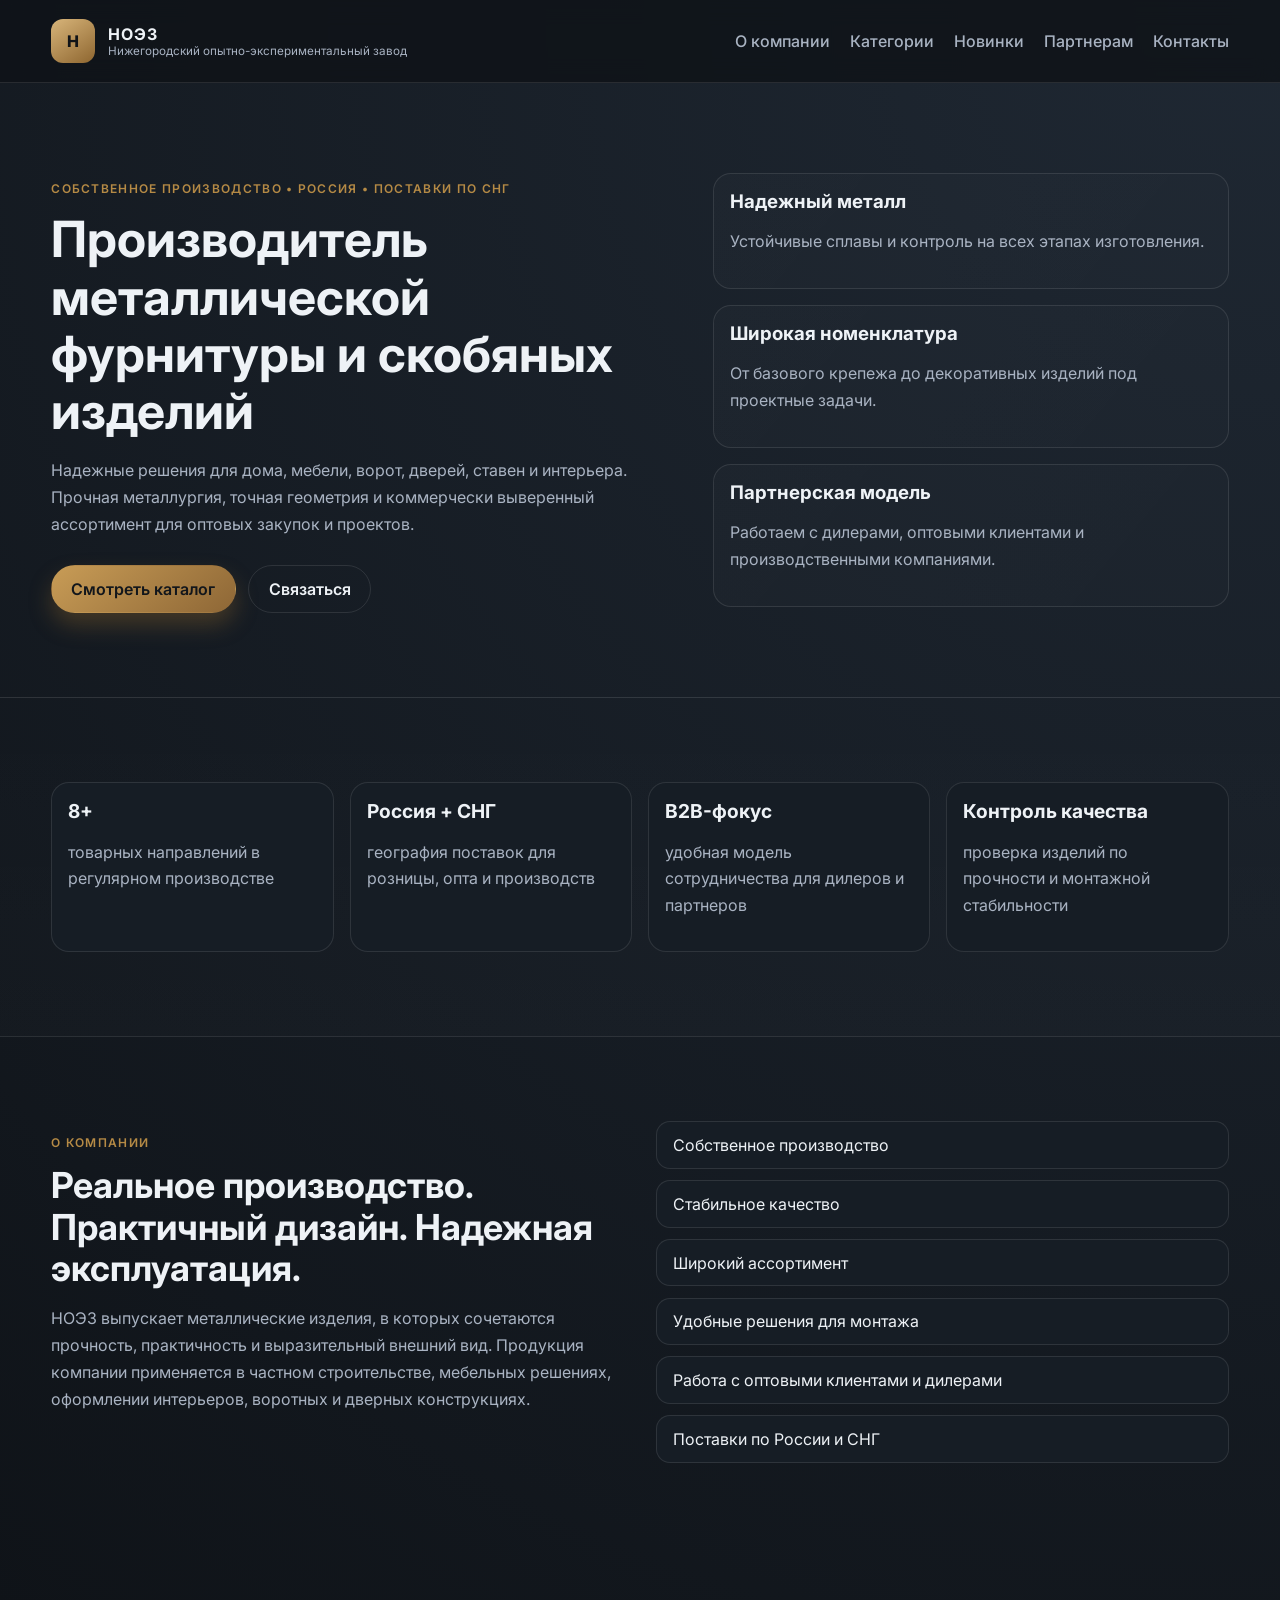
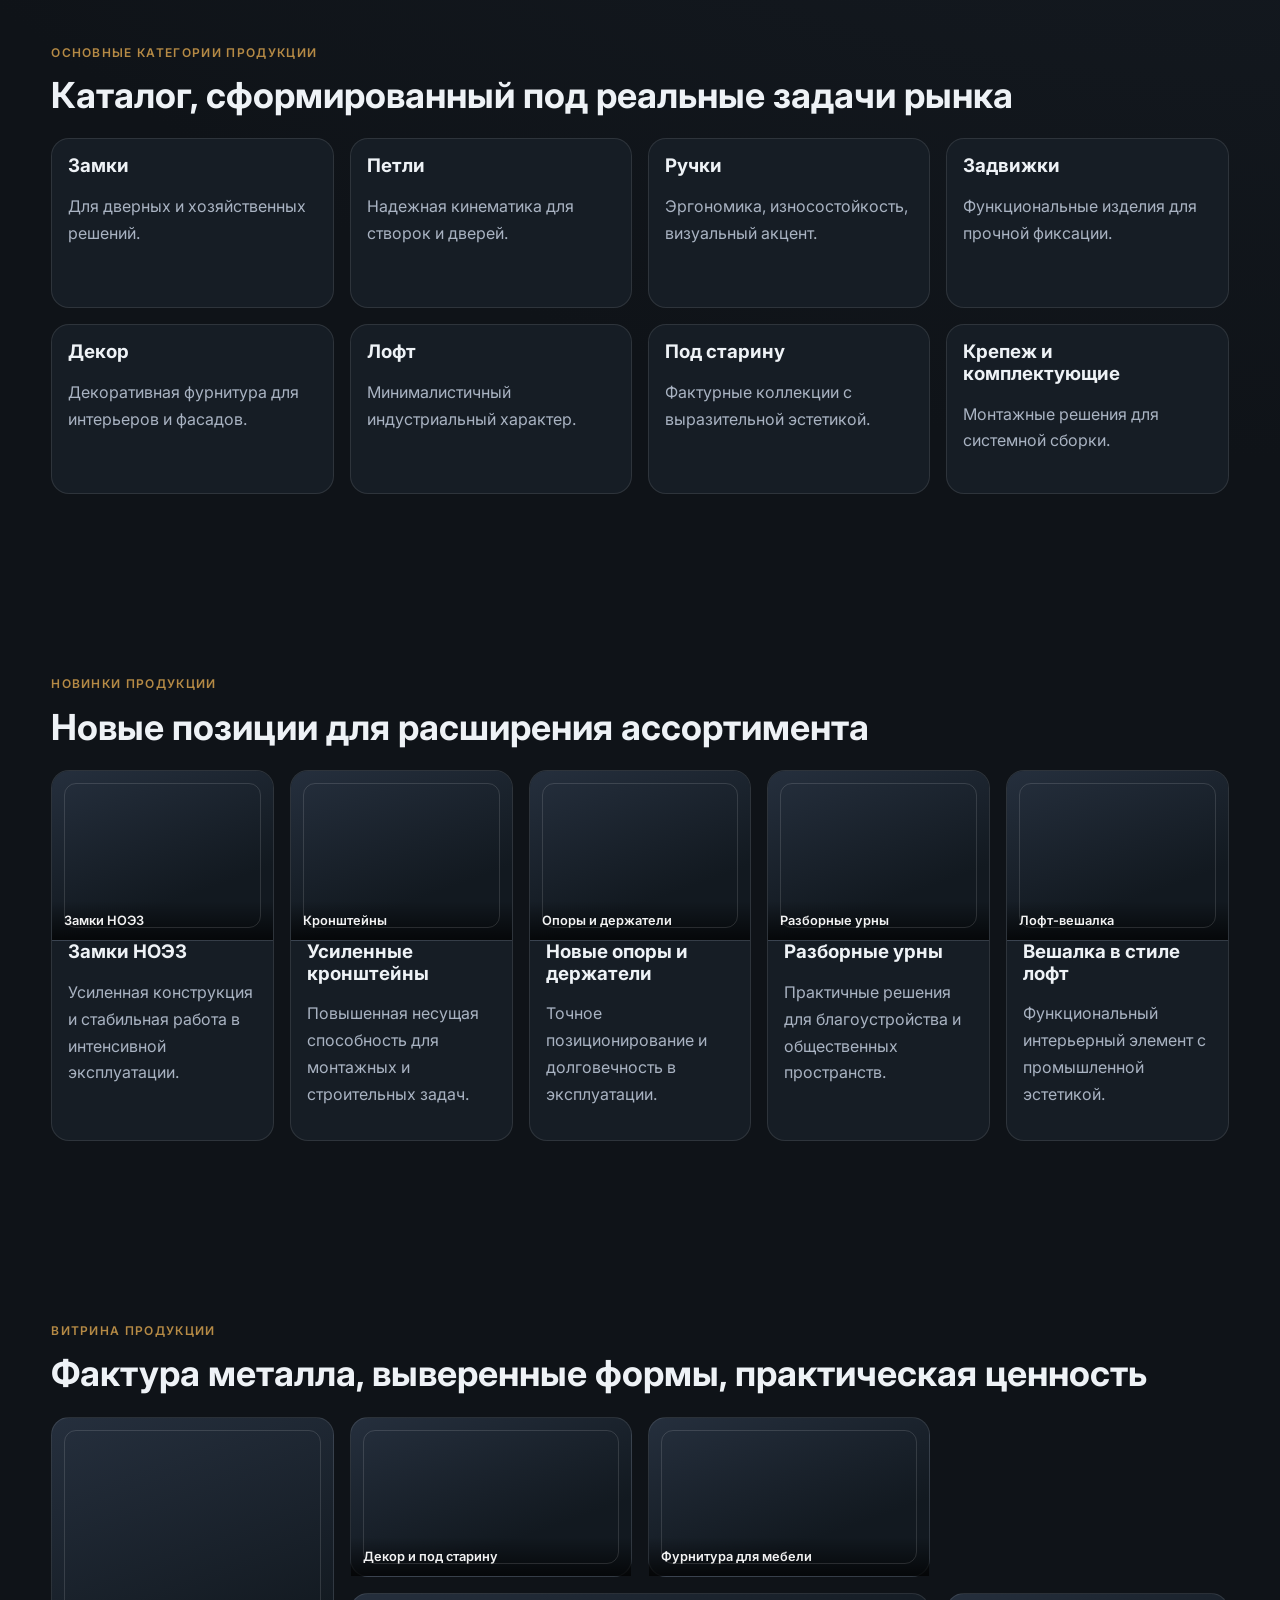
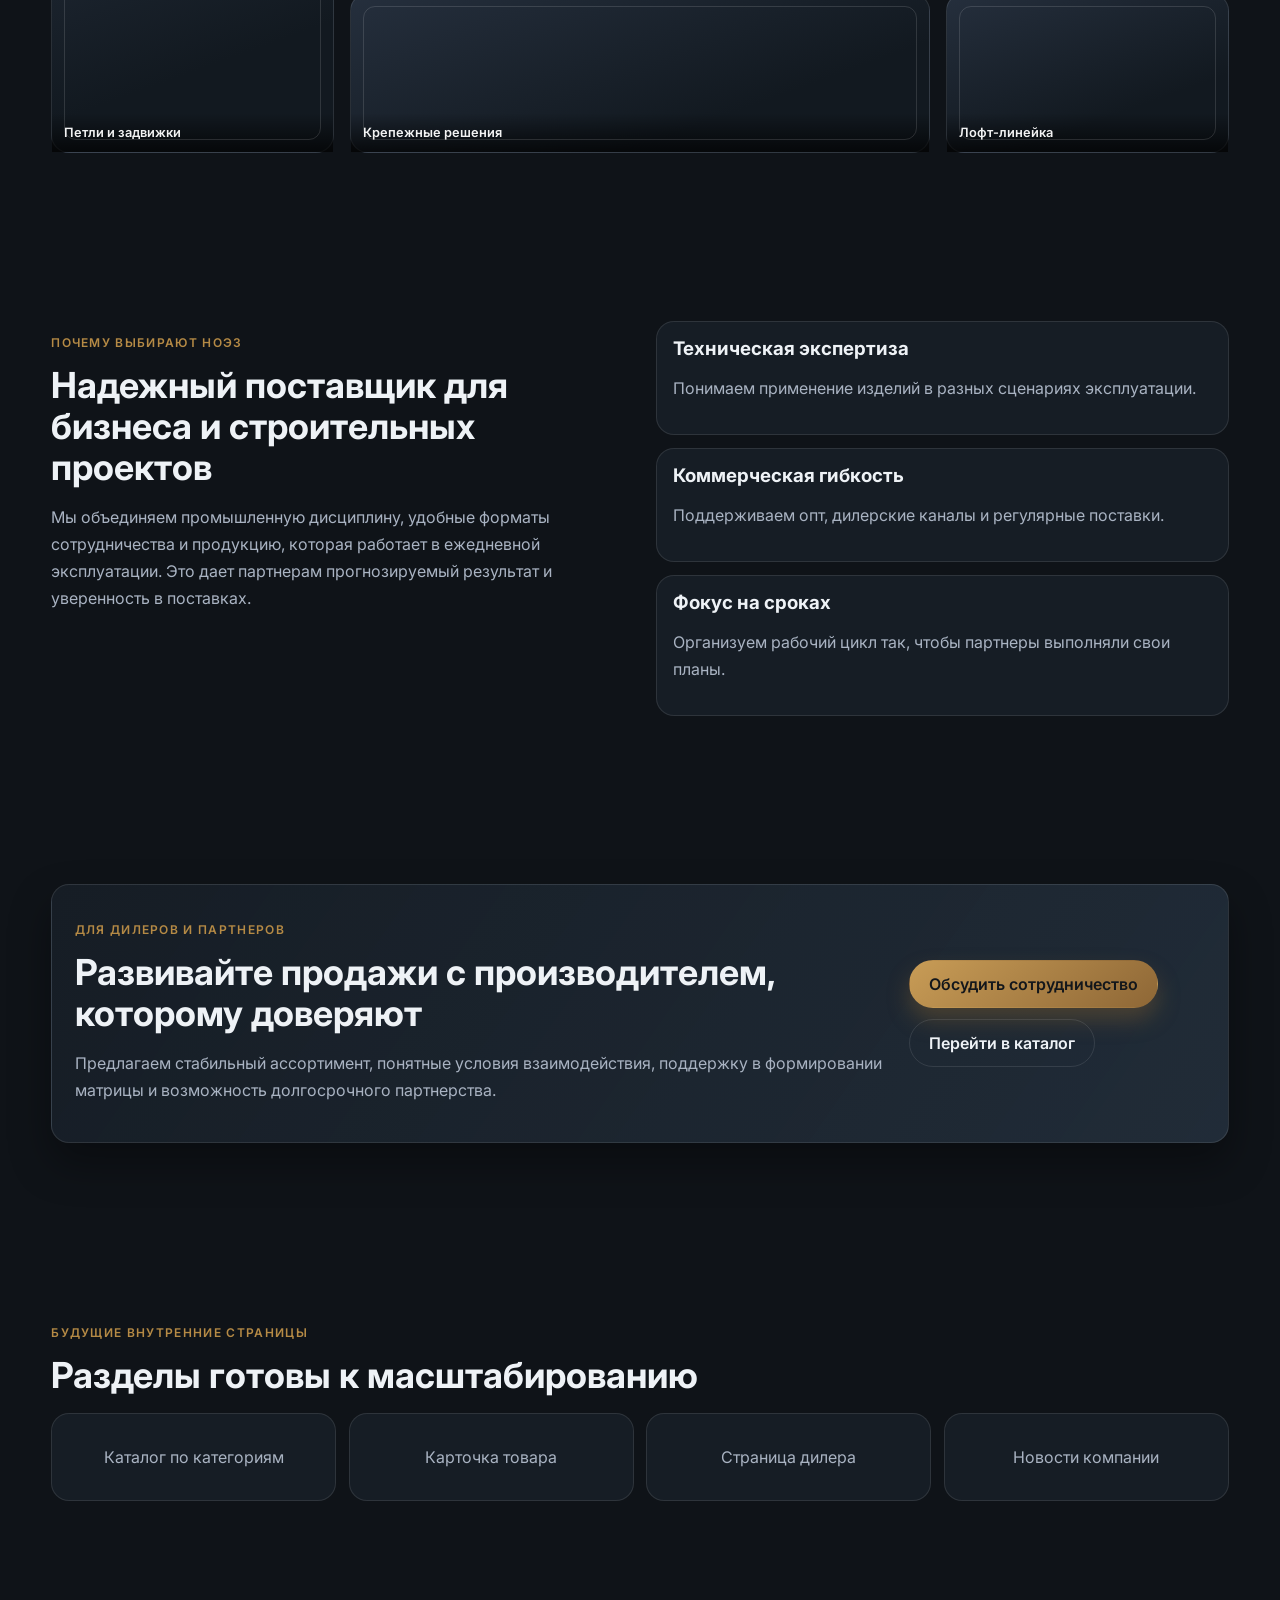
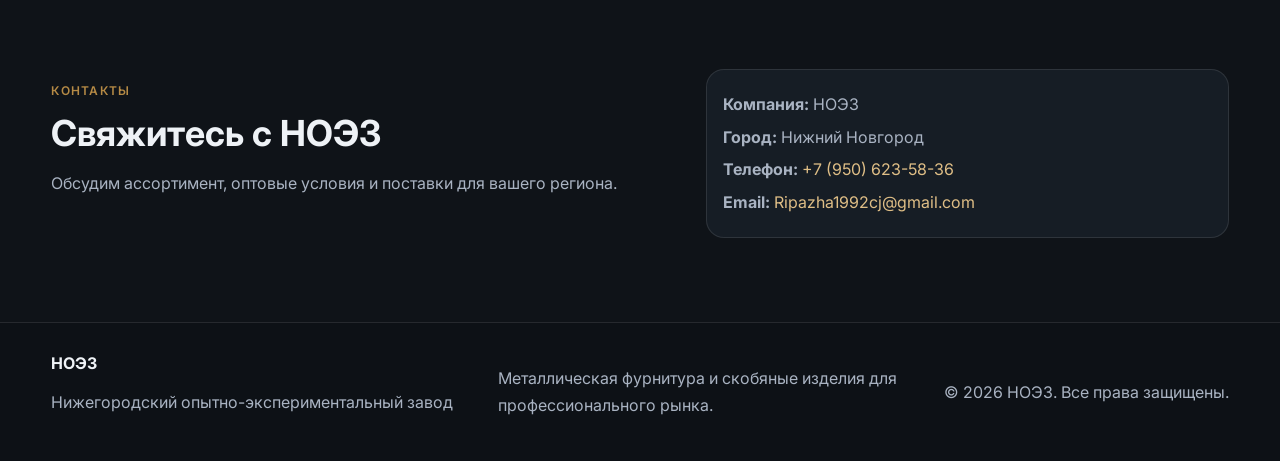
==== index.html @ a9f2eef4 "Create premium responsive NOEZ manufacturing website landing" ====
<!doctype html>
<html lang="ru">
  <head>
    <meta charset="UTF-8" />
    <meta name="viewport" content="width=device-width, initial-scale=1.0" />
    <title>НОЭЗ — Производитель металлической фурнитуры и скобяных изделий</title>
    <meta
      name="description"
      content="НОЭЗ — Нижегородский опытно-экспериментальный завод. Производство металлической фурнитуры, скобяных изделий, решений в стиле лофт и под старину."
    />
    <link rel="preconnect" href="https://fonts.googleapis.com" />
    <link rel="preconnect" href="https://fonts.gstatic.com" crossorigin />
    <link
      href="https://fonts.googleapis.com/css2?family=Inter:wght@400;500;600;700;800&display=swap"
      rel="stylesheet"
    />
    <link rel="stylesheet" href="styles.css" />
  </head>
  <body>
    <div class="site-shell">
      <header class="header" id="top">
        <div class="container header-inner">
          <a class="brand" href="#top" aria-label="НОЭЗ">
            <span class="brand-mark" aria-hidden="true">Н</span>
            <span>
              <strong>НОЭЗ</strong>
              <small>Нижегородский опытно-экспериментальный завод</small>
            </span>
          </a>

          <button class="menu-toggle" aria-expanded="false" aria-controls="mobile-menu">
            <span></span>
            <span></span>
            <span></span>
          </button>

          <nav class="nav" aria-label="Главное меню">
            <a href="#about">О компании</a>
            <a href="#categories">Категории</a>
            <a href="#new">Новинки</a>
            <a href="#dealers">Партнерам</a>
            <a href="#contacts">Контакты</a>
          </nav>
        </div>

        <nav class="mobile-menu" id="mobile-menu" aria-label="Мобильное меню">
          <a href="#about">О компании</a>
          <a href="#categories">Категории</a>
          <a href="#new">Новинки</a>
          <a href="#dealers">Партнерам</a>
          <a href="#contacts">Контакты</a>
        </nav>
      </header>

      <main>
        <section class="hero section-reveal">
          <div class="container hero-grid">
            <div class="hero-content">
              <p class="eyebrow">Собственное производство • Россия • Поставки по СНГ</p>
              <h1>Производитель металлической фурнитуры и скобяных изделий</h1>
              <p>
                Надежные решения для дома, мебели, ворот, дверей, ставен и интерьера.
                Прочная металлургия, точная геометрия и коммерчески выверенный ассортимент
                для оптовых закупок и проектов.
              </p>
              <div class="hero-actions">
                <a class="btn btn-primary" href="#categories">Смотреть каталог</a>
                <a class="btn btn-secondary" href="#contacts">Связаться</a>
              </div>
            </div>
            <div class="hero-showcase" role="presentation">
              <article>
                <h3>Надежный металл</h3>
                <p>Устойчивые сплавы и контроль на всех этапах изготовления.</p>
              </article>
              <article>
                <h3>Широкая номенклатура</h3>
                <p>От базового крепежа до декоративных изделий под проектные задачи.</p>
              </article>
              <article>
                <h3>Партнерская модель</h3>
                <p>Работаем с дилерами, оптовыми клиентами и производственными компаниями.</p>
              </article>
            </div>
          </div>
        </section>

        <section class="stats section-reveal" aria-label="Факты о компании">
          <div class="container stats-grid">
            <article>
              <strong>8+</strong>
              <p>товарных направлений в регулярном производстве</p>
            </article>
            <article>
              <strong>Россия + СНГ</strong>
              <p>география поставок для розницы, опта и производств</p>
            </article>
            <article>
              <strong>B2B-фокус</strong>
              <p>удобная модель сотрудничества для дилеров и партнеров</p>
            </article>
            <article>
              <strong>Контроль качества</strong>
              <p>проверка изделий по прочности и монтажной стабильности</p>
            </article>
          </div>
        </section>

        <section class="about section-reveal" id="about">
          <div class="container split">
            <div>
              <p class="eyebrow">О компании</p>
              <h2>Реальное производство. Практичный дизайн. Надежная эксплуатация.</h2>
              <p>
                НОЭЗ выпускает металлические изделия, в которых сочетаются прочность,
                практичность и выразительный внешний вид. Продукция компании применяется
                в частном строительстве, мебельных решениях, оформлении интерьеров,
                воротных и дверных конструкциях.
              </p>
            </div>
            <ul class="advantages">
              <li>Собственное производство</li>
              <li>Стабильное качество</li>
              <li>Широкий ассортимент</li>
              <li>Удобные решения для монтажа</li>
              <li>Работа с оптовыми клиентами и дилерами</li>
              <li>Поставки по России и СНГ</li>
            </ul>
          </div>
        </section>

        <section class="categories section-reveal" id="categories">
          <div class="container">
            <div class="section-head">
              <p class="eyebrow">Основные категории продукции</p>
              <h2>Каталог, сформированный под реальные задачи рынка</h2>
            </div>
            <div class="card-grid categories-grid">
              <article class="product-card"><h3>Замки</h3><p>Для дверных и хозяйственных решений.</p></article>
              <article class="product-card"><h3>Петли</h3><p>Надежная кинематика для створок и дверей.</p></article>
              <article class="product-card"><h3>Ручки</h3><p>Эргономика, износостойкость, визуальный акцент.</p></article>
              <article class="product-card"><h3>Задвижки</h3><p>Функциональные изделия для прочной фиксации.</p></article>
              <article class="product-card"><h3>Декор</h3><p>Декоративная фурнитура для интерьеров и фасадов.</p></article>
              <article class="product-card"><h3>Лофт</h3><p>Минималистичный индустриальный характер.</p></article>
              <article class="product-card"><h3>Под старину</h3><p>Фактурные коллекции с выразительной эстетикой.</p></article>
              <article class="product-card"><h3>Крепеж и комплектующие</h3><p>Монтажные решения для системной сборки.</p></article>
            </div>
          </div>
        </section>

        <section class="new-products section-reveal" id="new">
          <div class="container">
            <div class="section-head">
              <p class="eyebrow">Новинки продукции</p>
              <h2>Новые позиции для расширения ассортимента</h2>
            </div>
            <div class="card-grid new-grid">
              <article class="news-card">
                <div class="placeholder-image" data-label="Замки НОЭЗ"></div>
                <h3>Замки НОЭЗ</h3>
                <p>Усиленная конструкция и стабильная работа в интенсивной эксплуатации.</p>
              </article>
              <article class="news-card">
                <div class="placeholder-image" data-label="Кронштейны"></div>
                <h3>Усиленные кронштейны</h3>
                <p>Повышенная несущая способность для монтажных и строительных задач.</p>
              </article>
              <article class="news-card">
                <div class="placeholder-image" data-label="Опоры и держатели"></div>
                <h3>Новые опоры и держатели</h3>
                <p>Точное позиционирование и долговечность в эксплуатации.</p>
              </article>
              <article class="news-card">
                <div class="placeholder-image" data-label="Разборные урны"></div>
                <h3>Разборные урны</h3>
                <p>Практичные решения для благоустройства и общественных пространств.</p>
              </article>
              <article class="news-card">
                <div class="placeholder-image" data-label="Лофт-вешалка"></div>
                <h3>Вешалка в стиле лофт</h3>
                <p>Функциональный интерьерный элемент с промышленной эстетикой.</p>
              </article>
            </div>
          </div>
        </section>

        <section class="gallery section-reveal" aria-label="Витрина продукции">
          <div class="container">
            <div class="section-head">
              <p class="eyebrow">Витрина продукции</p>
              <h2>Фактура металла, выверенные формы, практическая ценность</h2>
            </div>
            <div class="gallery-grid">
              <div class="gallery-item tall" data-label="Петли и задвижки"></div>
              <div class="gallery-item" data-label="Декор и под старину"></div>
              <div class="gallery-item" data-label="Фурнитура для мебели"></div>
              <div class="gallery-item wide" data-label="Крепежные решения"></div>
              <div class="gallery-item" data-label="Лофт-линейка"></div>
            </div>
          </div>
        </section>

        <section class="why section-reveal" aria-label="Почему выбирают НОЭЗ">
          <div class="container split">
            <div>
              <p class="eyebrow">Почему выбирают НОЭЗ</p>
              <h2>Надежный поставщик для бизнеса и строительных проектов</h2>
              <p>
                Мы объединяем промышленную дисциплину, удобные форматы сотрудничества и
                продукцию, которая работает в ежедневной эксплуатации. Это дает партнерам
                прогнозируемый результат и уверенность в поставках.
              </p>
            </div>
            <div class="why-list">
              <article><h3>Техническая экспертиза</h3><p>Понимаем применение изделий в разных сценариях эксплуатации.</p></article>
              <article><h3>Коммерческая гибкость</h3><p>Поддерживаем опт, дилерские каналы и регулярные поставки.</p></article>
              <article><h3>Фокус на сроках</h3><p>Организуем рабочий цикл так, чтобы партнеры выполняли свои планы.</p></article>
            </div>
          </div>
        </section>

        <section class="dealers section-reveal" id="dealers">
          <div class="container dealers-block">
            <div>
              <p class="eyebrow">Для дилеров и партнеров</p>
              <h2>Развивайте продажи с производителем, которому доверяют</h2>
              <p>
                Предлагаем стабильный ассортимент, понятные условия взаимодействия,
                поддержку в формировании матрицы и возможность долгосрочного партнерства.
              </p>
            </div>
            <div class="dealers-actions">
              <a class="btn btn-primary" href="#contacts">Обсудить сотрудничество</a>
              <a class="btn btn-secondary" href="#catalog-placeholder">Перейти в каталог</a>
            </div>
          </div>
        </section>

        <section class="catalog-placeholder section-reveal" id="catalog-placeholder">
          <div class="container">
            <p class="eyebrow">Будущие внутренние страницы</p>
            <h2>Разделы готовы к масштабированию</h2>
            <div class="future-links">
              <a href="#" aria-disabled="true">Каталог по категориям</a>
              <a href="#" aria-disabled="true">Карточка товара</a>
              <a href="#" aria-disabled="true">Страница дилера</a>
              <a href="#" aria-disabled="true">Новости компании</a>
            </div>
          </div>
        </section>

        <section class="contacts section-reveal" id="contacts">
          <div class="container contacts-grid">
            <div>
              <p class="eyebrow">Контакты</p>
              <h2>Свяжитесь с НОЭЗ</h2>
              <p>Обсудим ассортимент, оптовые условия и поставки для вашего региона.</p>
            </div>
            <div class="contact-card">
              <p><strong>Компания:</strong> НОЭЗ</p>
              <p><strong>Город:</strong> Нижний Новгород</p>
              <p><strong>Телефон:</strong> <a href="tel:+79506235836">+7 (950) 623-58-36</a></p>
              <p>
                <strong>Email:</strong>
                <a href="mailto:Ripazha1992cj@gmail.com">Ripazha1992cj@gmail.com</a>
              </p>
            </div>
          </div>
        </section>
      </main>

      <footer class="footer">
        <div class="container footer-grid">
          <div>
            <strong>НОЭЗ</strong>
            <p>Нижегородский опытно-экспериментальный завод</p>
          </div>
          <p>Металлическая фурнитура и скобяные изделия для профессионального рынка.</p>
          <p>© <span id="year"></span> НОЭЗ. Все права защищены.</p>
        </div>
      </footer>
    </div>

    <script src="script.js"></script>
  </body>
</html>
---- styles.css ----
:root {
  --bg: #0f1318;
  --bg-elev: #161d25;
  --surface: #1d2631;
  --line: rgba(255, 255, 255, 0.1);
  --text: #eef2f6;
  --muted: #a9b3c2;
  --accent: #b58a45;
  --accent-soft: rgba(181, 138, 69, 0.18);
  --radius: 18px;
  --shadow: 0 20px 40px rgba(0, 0, 0, 0.35);
}

* {
  box-sizing: border-box;
}

html,
body {
  margin: 0;
  font-family: "Inter", system-ui, sans-serif;
  background: radial-gradient(circle at top right, #1f2833 0, var(--bg) 38%);
  color: var(--text);
  scroll-behavior: smooth;
}

a {
  color: inherit;
  text-decoration: none;
}

.container {
  width: min(1180px, 92vw);
  margin: 0 auto;
}

.site-shell {
  position: relative;
  overflow: clip;
}

.header {
  position: sticky;
  top: 0;
  z-index: 50;
  backdrop-filter: blur(12px);
  background: rgba(15, 19, 24, 0.82);
  border-bottom: 1px solid var(--line);
}

.header-inner {
  min-height: 82px;
  display: flex;
  align-items: center;
  justify-content: space-between;
  gap: 1rem;
}

.brand {
  display: flex;
  gap: 0.8rem;
  align-items: center;
}

.brand-mark {
  width: 44px;
  aspect-ratio: 1;
  border-radius: 12px;
  display: grid;
  place-items: center;
  color: #101317;
  font-weight: 800;
  background: linear-gradient(145deg, #d8b57a, #8e6630);
}

.brand strong {
  display: block;
  font-size: 1rem;
  letter-spacing: 0.06em;
}

.brand small {
  display: block;
  color: var(--muted);
  font-size: 0.73rem;
}

.nav {
  display: flex;
  gap: 1.25rem;
}

.nav a {
  color: var(--muted);
  font-weight: 500;
  transition: color 0.25s ease;
}

.nav a:hover {
  color: var(--text);
}

.menu-toggle,
.mobile-menu {
  display: none;
}

main section {
  padding: 84px 0;
}

.eyebrow {
  text-transform: uppercase;
  letter-spacing: 0.11em;
  font-weight: 600;
  color: var(--accent);
  font-size: 0.75rem;
}

h1,
h2,
h3 {
  margin: 0;
  line-height: 1.15;
}

h1 {
  font-size: clamp(2rem, 3.9vw, 3.8rem);
}

h2 {
  font-size: clamp(1.5rem, 2.8vw, 2.65rem);
}

p {
  color: var(--muted);
  line-height: 1.68;
}

.hero-grid {
  display: grid;
  grid-template-columns: 1.1fr 0.9fr;
  gap: 2rem;
  align-items: center;
}

.hero-content p {
  max-width: 64ch;
}

.hero-actions {
  margin-top: 1.7rem;
  display: flex;
  flex-wrap: wrap;
  gap: 0.8rem;
}

.btn {
  display: inline-flex;
  align-items: center;
  justify-content: center;
  min-height: 48px;
  border-radius: 999px;
  padding: 0 1.2rem;
  font-weight: 600;
  border: 1px solid transparent;
  transition: transform 0.25s ease, box-shadow 0.25s ease, background 0.25s ease;
}

.btn:hover {
  transform: translateY(-2px);
}

.btn-primary {
  background: linear-gradient(140deg, #c89c56, #8e6736);
  color: #12161b;
  box-shadow: 0 12px 22px rgba(153, 109, 47, 0.35);
}

.btn-secondary {
  background: transparent;
  color: var(--text);
  border-color: var(--line);
}

.hero-showcase {
  display: grid;
  gap: 1rem;
}

.hero-showcase article {
  border: 1px solid var(--line);
  border-radius: var(--radius);
  padding: 1.05rem 1rem;
  background: linear-gradient(130deg, rgba(255, 255, 255, 0.02), rgba(255, 255, 255, 0.01));
}

.stats {
  background: linear-gradient(to bottom, transparent, rgba(255, 255, 255, 0.01));
  border-block: 1px solid var(--line);
}

.stats-grid {
  display: grid;
  gap: 1rem;
  grid-template-columns: repeat(4, minmax(0, 1fr));
}

.stats-grid article {
  background: var(--bg-elev);
  border: 1px solid var(--line);
  border-radius: var(--radius);
  padding: 1rem;
}

.stats-grid strong {
  display: block;
  font-size: 1.2rem;
  color: var(--text);
}

.split {
  display: grid;
  gap: 2rem;
  grid-template-columns: 1fr 1fr;
}

.advantages {
  list-style: none;
  margin: 0;
  padding: 0;
  display: grid;
  gap: 0.7rem;
}

.advantages li {
  border: 1px solid var(--line);
  border-radius: 14px;
  padding: 0.8rem 1rem;
  background: var(--bg-elev);
}

.section-head {
  margin-bottom: 1.4rem;
}

.card-grid {
  display: grid;
  gap: 1rem;
}

.categories-grid {
  grid-template-columns: repeat(4, minmax(0, 1fr));
}

.product-card,
.news-card,
.contact-card,
.dealers-block,
.why-list article,
.future-links a {
  border: 1px solid var(--line);
  border-radius: var(--radius);
  background: var(--bg-elev);
}

.product-card {
  min-height: 170px;
  padding: 1rem;
  transition: transform 0.25s ease, border-color 0.25s ease;
}

.product-card:hover,
.news-card:hover,
.future-links a:hover {
  transform: translateY(-4px);
  border-color: rgba(181, 138, 69, 0.55);
}

.new-grid {
  grid-template-columns: repeat(5, minmax(0, 1fr));
}

.news-card {
  overflow: hidden;
  transition: transform 0.25s ease, border-color 0.25s ease;
}

.news-card h3,
.news-card p {
  padding: 0 1rem;
}

.news-card p {
  padding-bottom: 1rem;
}

.placeholder-image,
.gallery-item {
  background: linear-gradient(160deg, #252f3d, #121920 70%);
  position: relative;
  isolation: isolate;
}

.placeholder-image {
  min-height: 170px;
  border-bottom: 1px solid var(--line);
}

.placeholder-image::before,
.gallery-item::before {
  content: attr(data-label);
  position: absolute;
  inset: auto 0 0;
  color: rgba(255, 255, 255, 0.95);
  font-size: 0.8rem;
  font-weight: 600;
  padding: 0.75rem;
  background: linear-gradient(to top, rgba(0, 0, 0, 0.7), transparent);
}

.placeholder-image::after,
.gallery-item::after {
  content: "";
  position: absolute;
  inset: 12px;
  border: 1px solid rgba(255, 255, 255, 0.13);
  border-radius: 12px;
}

.gallery-grid {
  display: grid;
  gap: 1rem;
  grid-template-columns: repeat(4, minmax(0, 1fr));
  grid-auto-rows: 160px;
}

.gallery-item {
  border-radius: var(--radius);
  border: 1px solid var(--line);
}

.gallery-item.tall {
  grid-row: span 2;
}

.gallery-item.wide {
  grid-column: span 2;
}

.why-list {
  display: grid;
  gap: 0.8rem;
}

.why-list article {
  padding: 1rem;
}

.dealers-block {
  padding: 1.4rem;
  display: flex;
  gap: 1rem;
  justify-content: space-between;
  align-items: center;
  box-shadow: var(--shadow);
  background: linear-gradient(125deg, var(--bg-elev), rgba(41, 55, 70, 0.7));
}

.dealers-actions {
  display: flex;
  gap: 0.7rem;
  flex-wrap: wrap;
}

.future-links {
  margin-top: 1rem;
  display: grid;
  gap: 0.8rem;
  grid-template-columns: repeat(4, minmax(0, 1fr));
}

.future-links a {
  min-height: 88px;
  display: grid;
  place-items: center;
  color: var(--muted);
  transition: 0.25s ease;
}

.contacts-grid {
  display: grid;
  gap: 1rem;
  grid-template-columns: 1.1fr 0.9fr;
}

.contact-card {
  padding: 1rem;
}

.contact-card p {
  margin: 0.35rem 0;
}

.contact-card a {
  color: #dfbe86;
}

.footer {
  border-top: 1px solid var(--line);
  background: #0d1116;
  padding: 26px 0;
}

.footer-grid {
  display: grid;
  gap: 0.7rem;
  grid-template-columns: 1fr 1fr auto;
  align-items: center;
}

.section-reveal {
  opacity: 0;
  transform: translateY(18px);
  transition: 0.7s ease;
}

.section-reveal.visible {
  opacity: 1;
  transform: none;
}

@media (max-width: 1080px) {
  .categories-grid,
  .new-grid,
  .future-links {
    grid-template-columns: repeat(2, minmax(0, 1fr));
  }

  .gallery-grid {
    grid-template-columns: repeat(3, minmax(0, 1fr));
  }
}

@media (max-width: 800px) {
  .nav {
    display: none;
  }

  .menu-toggle {
    display: inline-grid;
    gap: 4px;
    border: none;
    background: transparent;
    cursor: pointer;
  }

  .menu-toggle span {
    display: block;
    width: 24px;
    height: 2px;
    background: var(--text);
  }

  .mobile-menu {
    display: grid;
    border-top: 1px solid var(--line);
    max-height: 0;
    overflow: hidden;
    transition: max-height 0.3s ease;
    background: #10151b;
  }

  .mobile-menu.open {
    max-height: 240px;
  }

  .mobile-menu a {
    padding: 0.85rem 4vw;
    border-bottom: 1px solid var(--line);
    color: var(--muted);
  }

  .hero-grid,
  .split,
  .contacts-grid,
  .footer-grid {
    grid-template-columns: 1fr;
  }

  .stats-grid {
    grid-template-columns: repeat(2, minmax(0, 1fr));
  }

  .dealers-block {
    flex-direction: column;
    align-items: flex-start;
  }
}

@media (max-width: 560px) {
  main section {
    padding: 62px 0;
  }

  .stats-grid,
  .categories-grid,
  .new-grid,
  .gallery-grid,
  .future-links {
    grid-template-columns: 1fr;
  }

  .gallery-item.wide,
  .gallery-item.tall {
    grid-column: auto;
    grid-row: auto;
  }
}
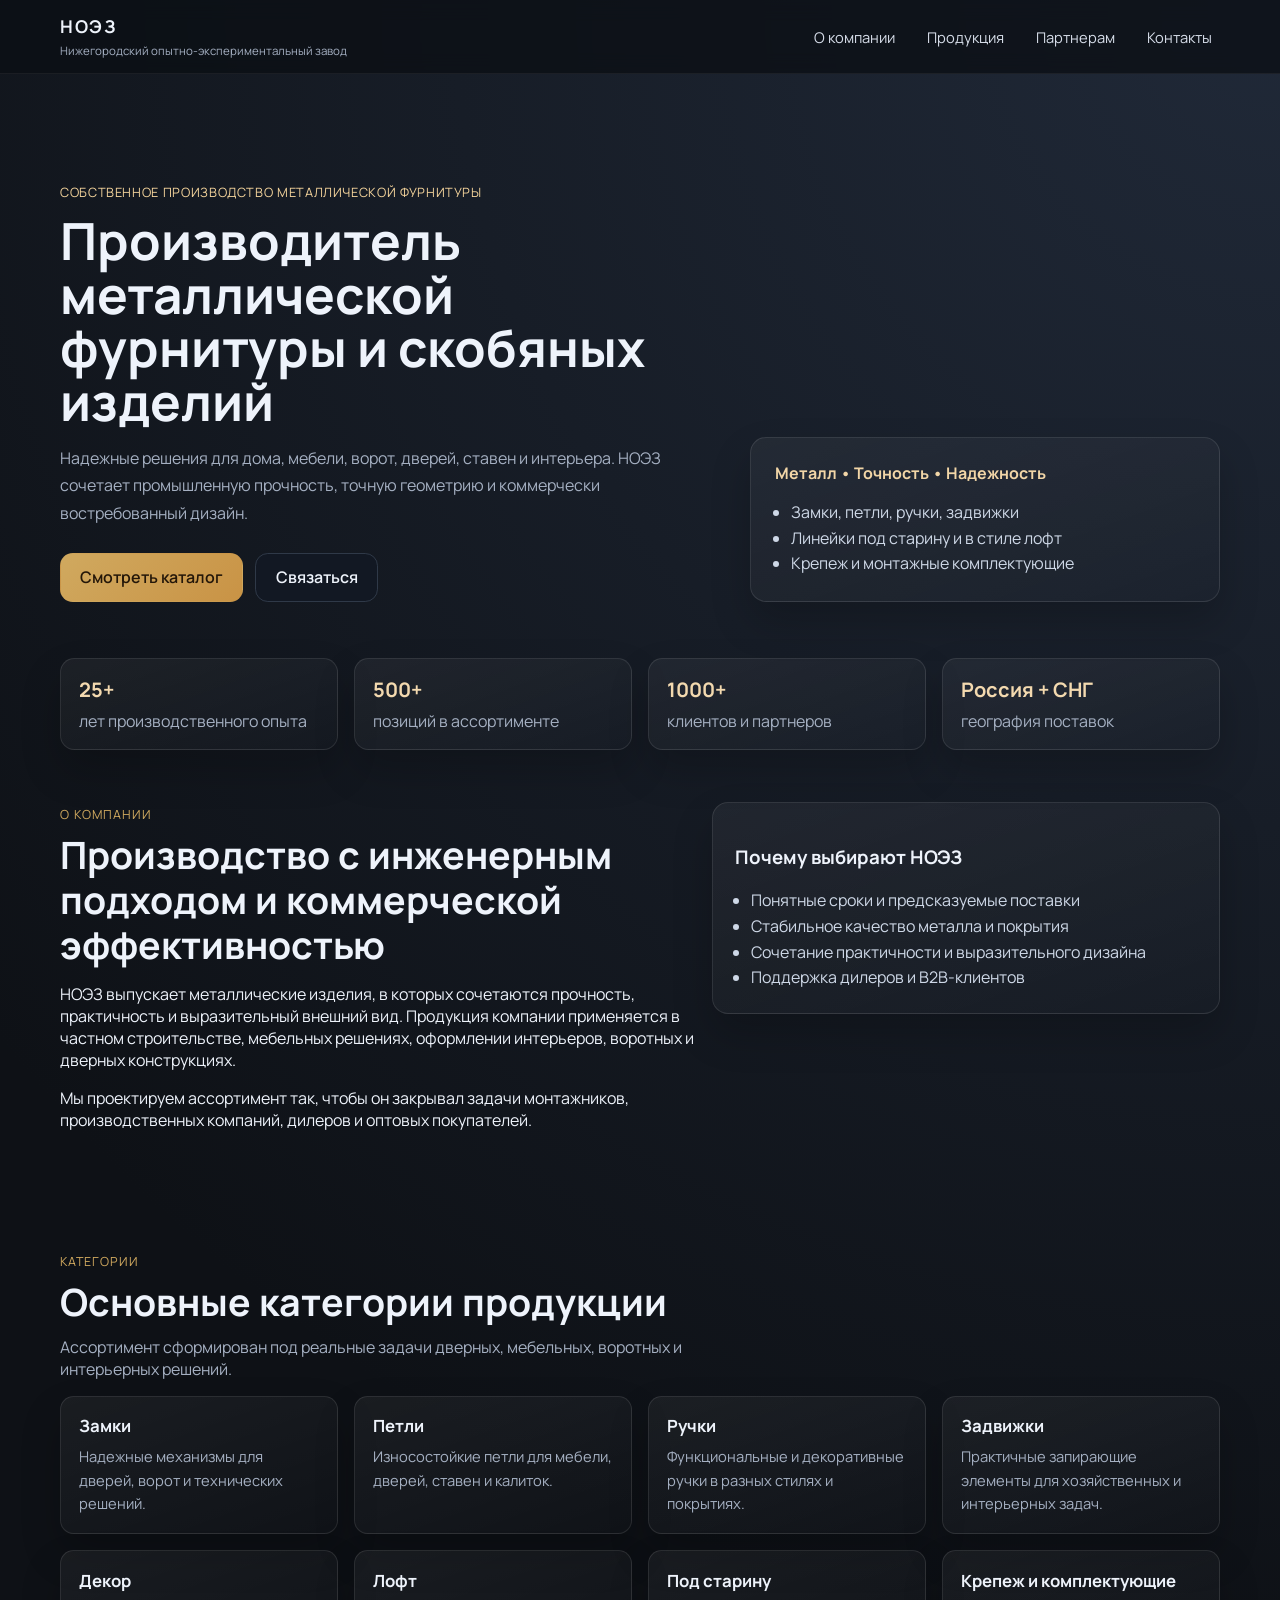
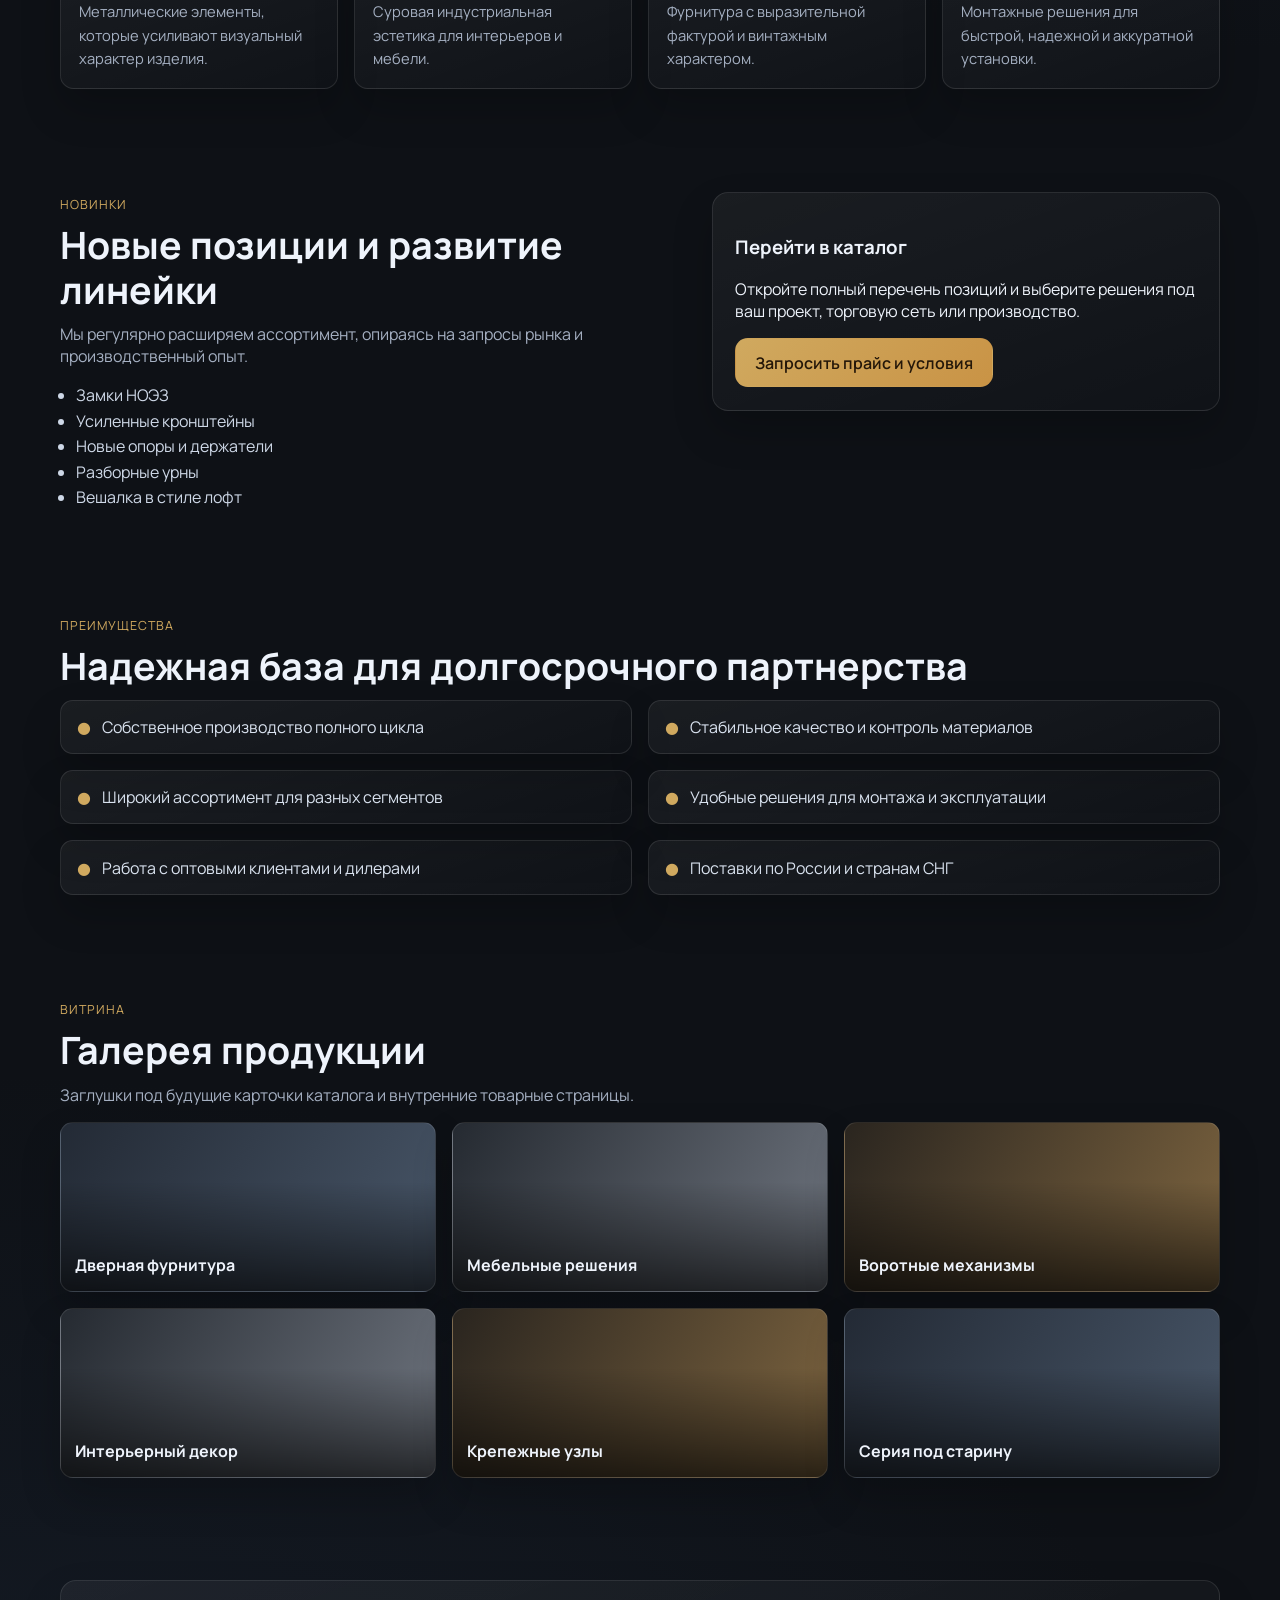
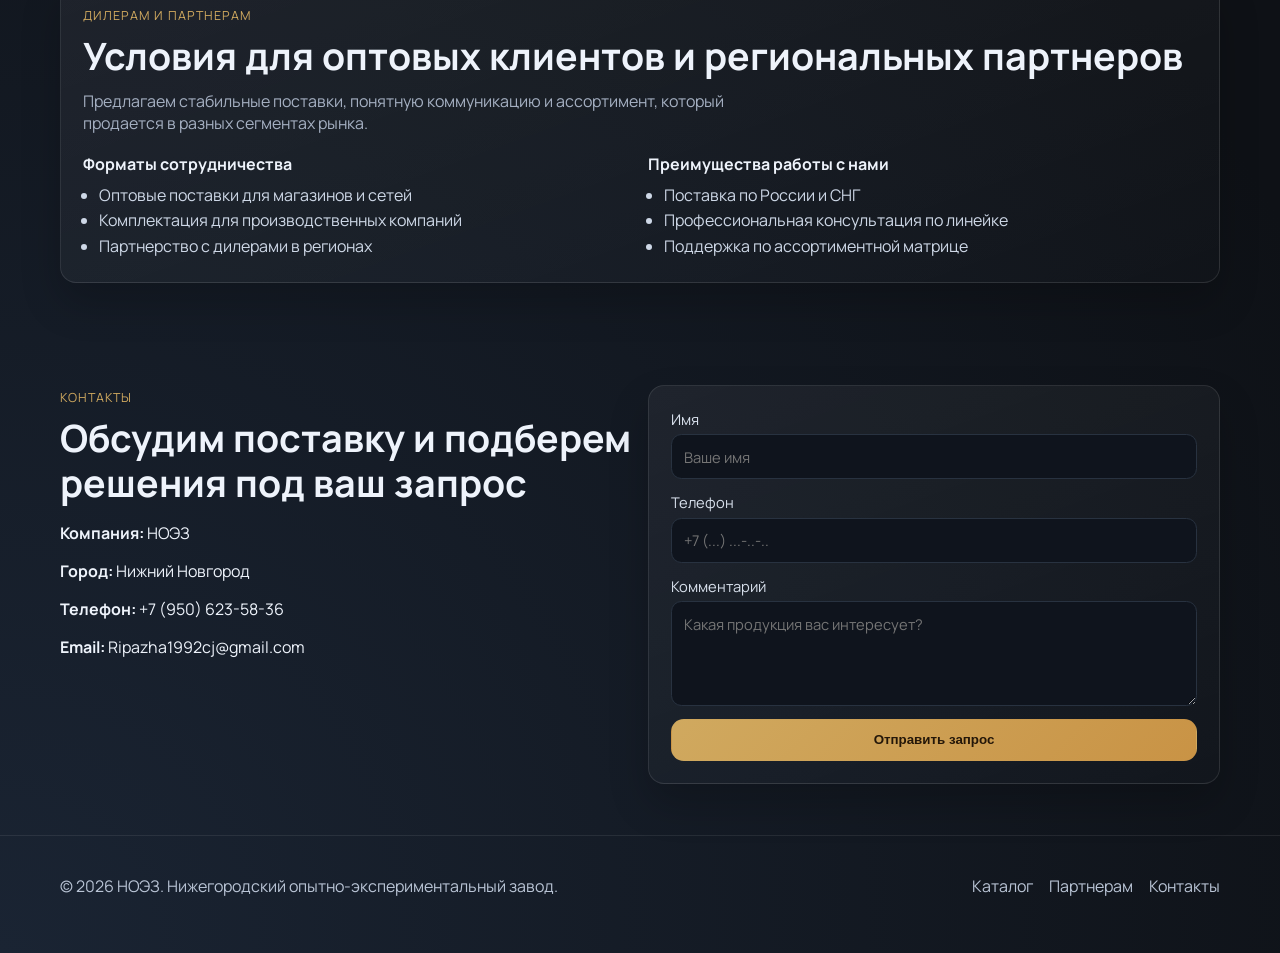
==== commit 1e85d12b: "Create premium single-page frontend for NOEZ" ====
--- a/index.html
+++ b/index.html
@@ -3,284 +3,259 @@
   <head>
     <meta charset="UTF-8" />
     <meta name="viewport" content="width=device-width, initial-scale=1.0" />
-    <title>НОЭЗ — Производитель металлической фурнитуры и скобяных изделий</title>
+    <title>НОЭЗ — Производитель металлической фурнитуры</title>
     <meta
       name="description"
-      content="НОЭЗ — Нижегородский опытно-экспериментальный завод. Производство металлической фурнитуры, скобяных изделий, решений в стиле лофт и под старину."
+      content="НОЭЗ — Нижегородский опытно-экспериментальный завод. Производство замков, петель, ручек, задвижек, декоративных и крепежных решений."
     />
     <link rel="preconnect" href="https://fonts.googleapis.com" />
     <link rel="preconnect" href="https://fonts.gstatic.com" crossorigin />
     <link
-      href="https://fonts.googleapis.com/css2?family=Inter:wght@400;500;600;700;800&display=swap"
+      href="https://fonts.googleapis.com/css2?family=Manrope:wght@400;500;600;700;800&display=swap"
       rel="stylesheet"
     />
-    <link rel="stylesheet" href="styles.css" />
+    <link rel="stylesheet" href="./styles.css" />
   </head>
   <body>
-    <div class="site-shell">
-      <header class="header" id="top">
-        <div class="container header-inner">
-          <a class="brand" href="#top" aria-label="НОЭЗ">
-            <span class="brand-mark" aria-hidden="true">Н</span>
-            <span>
-              <strong>НОЭЗ</strong>
-              <small>Нижегородский опытно-экспериментальный завод</small>
-            </span>
-          </a>
-
-          <button class="menu-toggle" aria-expanded="false" aria-controls="mobile-menu">
-            <span></span>
-            <span></span>
-            <span></span>
-          </button>
-
-          <nav class="nav" aria-label="Главное меню">
-            <a href="#about">О компании</a>
-            <a href="#categories">Категории</a>
-            <a href="#new">Новинки</a>
-            <a href="#dealers">Партнерам</a>
-            <a href="#contacts">Контакты</a>
-          </nav>
-        </div>
-
-        <nav class="mobile-menu" id="mobile-menu" aria-label="Мобильное меню">
+    <header class="header">
+      <div class="container nav">
+        <div class="logo">
+          <strong>НОЭЗ</strong>
+          <span>Нижегородский опытно-экспериментальный завод</span>
+        </div>
+        <nav>
           <a href="#about">О компании</a>
-          <a href="#categories">Категории</a>
-          <a href="#new">Новинки</a>
-          <a href="#dealers">Партнерам</a>
+          <a href="#catalog">Продукция</a>
+          <a href="#partners">Партнерам</a>
           <a href="#contacts">Контакты</a>
         </nav>
-      </header>
-
-      <main>
-        <section class="hero section-reveal">
-          <div class="container hero-grid">
-            <div class="hero-content">
-              <p class="eyebrow">Собственное производство • Россия • Поставки по СНГ</p>
-              <h1>Производитель металлической фурнитуры и скобяных изделий</h1>
-              <p>
-                Надежные решения для дома, мебели, ворот, дверей, ставен и интерьера.
-                Прочная металлургия, точная геометрия и коммерчески выверенный ассортимент
-                для оптовых закупок и проектов.
-              </p>
-              <div class="hero-actions">
-                <a class="btn btn-primary" href="#categories">Смотреть каталог</a>
-                <a class="btn btn-secondary" href="#contacts">Связаться</a>
-              </div>
-            </div>
-            <div class="hero-showcase" role="presentation">
-              <article>
-                <h3>Надежный металл</h3>
-                <p>Устойчивые сплавы и контроль на всех этапах изготовления.</p>
-              </article>
-              <article>
-                <h3>Широкая номенклатура</h3>
-                <p>От базового крепежа до декоративных изделий под проектные задачи.</p>
-              </article>
-              <article>
-                <h3>Партнерская модель</h3>
-                <p>Работаем с дилерами, оптовыми клиентами и производственными компаниями.</p>
-              </article>
-            </div>
-          </div>
-        </section>
-
-        <section class="stats section-reveal" aria-label="Факты о компании">
-          <div class="container stats-grid">
-            <article>
-              <strong>8+</strong>
-              <p>товарных направлений в регулярном производстве</p>
-            </article>
-            <article>
-              <strong>Россия + СНГ</strong>
-              <p>география поставок для розницы, опта и производств</p>
-            </article>
-            <article>
-              <strong>B2B-фокус</strong>
-              <p>удобная модель сотрудничества для дилеров и партнеров</p>
-            </article>
-            <article>
-              <strong>Контроль качества</strong>
-              <p>проверка изделий по прочности и монтажной стабильности</p>
-            </article>
-          </div>
-        </section>
-
-        <section class="about section-reveal" id="about">
-          <div class="container split">
+      </div>
+    </header>
+
+    <main>
+      <section class="hero reveal">
+        <div class="container hero-grid">
+          <div>
+            <p class="kicker">Собственное производство металлической фурнитуры</p>
+            <h1>Производитель металлической фурнитуры и скобяных изделий</h1>
+            <p class="hero-text">
+              Надежные решения для дома, мебели, ворот, дверей, ставен и интерьера.
+              НОЭЗ сочетает промышленную прочность, точную геометрию и коммерчески
+              востребованный дизайн.
+            </p>
+            <div class="hero-actions">
+              <a href="#catalog" class="btn btn-primary">Смотреть каталог</a>
+              <a href="#contacts" class="btn btn-secondary">Связаться</a>
+            </div>
+          </div>
+          <aside class="hero-panel">
+            <p>Металл • Точность • Надежность</p>
+            <ul>
+              <li>Замки, петли, ручки, задвижки</li>
+              <li>Линейки под старину и в стиле лофт</li>
+              <li>Крепеж и монтажные комплектующие</li>
+            </ul>
+          </aside>
+        </div>
+      </section>
+
+      <section class="facts reveal">
+        <div class="container stats-grid">
+          <article class="stat-card">
+            <h3>25+</h3>
+            <p>лет производственного опыта</p>
+          </article>
+          <article class="stat-card">
+            <h3>500+</h3>
+            <p>позиций в ассортименте</p>
+          </article>
+          <article class="stat-card">
+            <h3>1000+</h3>
+            <p>клиентов и партнеров</p>
+          </article>
+          <article class="stat-card">
+            <h3>Россия + СНГ</h3>
+            <p>география поставок</p>
+          </article>
+        </div>
+      </section>
+
+      <section id="about" class="section reveal">
+        <div class="container split">
+          <div>
+            <div class="section-title">
+              <span>О компании</span>
+              <h2>Производство с инженерным подходом и коммерческой эффективностью</h2>
+            </div>
+            <p>
+              НОЭЗ выпускает металлические изделия, в которых сочетаются прочность,
+              практичность и выразительный внешний вид. Продукция компании применяется
+              в частном строительстве, мебельных решениях, оформлении интерьеров,
+              воротных и дверных конструкциях.
+            </p>
+            <p>
+              Мы проектируем ассортимент так, чтобы он закрывал задачи монтажников,
+              производственных компаний, дилеров и оптовых покупателей.
+            </p>
+          </div>
+          <article class="textured-card">
+            <h3>Почему выбирают НОЭЗ</h3>
+            <ul>
+              <li>Понятные сроки и предсказуемые поставки</li>
+              <li>Стабильное качество металла и покрытия</li>
+              <li>Сочетание практичности и выразительного дизайна</li>
+              <li>Поддержка дилеров и B2B-клиентов</li>
+            </ul>
+          </article>
+        </div>
+      </section>
+
+      <section id="catalog" class="section reveal">
+        <div class="container">
+          <div class="section-title">
+            <span>Категории</span>
+            <h2>Основные категории продукции</h2>
+            <p>
+              Ассортимент сформирован под реальные задачи дверных, мебельных, воротных
+              и интерьерных решений.
+            </p>
+          </div>
+          <div class="cards-grid">
+            <article class="category-card"><h3>Замки</h3><p>Надежные механизмы для дверей, ворот и технических решений.</p></article>
+            <article class="category-card"><h3>Петли</h3><p>Износостойкие петли для мебели, дверей, ставен и калиток.</p></article>
+            <article class="category-card"><h3>Ручки</h3><p>Функциональные и декоративные ручки в разных стилях и покрытиях.</p></article>
+            <article class="category-card"><h3>Задвижки</h3><p>Практичные запирающие элементы для хозяйственных и интерьерных задач.</p></article>
+            <article class="category-card"><h3>Декор</h3><p>Металлические элементы, которые усиливают визуальный характер изделия.</p></article>
+            <article class="category-card"><h3>Лофт</h3><p>Суровая индустриальная эстетика для интерьеров и мебели.</p></article>
+            <article class="category-card"><h3>Под старину</h3><p>Фурнитура с выразительной фактурой и винтажным характером.</p></article>
+            <article class="category-card"><h3>Крепеж и комплектующие</h3><p>Монтажные решения для быстрой, надежной и аккуратной установки.</p></article>
+          </div>
+        </div>
+      </section>
+
+      <section class="section reveal">
+        <div class="container split">
+          <div>
+            <div class="section-title">
+              <span>Новинки</span>
+              <h2>Новые позиции и развитие линейки</h2>
+              <p>Мы регулярно расширяем ассортимент, опираясь на запросы рынка и производственный опыт.</p>
+            </div>
+            <ul class="new-list">
+              <li>Замки НОЭЗ</li>
+              <li>Усиленные кронштейны</li>
+              <li>Новые опоры и держатели</li>
+              <li>Разборные урны</li>
+              <li>Вешалка в стиле лофт</li>
+            </ul>
+          </div>
+          <article class="cta-card">
+            <h3>Перейти в каталог</h3>
+            <p>
+              Откройте полный перечень позиций и выберите решения под ваш проект,
+              торговую сеть или производство.
+            </p>
+            <a href="#contacts" class="btn btn-primary">Запросить прайс и условия</a>
+          </article>
+        </div>
+      </section>
+
+      <section class="section reveal">
+        <div class="container">
+          <div class="section-title">
+            <span>Преимущества</span>
+            <h2>Надежная база для долгосрочного партнерства</h2>
+          </div>
+          <div class="advantages-grid">
+            <article class="advantage-item"><span>●</span><p>Собственное производство полного цикла</p></article>
+            <article class="advantage-item"><span>●</span><p>Стабильное качество и контроль материалов</p></article>
+            <article class="advantage-item"><span>●</span><p>Широкий ассортимент для разных сегментов</p></article>
+            <article class="advantage-item"><span>●</span><p>Удобные решения для монтажа и эксплуатации</p></article>
+            <article class="advantage-item"><span>●</span><p>Работа с оптовыми клиентами и дилерами</p></article>
+            <article class="advantage-item"><span>●</span><p>Поставки по России и странам СНГ</p></article>
+          </div>
+        </div>
+      </section>
+
+      <section class="section reveal">
+        <div class="container">
+          <div class="section-title">
+            <span>Витрина</span>
+            <h2>Галерея продукции</h2>
+            <p>Заглушки под будущие карточки каталога и внутренние товарные страницы.</p>
+          </div>
+          <div class="gallery-grid">
+            <article class="gallery-card"><div class="gallery-image tone-1"><span>Дверная фурнитура</span></div></article>
+            <article class="gallery-card"><div class="gallery-image tone-2"><span>Мебельные решения</span></div></article>
+            <article class="gallery-card"><div class="gallery-image tone-3"><span>Воротные механизмы</span></div></article>
+            <article class="gallery-card"><div class="gallery-image tone-2"><span>Интерьерный декор</span></div></article>
+            <article class="gallery-card"><div class="gallery-image tone-3"><span>Крепежные узлы</span></div></article>
+            <article class="gallery-card"><div class="gallery-image tone-1"><span>Серия под старину</span></div></article>
+          </div>
+        </div>
+      </section>
+
+      <section id="partners" class="section reveal">
+        <div class="container partner-block">
+          <div class="section-title">
+            <span>Дилерам и партнерам</span>
+            <h2>Условия для оптовых клиентов и региональных партнеров</h2>
+            <p>Предлагаем стабильные поставки, понятную коммуникацию и ассортимент, который продается в разных сегментах рынка.</p>
+          </div>
+          <div class="partner-columns">
             <div>
-              <p class="eyebrow">О компании</p>
-              <h2>Реальное производство. Практичный дизайн. Надежная эксплуатация.</h2>
-              <p>
-                НОЭЗ выпускает металлические изделия, в которых сочетаются прочность,
-                практичность и выразительный внешний вид. Продукция компании применяется
-                в частном строительстве, мебельных решениях, оформлении интерьеров,
-                воротных и дверных конструкциях.
-              </p>
-            </div>
-            <ul class="advantages">
-              <li>Собственное производство</li>
-              <li>Стабильное качество</li>
-              <li>Широкий ассортимент</li>
-              <li>Удобные решения для монтажа</li>
-              <li>Работа с оптовыми клиентами и дилерами</li>
-              <li>Поставки по России и СНГ</li>
-            </ul>
-          </div>
-        </section>
-
-        <section class="categories section-reveal" id="categories">
-          <div class="container">
-            <div class="section-head">
-              <p class="eyebrow">Основные категории продукции</p>
-              <h2>Каталог, сформированный под реальные задачи рынка</h2>
-            </div>
-            <div class="card-grid categories-grid">
-              <article class="product-card"><h3>Замки</h3><p>Для дверных и хозяйственных решений.</p></article>
-              <article class="product-card"><h3>Петли</h3><p>Надежная кинематика для створок и дверей.</p></article>
-              <article class="product-card"><h3>Ручки</h3><p>Эргономика, износостойкость, визуальный акцент.</p></article>
-              <article class="product-card"><h3>Задвижки</h3><p>Функциональные изделия для прочной фиксации.</p></article>
-              <article class="product-card"><h3>Декор</h3><p>Декоративная фурнитура для интерьеров и фасадов.</p></article>
-              <article class="product-card"><h3>Лофт</h3><p>Минималистичный индустриальный характер.</p></article>
-              <article class="product-card"><h3>Под старину</h3><p>Фактурные коллекции с выразительной эстетикой.</p></article>
-              <article class="product-card"><h3>Крепеж и комплектующие</h3><p>Монтажные решения для системной сборки.</p></article>
-            </div>
-          </div>
-        </section>
-
-        <section class="new-products section-reveal" id="new">
-          <div class="container">
-            <div class="section-head">
-              <p class="eyebrow">Новинки продукции</p>
-              <h2>Новые позиции для расширения ассортимента</h2>
-            </div>
-            <div class="card-grid new-grid">
-              <article class="news-card">
-                <div class="placeholder-image" data-label="Замки НОЭЗ"></div>
-                <h3>Замки НОЭЗ</h3>
-                <p>Усиленная конструкция и стабильная работа в интенсивной эксплуатации.</p>
-              </article>
-              <article class="news-card">
-                <div class="placeholder-image" data-label="Кронштейны"></div>
-                <h3>Усиленные кронштейны</h3>
-                <p>Повышенная несущая способность для монтажных и строительных задач.</p>
-              </article>
-              <article class="news-card">
-                <div class="placeholder-image" data-label="Опоры и держатели"></div>
-                <h3>Новые опоры и держатели</h3>
-                <p>Точное позиционирование и долговечность в эксплуатации.</p>
-              </article>
-              <article class="news-card">
-                <div class="placeholder-image" data-label="Разборные урны"></div>
-                <h3>Разборные урны</h3>
-                <p>Практичные решения для благоустройства и общественных пространств.</p>
-              </article>
-              <article class="news-card">
-                <div class="placeholder-image" data-label="Лофт-вешалка"></div>
-                <h3>Вешалка в стиле лофт</h3>
-                <p>Функциональный интерьерный элемент с промышленной эстетикой.</p>
-              </article>
-            </div>
-          </div>
-        </section>
-
-        <section class="gallery section-reveal" aria-label="Витрина продукции">
-          <div class="container">
-            <div class="section-head">
-              <p class="eyebrow">Витрина продукции</p>
-              <h2>Фактура металла, выверенные формы, практическая ценность</h2>
-            </div>
-            <div class="gallery-grid">
-              <div class="gallery-item tall" data-label="Петли и задвижки"></div>
-              <div class="gallery-item" data-label="Декор и под старину"></div>
-              <div class="gallery-item" data-label="Фурнитура для мебели"></div>
-              <div class="gallery-item wide" data-label="Крепежные решения"></div>
-              <div class="gallery-item" data-label="Лофт-линейка"></div>
-            </div>
-          </div>
-        </section>
-
-        <section class="why section-reveal" aria-label="Почему выбирают НОЭЗ">
-          <div class="container split">
+              <h4>Форматы сотрудничества</h4>
+              <ul>
+                <li>Оптовые поставки для магазинов и сетей</li>
+                <li>Комплектация для производственных компаний</li>
+                <li>Партнерство с дилерами в регионах</li>
+              </ul>
+            </div>
             <div>
-              <p class="eyebrow">Почему выбирают НОЭЗ</p>
-              <h2>Надежный поставщик для бизнеса и строительных проектов</h2>
-              <p>
-                Мы объединяем промышленную дисциплину, удобные форматы сотрудничества и
-                продукцию, которая работает в ежедневной эксплуатации. Это дает партнерам
-                прогнозируемый результат и уверенность в поставках.
-              </p>
-            </div>
-            <div class="why-list">
-              <article><h3>Техническая экспертиза</h3><p>Понимаем применение изделий в разных сценариях эксплуатации.</p></article>
-              <article><h3>Коммерческая гибкость</h3><p>Поддерживаем опт, дилерские каналы и регулярные поставки.</p></article>
-              <article><h3>Фокус на сроках</h3><p>Организуем рабочий цикл так, чтобы партнеры выполняли свои планы.</p></article>
-            </div>
-          </div>
-        </section>
-
-        <section class="dealers section-reveal" id="dealers">
-          <div class="container dealers-block">
-            <div>
-              <p class="eyebrow">Для дилеров и партнеров</p>
-              <h2>Развивайте продажи с производителем, которому доверяют</h2>
-              <p>
-                Предлагаем стабильный ассортимент, понятные условия взаимодействия,
-                поддержку в формировании матрицы и возможность долгосрочного партнерства.
-              </p>
-            </div>
-            <div class="dealers-actions">
-              <a class="btn btn-primary" href="#contacts">Обсудить сотрудничество</a>
-              <a class="btn btn-secondary" href="#catalog-placeholder">Перейти в каталог</a>
-            </div>
-          </div>
-        </section>
-
-        <section class="catalog-placeholder section-reveal" id="catalog-placeholder">
-          <div class="container">
-            <p class="eyebrow">Будущие внутренние страницы</p>
-            <h2>Разделы готовы к масштабированию</h2>
-            <div class="future-links">
-              <a href="#" aria-disabled="true">Каталог по категориям</a>
-              <a href="#" aria-disabled="true">Карточка товара</a>
-              <a href="#" aria-disabled="true">Страница дилера</a>
-              <a href="#" aria-disabled="true">Новости компании</a>
-            </div>
-          </div>
-        </section>
-
-        <section class="contacts section-reveal" id="contacts">
-          <div class="container contacts-grid">
-            <div>
-              <p class="eyebrow">Контакты</p>
-              <h2>Свяжитесь с НОЭЗ</h2>
-              <p>Обсудим ассортимент, оптовые условия и поставки для вашего региона.</p>
-            </div>
-            <div class="contact-card">
-              <p><strong>Компания:</strong> НОЭЗ</p>
-              <p><strong>Город:</strong> Нижний Новгород</p>
-              <p><strong>Телефон:</strong> <a href="tel:+79506235836">+7 (950) 623-58-36</a></p>
-              <p>
-                <strong>Email:</strong>
-                <a href="mailto:Ripazha1992cj@gmail.com">Ripazha1992cj@gmail.com</a>
-              </p>
-            </div>
-          </div>
-        </section>
-      </main>
-
-      <footer class="footer">
-        <div class="container footer-grid">
-          <div>
-            <strong>НОЭЗ</strong>
-            <p>Нижегородский опытно-экспериментальный завод</p>
-          </div>
-          <p>Металлическая фурнитура и скобяные изделия для профессионального рынка.</p>
-          <p>© <span id="year"></span> НОЭЗ. Все права защищены.</p>
-        </div>
-      </footer>
-    </div>
-
-    <script src="script.js"></script>
+              <h4>Преимущества работы с нами</h4>
+              <ul>
+                <li>Поставка по России и СНГ</li>
+                <li>Профессиональная консультация по линейке</li>
+                <li>Поддержка по ассортиментной матрице</li>
+              </ul>
+            </div>
+          </div>
+        </div>
+      </section>
+
+      <section id="contacts" class="section reveal">
+        <div class="container contact-grid">
+          <div>
+            <div class="section-title">
+              <span>Контакты</span>
+              <h2>Обсудим поставку и подберем решения под ваш запрос</h2>
+            </div>
+            <p><strong>Компания:</strong> НОЭЗ</p>
+            <p><strong>Город:</strong> Нижний Новгород</p>
+            <p><strong>Телефон:</strong> <a href="tel:+79506235836">+7 (950) 623-58-36</a></p>
+            <p><strong>Email:</strong> <a href="mailto:Ripazha1992cj@gmail.com">Ripazha1992cj@gmail.com</a></p>
+          </div>
+          <form class="contact-form">
+            <label>Имя <input type="text" placeholder="Ваше имя" /></label>
+            <label>Телефон <input type="tel" placeholder="+7 (...) ...-..-.." /></label>
+            <label>Комментарий <textarea rows="4" placeholder="Какая продукция вас интересует?"></textarea></label>
+            <button type="button" class="btn btn-primary">Отправить запрос</button>
+          </form>
+        </div>
+      </section>
+    </main>
+
+    <footer class="footer">
+      <div class="container footer-row">
+        <p>© <span id="year"></span> НОЭЗ. Нижегородский опытно-экспериментальный завод.</p>
+        <div class="footer-links">
+          <a href="#catalog">Каталог</a>
+          <a href="#partners">Партнерам</a>
+          <a href="#contacts">Контакты</a>
+        </div>
+      </div>
+    </footer>
+
+    <script src="./script.js"></script>
   </body>
 </html>
--- a/styles.css
+++ b/styles.css
@@ -1,519 +1,146 @@
 :root {
-  --bg: #0f1318;
-  --bg-elev: #161d25;
-  --surface: #1d2631;
-  --line: rgba(255, 255, 255, 0.1);
-  --text: #eef2f6;
-  --muted: #a9b3c2;
-  --accent: #b58a45;
-  --accent-soft: rgba(181, 138, 69, 0.18);
-  --radius: 18px;
-  --shadow: 0 20px 40px rgba(0, 0, 0, 0.35);
+  --bg: #0e1116;
+  --bg-soft: #151b23;
+  --text: #eef3fb;
+  --muted: #a5b0c2;
+  --line: #2f3948;
+  --accent: #d0a95f;
+  --accent-soft: #8f7444;
+  --container: min(1160px, calc(100% - 2rem));
 }
 
-* {
-  box-sizing: border-box;
+* { box-sizing: border-box; }
+html, body { margin: 0; }
+
+body {
+  font-family: 'Manrope', system-ui, sans-serif;
+  background:
+    radial-gradient(circle at top right, #202938 0, transparent 38%),
+    radial-gradient(circle at bottom left, #1a2433 0, transparent 34%),
+    var(--bg);
+  color: var(--text);
 }
 
-html,
-body {
-  margin: 0;
-  font-family: "Inter", system-ui, sans-serif;
-  background: radial-gradient(circle at top right, #1f2833 0, var(--bg) 38%);
-  color: var(--text);
-  scroll-behavior: smooth;
-}
-
-a {
-  color: inherit;
-  text-decoration: none;
-}
-
-.container {
-  width: min(1180px, 92vw);
-  margin: 0 auto;
-}
-
-.site-shell {
-  position: relative;
-  overflow: clip;
-}
+a { color: inherit; text-decoration: none; }
+.container { width: var(--container); margin-inline: auto; }
 
 .header {
   position: sticky;
   top: 0;
-  z-index: 50;
-  backdrop-filter: blur(12px);
-  background: rgba(15, 19, 24, 0.82);
-  border-bottom: 1px solid var(--line);
+  z-index: 100;
+  backdrop-filter: blur(10px);
+  background: rgb(11 15 20 / 76%);
+  border-bottom: 1px solid rgb(255 255 255 / 6%);
 }
 
-.header-inner {
-  min-height: 82px;
-  display: flex;
-  align-items: center;
-  justify-content: space-between;
-  gap: 1rem;
-}
+.nav { display: flex; align-items: center; justify-content: space-between; gap: 1rem; padding: 0.85rem 0; }
+.logo strong { display: block; font-size: 1.1rem; letter-spacing: 0.11em; }
+.logo span { color: var(--muted); font-size: 0.72rem; }
 
-.brand {
-  display: flex;
-  gap: 0.8rem;
-  align-items: center;
-}
+.nav nav { display: flex; gap: 1rem; color: #d7deea; font-size: 0.92rem; }
+.nav nav a { padding: 0.35rem 0.5rem; border-radius: 999px; transition: all 0.25s ease; }
+.nav nav a:hover { background: rgb(208 169 95 / 14%); color: #f7e1b6; }
 
-.brand-mark {
-  width: 44px;
-  aspect-ratio: 1;
-  border-radius: 12px;
-  display: grid;
-  place-items: center;
-  color: #101317;
-  font-weight: 800;
-  background: linear-gradient(145deg, #d8b57a, #8e6630);
-}
-
-.brand strong {
-  display: block;
-  font-size: 1rem;
-  letter-spacing: 0.06em;
-}
-
-.brand small {
-  display: block;
-  color: var(--muted);
-  font-size: 0.73rem;
-}
-
-.nav {
-  display: flex;
-  gap: 1.25rem;
-}
-
-.nav a {
-  color: var(--muted);
-  font-weight: 500;
-  transition: color 0.25s ease;
-}
-
-.nav a:hover {
-  color: var(--text);
-}
-
-.menu-toggle,
-.mobile-menu {
-  display: none;
-}
-
-main section {
-  padding: 84px 0;
-}
-
-.eyebrow {
-  text-transform: uppercase;
-  letter-spacing: 0.11em;
-  font-weight: 600;
-  color: var(--accent);
-  font-size: 0.75rem;
-}
-
-h1,
-h2,
-h3 {
-  margin: 0;
-  line-height: 1.15;
-}
-
-h1 {
-  font-size: clamp(2rem, 3.9vw, 3.8rem);
-}
-
-h2 {
-  font-size: clamp(1.5rem, 2.8vw, 2.65rem);
-}
-
-p {
-  color: var(--muted);
-  line-height: 1.68;
-}
-
-.hero-grid {
-  display: grid;
-  grid-template-columns: 1.1fr 0.9fr;
-  gap: 2rem;
-  align-items: center;
-}
-
-.hero-content p {
-  max-width: 64ch;
-}
-
-.hero-actions {
-  margin-top: 1.7rem;
-  display: flex;
-  flex-wrap: wrap;
-  gap: 0.8rem;
-}
+.hero { padding: 6rem 0 3.5rem; }
+.hero-grid { display: grid; gap: 2rem; grid-template-columns: 1.4fr 1fr; }
+.kicker { color: #f3d39b; letter-spacing: 0.05em; text-transform: uppercase; font-size: 0.8rem; }
+h1 { font-size: clamp(2rem, 4vw, 3.9rem); margin: 0.6rem 0 1rem; line-height: 1.05; max-width: 19ch; }
+.hero-text { color: var(--muted); line-height: 1.72; max-width: 65ch; }
+.hero-actions { margin-top: 1.6rem; display: flex; gap: 0.75rem; flex-wrap: wrap; }
 
 .btn {
   display: inline-flex;
   align-items: center;
   justify-content: center;
-  min-height: 48px;
-  border-radius: 999px;
-  padding: 0 1.2rem;
+  padding: 0.78rem 1.2rem;
+  border-radius: 0.8rem;
+  border: 1px solid transparent;
   font-weight: 600;
-  border: 1px solid transparent;
-  transition: transform 0.25s ease, box-shadow 0.25s ease, background 0.25s ease;
+  transition: transform 0.25s ease, background 0.25s ease, border-color 0.25s ease;
 }
 
-.btn:hover {
-  transform: translateY(-2px);
+.btn:hover { transform: translateY(-2px); }
+.btn-primary { background: linear-gradient(135deg, var(--accent), #c99345); color: #241709; }
+.btn-secondary { border-color: var(--line); background: #121823; }
+
+.hero-panel,
+.textured-card,
+.cta-card,
+.partner-block,
+.contact-form,
+.stat-card,
+.category-card,
+.advantage-item,
+.gallery-image {
+  background: linear-gradient(160deg, rgb(255 255 255 / 5%), rgb(255 255 255 / 1%));
+  border: 1px solid rgb(255 255 255 / 10%);
+  box-shadow: 0 20px 40px rgb(0 0 0 / 20%);
 }
 
-.btn-primary {
-  background: linear-gradient(140deg, #c89c56, #8e6736);
-  color: #12161b;
-  box-shadow: 0 12px 22px rgba(153, 109, 47, 0.35);
+.hero-panel { border-radius: 1rem; padding: 1.5rem; align-self: end; }
+.hero-panel p { margin-top: 0; font-weight: 700; color: #f2d6a7; }
+.hero-panel ul,.textured-card ul,.new-list,.partner-columns ul { margin: 0; padding-left: 1rem; color: #ced8e7; line-height: 1.6; }
+
+.section { padding: 3.2rem 0; }
+.section-title span { text-transform: uppercase; letter-spacing: 0.08em; color: var(--accent); font-size: 0.78rem; }
+.section-title h2 { margin: 0.5rem 0 0.7rem; font-size: clamp(1.45rem, 3vw, 2.35rem); line-height: 1.2; }
+.section-title p { color: var(--muted); margin-top: 0; max-width: 70ch; }
+
+.stats-grid,.cards-grid,.advantages-grid,.gallery-grid,.contact-grid,.footer-row,.split,.partner-columns { display: grid; gap: 1rem; }
+.stats-grid { grid-template-columns: repeat(4, 1fr); }
+.stat-card { border-radius: 0.9rem; padding: 1.1rem; }
+.stat-card h3 { margin: 0; font-size: 1.25rem; color: #f3d9af; }
+.stat-card p { margin: 0.4rem 0 0; color: var(--muted); }
+
+.split { grid-template-columns: 1.25fr 1fr; align-items: start; }
+.textured-card,.cta-card,.partner-block,.contact-form { border-radius: 1rem; padding: 1.4rem; }
+.cards-grid { grid-template-columns: repeat(4, minmax(0, 1fr)); }
+.category-card { border-radius: 0.85rem; padding: 1.1rem; transition: border-color 0.25s ease, transform 0.25s ease; }
+.category-card:hover { border-color: rgb(208 169 95 / 62%); transform: translateY(-4px); }
+.category-card h3 { margin: 0 0 0.5rem; font-size: 1.05rem; }
+.category-card p { margin: 0; color: var(--muted); font-size: 0.92rem; line-height: 1.6; }
+
+.advantages-grid { grid-template-columns: repeat(2, 1fr); }
+.advantage-item { border-radius: 0.8rem; padding: 0.95rem 1rem; display: flex; gap: 0.7rem; align-items: flex-start; }
+.advantage-item span { color: var(--accent); }
+.advantage-item p { margin: 0; color: #d9e2ef; }
+
+.gallery-grid { grid-template-columns: repeat(3, 1fr); }
+.gallery-image { border-radius: 0.8rem; min-height: 170px; display: flex; align-items: end; padding: 0.9rem; font-weight: 700; }
+.tone-1 { background: linear-gradient(to top, rgb(0 0 0 / 66%), transparent 65%), linear-gradient(120deg, #232a35, #485668); }
+.tone-2 { background: linear-gradient(to top, rgb(0 0 0 / 66%), transparent 65%), linear-gradient(120deg, #252a31, #6f757f); }
+.tone-3 { background: linear-gradient(to top, rgb(0 0 0 / 66%), transparent 65%), linear-gradient(120deg, #2a251f, #7e6540); }
+
+.partner-columns { grid-template-columns: 1fr 1fr; }
+.partner-columns h4 { margin: 0.2rem 0 0.5rem; }
+
+.contact-grid { grid-template-columns: 1fr 1fr; align-items: start; }
+.contact-form { display: grid; gap: 0.8rem; }
+label { display: grid; gap: 0.35rem; color: #d8e0ec; font-size: 0.92rem; }
+input,textarea { background: #0f141d; border: 1px solid #283240; border-radius: 0.65rem; color: var(--text); padding: 0.72rem; font: inherit; }
+input:focus,textarea:focus { outline: 2px solid rgb(208 169 95 / 42%); border-color: var(--accent-soft); }
+
+.footer { padding: 1.4rem 0 2.5rem; border-top: 1px solid rgb(255 255 255 / 8%); color: #b9c4d5; }
+.footer-row { grid-template-columns: 1fr auto; align-items: center; }
+.footer-links { display: flex; gap: 1rem; }
+
+.reveal { opacity: 0; transform: translateY(20px); transition: opacity .6s ease, transform .6s ease; }
+.reveal.is-visible { opacity: 1; transform: translateY(0); }
+
+@media (max-width: 1100px) {
+  .cards-grid { grid-template-columns: repeat(3, minmax(0, 1fr)); }
+  .stats-grid { grid-template-columns: repeat(2, 1fr); }
 }
 
-.btn-secondary {
-  background: transparent;
-  color: var(--text);
-  border-color: var(--line);
+@media (max-width: 860px) {
+  .nav { flex-direction: column; align-items: start; }
+  .hero-grid,.split,.contact-grid,.partner-columns,.footer-row { grid-template-columns: 1fr; }
+  .cards-grid,.gallery-grid,.advantages-grid { grid-template-columns: repeat(2, 1fr); }
 }
 
-.hero-showcase {
-  display: grid;
-  gap: 1rem;
+@media (max-width: 620px) {
+  .hero { padding-top: 5rem; }
+  .cards-grid,.gallery-grid,.advantages-grid,.stats-grid { grid-template-columns: 1fr; }
+  .nav nav { flex-wrap: wrap; }
+  h1 { font-size: clamp(1.85rem, 8vw, 2.6rem); }
 }
-
-.hero-showcase article {
-  border: 1px solid var(--line);
-  border-radius: var(--radius);
-  padding: 1.05rem 1rem;
-  background: linear-gradient(130deg, rgba(255, 255, 255, 0.02), rgba(255, 255, 255, 0.01));
-}
-
-.stats {
-  background: linear-gradient(to bottom, transparent, rgba(255, 255, 255, 0.01));
-  border-block: 1px solid var(--line);
-}
-
-.stats-grid {
-  display: grid;
-  gap: 1rem;
-  grid-template-columns: repeat(4, minmax(0, 1fr));
-}
-
-.stats-grid article {
-  background: var(--bg-elev);
-  border: 1px solid var(--line);
-  border-radius: var(--radius);
-  padding: 1rem;
-}
-
-.stats-grid strong {
-  display: block;
-  font-size: 1.2rem;
-  color: var(--text);
-}
-
-.split {
-  display: grid;
-  gap: 2rem;
-  grid-template-columns: 1fr 1fr;
-}
-
-.advantages {
-  list-style: none;
-  margin: 0;
-  padding: 0;
-  display: grid;
-  gap: 0.7rem;
-}
-
-.advantages li {
-  border: 1px solid var(--line);
-  border-radius: 14px;
-  padding: 0.8rem 1rem;
-  background: var(--bg-elev);
-}
-
-.section-head {
-  margin-bottom: 1.4rem;
-}
-
-.card-grid {
-  display: grid;
-  gap: 1rem;
-}
-
-.categories-grid {
-  grid-template-columns: repeat(4, minmax(0, 1fr));
-}
-
-.product-card,
-.news-card,
-.contact-card,
-.dealers-block,
-.why-list article,
-.future-links a {
-  border: 1px solid var(--line);
-  border-radius: var(--radius);
-  background: var(--bg-elev);
-}
-
-.product-card {
-  min-height: 170px;
-  padding: 1rem;
-  transition: transform 0.25s ease, border-color 0.25s ease;
-}
-
-.product-card:hover,
-.news-card:hover,
-.future-links a:hover {
-  transform: translateY(-4px);
-  border-color: rgba(181, 138, 69, 0.55);
-}
-
-.new-grid {
-  grid-template-columns: repeat(5, minmax(0, 1fr));
-}
-
-.news-card {
-  overflow: hidden;
-  transition: transform 0.25s ease, border-color 0.25s ease;
-}
-
-.news-card h3,
-.news-card p {
-  padding: 0 1rem;
-}
-
-.news-card p {
-  padding-bottom: 1rem;
-}
-
-.placeholder-image,
-.gallery-item {
-  background: linear-gradient(160deg, #252f3d, #121920 70%);
-  position: relative;
-  isolation: isolate;
-}
-
-.placeholder-image {
-  min-height: 170px;
-  border-bottom: 1px solid var(--line);
-}
-
-.placeholder-image::before,
-.gallery-item::before {
-  content: attr(data-label);
-  position: absolute;
-  inset: auto 0 0;
-  color: rgba(255, 255, 255, 0.95);
-  font-size: 0.8rem;
-  font-weight: 600;
-  padding: 0.75rem;
-  background: linear-gradient(to top, rgba(0, 0, 0, 0.7), transparent);
-}
-
-.placeholder-image::after,
-.gallery-item::after {
-  content: "";
-  position: absolute;
-  inset: 12px;
-  border: 1px solid rgba(255, 255, 255, 0.13);
-  border-radius: 12px;
-}
-
-.gallery-grid {
-  display: grid;
-  gap: 1rem;
-  grid-template-columns: repeat(4, minmax(0, 1fr));
-  grid-auto-rows: 160px;
-}
-
-.gallery-item {
-  border-radius: var(--radius);
-  border: 1px solid var(--line);
-}
-
-.gallery-item.tall {
-  grid-row: span 2;
-}
-
-.gallery-item.wide {
-  grid-column: span 2;
-}
-
-.why-list {
-  display: grid;
-  gap: 0.8rem;
-}
-
-.why-list article {
-  padding: 1rem;
-}
-
-.dealers-block {
-  padding: 1.4rem;
-  display: flex;
-  gap: 1rem;
-  justify-content: space-between;
-  align-items: center;
-  box-shadow: var(--shadow);
-  background: linear-gradient(125deg, var(--bg-elev), rgba(41, 55, 70, 0.7));
-}
-
-.dealers-actions {
-  display: flex;
-  gap: 0.7rem;
-  flex-wrap: wrap;
-}
-
-.future-links {
-  margin-top: 1rem;
-  display: grid;
-  gap: 0.8rem;
-  grid-template-columns: repeat(4, minmax(0, 1fr));
-}
-
-.future-links a {
-  min-height: 88px;
-  display: grid;
-  place-items: center;
-  color: var(--muted);
-  transition: 0.25s ease;
-}
-
-.contacts-grid {
-  display: grid;
-  gap: 1rem;
-  grid-template-columns: 1.1fr 0.9fr;
-}
-
-.contact-card {
-  padding: 1rem;
-}
-
-.contact-card p {
-  margin: 0.35rem 0;
-}
-
-.contact-card a {
-  color: #dfbe86;
-}
-
-.footer {
-  border-top: 1px solid var(--line);
-  background: #0d1116;
-  padding: 26px 0;
-}
-
-.footer-grid {
-  display: grid;
-  gap: 0.7rem;
-  grid-template-columns: 1fr 1fr auto;
-  align-items: center;
-}
-
-.section-reveal {
-  opacity: 0;
-  transform: translateY(18px);
-  transition: 0.7s ease;
-}
-
-.section-reveal.visible {
-  opacity: 1;
-  transform: none;
-}
-
-@media (max-width: 1080px) {
-  .categories-grid,
-  .new-grid,
-  .future-links {
-    grid-template-columns: repeat(2, minmax(0, 1fr));
-  }
-
-  .gallery-grid {
-    grid-template-columns: repeat(3, minmax(0, 1fr));
-  }
-}
-
-@media (max-width: 800px) {
-  .nav {
-    display: none;
-  }
-
-  .menu-toggle {
-    display: inline-grid;
-    gap: 4px;
-    border: none;
-    background: transparent;
-    cursor: pointer;
-  }
-
-  .menu-toggle span {
-    display: block;
-    width: 24px;
-    height: 2px;
-    background: var(--text);
-  }
-
-  .mobile-menu {
-    display: grid;
-    border-top: 1px solid var(--line);
-    max-height: 0;
-    overflow: hidden;
-    transition: max-height 0.3s ease;
-    background: #10151b;
-  }
-
-  .mobile-menu.open {
-    max-height: 240px;
-  }
-
-  .mobile-menu a {
-    padding: 0.85rem 4vw;
-    border-bottom: 1px solid var(--line);
-    color: var(--muted);
-  }
-
-  .hero-grid,
-  .split,
-  .contacts-grid,
-  .footer-grid {
-    grid-template-columns: 1fr;
-  }
-
-  .stats-grid {
-    grid-template-columns: repeat(2, minmax(0, 1fr));
-  }
-
-  .dealers-block {
-    flex-direction: column;
-    align-items: flex-start;
-  }
-}
-
-@media (max-width: 560px) {
-  main section {
-    padding: 62px 0;
-  }
-
-  .stats-grid,
-  .categories-grid,
-  .new-grid,
-  .gallery-grid,
-  .future-links {
-    grid-template-columns: 1fr;
-  }
-
-  .gallery-item.wide,
-  .gallery-item.tall {
-    grid-column: auto;
-    grid-row: auto;
-  }
-}
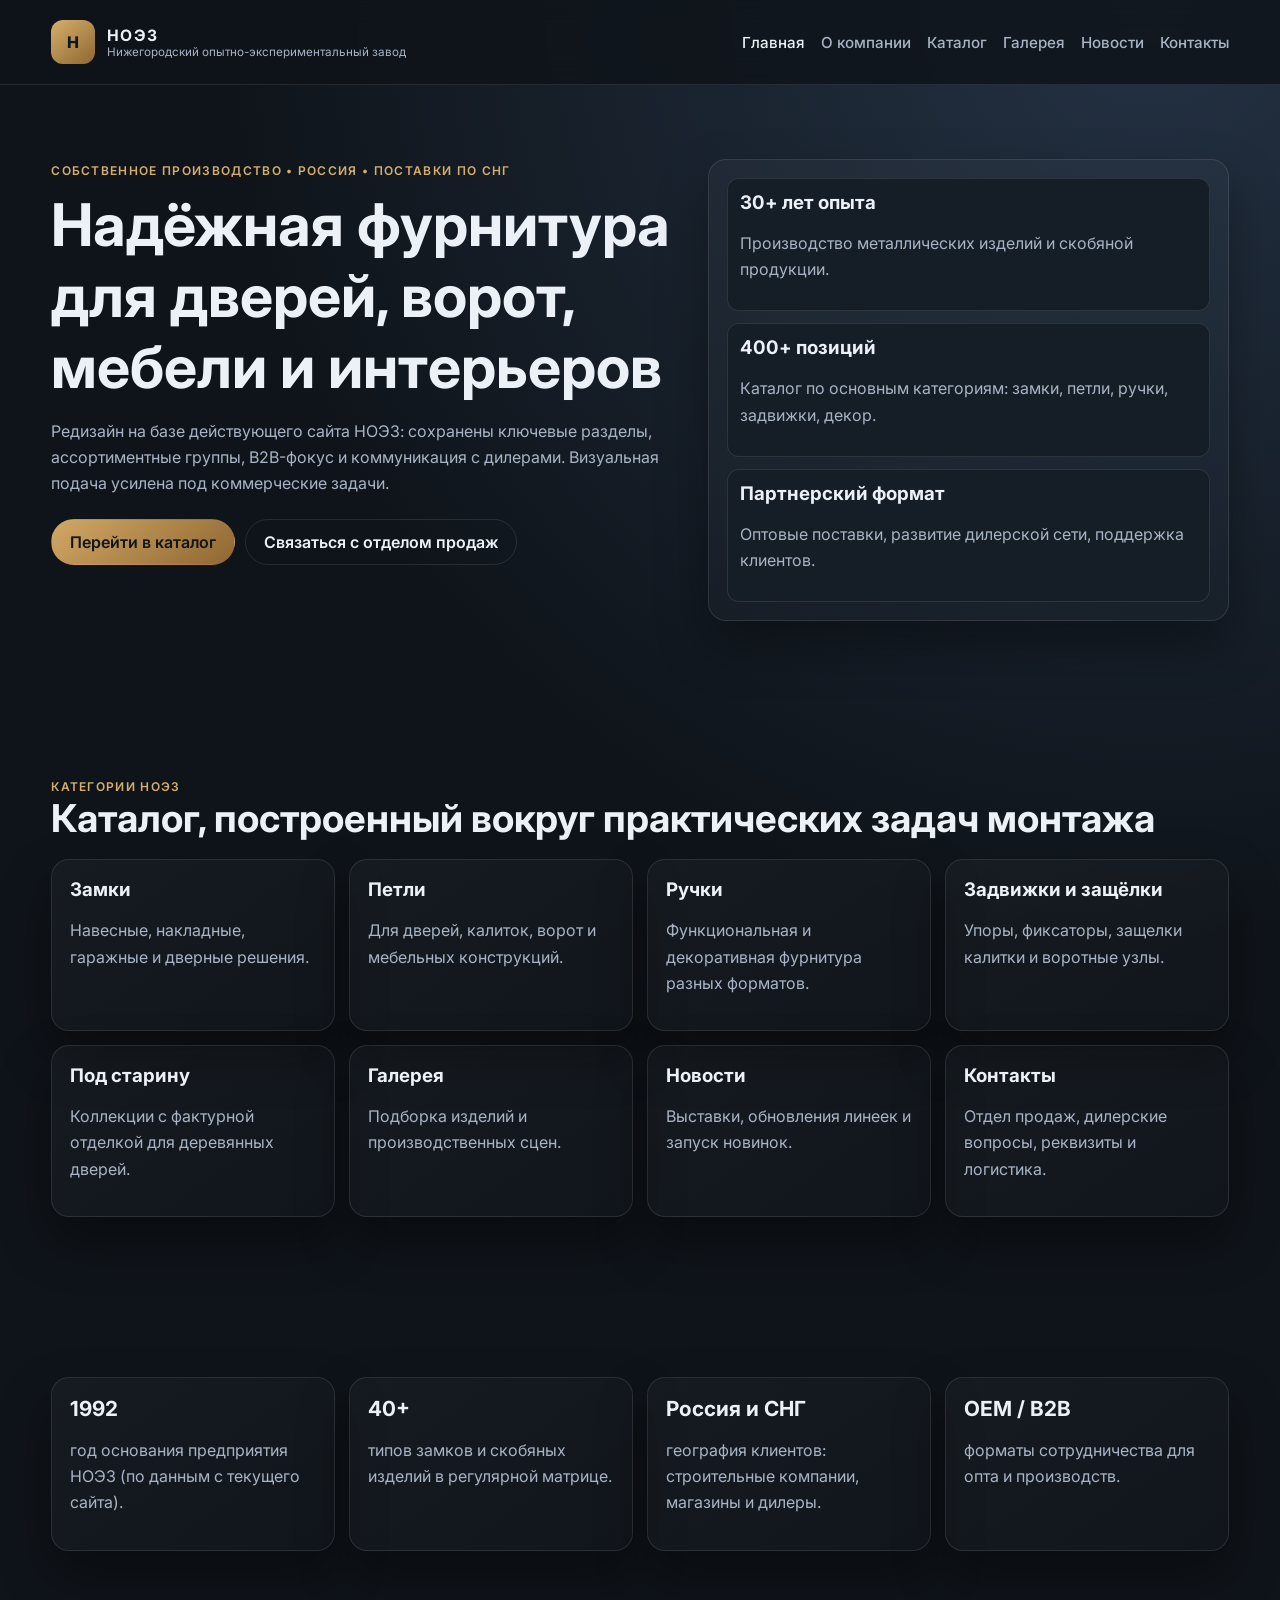
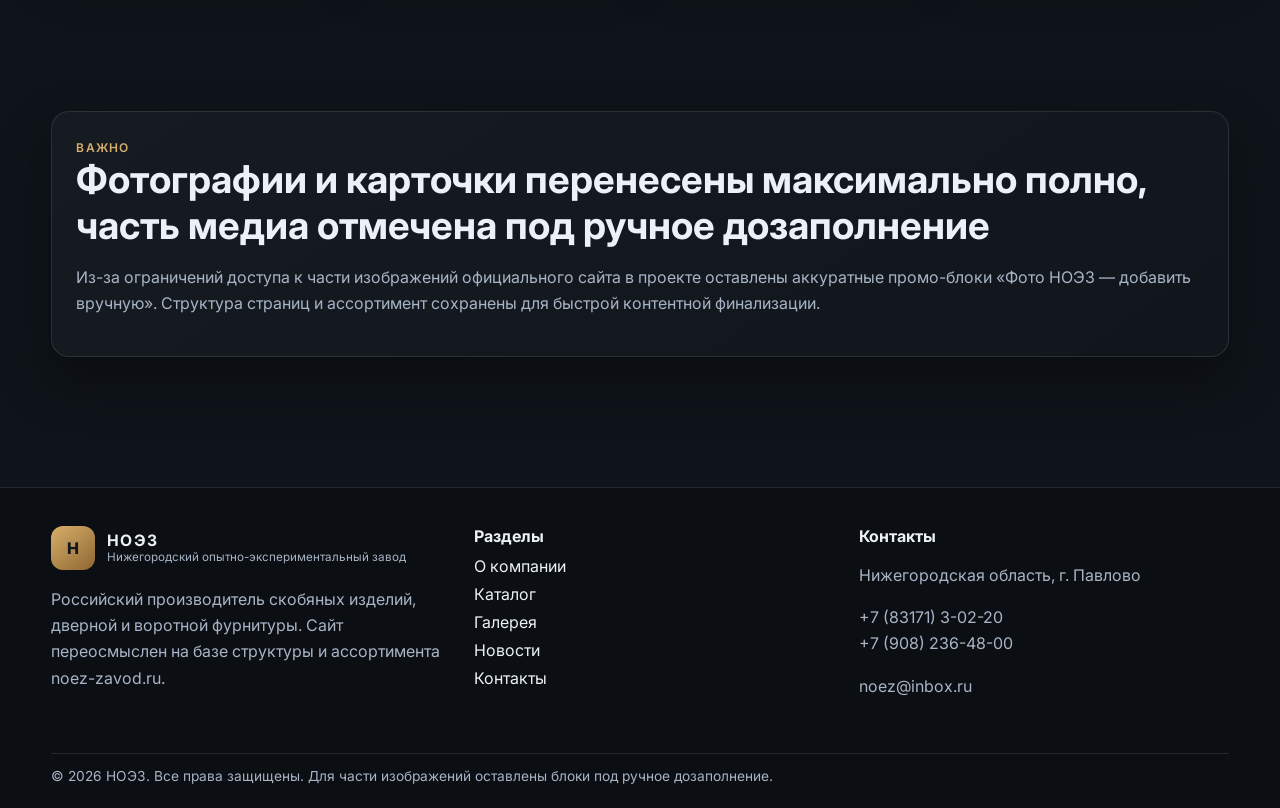
==== commit 35430fd1: "Create full NOEZ multipage redesign with unified industrial UI" ====
--- a/index.html
+++ b/index.html
@@ -1,261 +1,119 @@
 <!doctype html>
 <html lang="ru">
-  <head>
-    <meta charset="UTF-8" />
-    <meta name="viewport" content="width=device-width, initial-scale=1.0" />
-    <title>НОЭЗ — Производитель металлической фурнитуры</title>
-    <meta
-      name="description"
-      content="НОЭЗ — Нижегородский опытно-экспериментальный завод. Производство замков, петель, ручек, задвижек, декоративных и крепежных решений."
-    />
-    <link rel="preconnect" href="https://fonts.googleapis.com" />
-    <link rel="preconnect" href="https://fonts.gstatic.com" crossorigin />
-    <link
-      href="https://fonts.googleapis.com/css2?family=Manrope:wght@400;500;600;700;800&display=swap"
-      rel="stylesheet"
-    />
-    <link rel="stylesheet" href="./styles.css" />
-  </head>
-  <body>
-    <header class="header">
-      <div class="container nav">
-        <div class="logo">
-          <strong>НОЭЗ</strong>
-          <span>Нижегородский опытно-экспериментальный завод</span>
-        </div>
-        <nav>
-          <a href="#about">О компании</a>
-          <a href="#catalog">Продукция</a>
-          <a href="#partners">Партнерам</a>
-          <a href="#contacts">Контакты</a>
+<head>
+  <meta charset="UTF-8" />
+  <meta name="viewport" content="width=device-width, initial-scale=1.0" />
+  <title>НОЭЗ — Производитель скобяных изделий и металлической фурнитуры</title>
+  <meta name="description" content="Многостраничный сайт НОЭЗ: замки, петли, ручки, задвижки, изделия под старину, сотрудничество с дилерами." />
+  <link rel="preconnect" href="https://fonts.googleapis.com" />
+  <link rel="preconnect" href="https://fonts.gstatic.com" crossorigin />
+  <link href="https://fonts.googleapis.com/css2?family=Inter:wght@400;500;600;700;800&display=swap" rel="stylesheet" />
+  <link rel="stylesheet" href="styles.css" />
+</head>
+<body>
+  <header class="header">
+    <div class="container header-inner">
+      <a class="brand" href="index.html" aria-label="НОЭЗ">
+        <span class="brand-mark" aria-hidden="true">Н</span>
+        <span><strong>НОЭЗ</strong><small>Нижегородский опытно-экспериментальный завод</small></span>
+      </a>
+      <button class="menu-toggle" aria-expanded="false" aria-controls="mobile-menu"><span></span><span></span><span></span></button>
+      <nav class="nav" aria-label="Главное меню"><a class="active" href="index.html">Главная</a>
+<a class="" href="about.html">О компании</a>
+<a class="" href="catalog.html">Каталог</a>
+<a class="" href="gallery.html">Галерея</a>
+<a class="" href="news.html">Новости</a>
+<a class="" href="contacts.html">Контакты</a></nav>
+    </div>
+    <nav class="mobile-menu" id="mobile-menu" aria-label="Мобильное меню"><a href="index.html">Главная</a>
+<a href="about.html">О компании</a>
+<a href="catalog.html">Каталог</a>
+<a href="gallery.html">Галерея</a>
+<a href="news.html">Новости</a>
+<a href="contacts.html">Контакты</a></nav>
+  </header>
+  
+  <main><section class="hero">
+  <div class="container hero-grid">
+    <div>
+      <span class="eyebrow">Собственное производство • Россия • Поставки по СНГ</span>
+      <h1>Надёжная фурнитура для дверей, ворот, мебели и интерьеров</h1>
+      <p>Редизайн на базе действующего сайта НОЭЗ: сохранены ключевые разделы, ассортиментные группы, B2B-фокус и коммуникация с дилерами. Визуальная подача усилена под коммерческие задачи.</p>
+      <div class="actions">
+        <a class="btn primary" href="catalog.html">Перейти в каталог</a>
+        <a class="btn secondary" href="contacts.html">Связаться с отделом продаж</a>
+      </div>
+    </div>
+    <div class="hero-panel">
+      <div class="item"><h3>30+ лет опыта</h3><p>Производство металлических изделий и скобяной продукции.</p></div>
+      <div class="item"><h3>400+ позиций</h3><p>Каталог по основным категориям: замки, петли, ручки, задвижки, декор.</p></div>
+      <div class="item"><h3>Партнерский формат</h3><p>Оптовые поставки, развитие дилерской сети, поддержка клиентов.</p></div>
+    </div>
+  </div>
+</section>
+<section>
+  <div class="container">
+    <div class="section-head"><span class="eyebrow">Категории НОЭЗ</span><h2>Каталог, построенный вокруг практических задач монтажа</h2></div>
+    <div class="grid grid-4">
+      <a class="card" href="category-locks.html"><h3>Замки</h3><p>Навесные, накладные, гаражные и дверные решения.</p></a>
+      <a class="card" href="category-hinges.html"><h3>Петли</h3><p>Для дверей, калиток, ворот и мебельных конструкций.</p></a>
+      <a class="card" href="category-handles.html"><h3>Ручки</h3><p>Функциональная и декоративная фурнитура разных форматов.</p></a>
+      <a class="card" href="category-latches.html"><h3>Задвижки и защёлки</h3><p>Упоры, фиксаторы, защелки калитки и воротные узлы.</p></a>
+      <a class="card" href="category-antique.html"><h3>Под старину</h3><p>Коллекции с фактурной отделкой для деревянных дверей.</p></a>
+      <a class="card" href="gallery.html"><h3>Галерея</h3><p>Подборка изделий и производственных сцен.</p></a>
+      <a class="card" href="news.html"><h3>Новости</h3><p>Выставки, обновления линеек и запуск новинок.</p></a>
+      <a class="card" href="contacts.html"><h3>Контакты</h3><p>Отдел продаж, дилерские вопросы, реквизиты и логистика.</p></a>
+    </div>
+  </div>
+</section>
+<section>
+  <div class="container grid grid-4">
+    <article class="kpi-card"><strong>1992</strong><p>год основания предприятия НОЭЗ (по данным с текущего сайта).</p></article>
+    <article class="kpi-card"><strong>40+</strong><p>типов замков и скобяных изделий в регулярной матрице.</p></article>
+    <article class="kpi-card"><strong>Россия и СНГ</strong><p>география клиентов: строительные компании, магазины и дилеры.</p></article>
+    <article class="kpi-card"><strong>OEM / B2B</strong><p>форматы сотрудничества для опта и производств.</p></article>
+  </div>
+</section>
+<section>
+  <div class="container cta">
+    <span class="eyebrow">Важно</span>
+    <h2>Фотографии и карточки перенесены максимально полно, часть медиа отмечена под ручное дозаполнение</h2>
+    <p>Из-за ограничений доступа к части изображений официального сайта в проекте оставлены аккуратные промо-блоки «Фото НОЭЗ — добавить вручную». Структура страниц и ассортимент сохранены для быстрой контентной финализации.</p>
+  </div>
+</section></main>
+  
+  <footer class="footer">
+    <div class="container footer-top">
+      <div>
+        <a class="brand" href="index.html" aria-label="НОЭЗ">
+          <span class="brand-mark" aria-hidden="true">Н</span>
+          <span>
+            <strong>НОЭЗ</strong>
+            <small>Нижегородский опытно-экспериментальный завод</small>
+          </span>
+        </a>
+        <p>Российский производитель скобяных изделий, дверной и воротной фурнитуры. Сайт переосмыслен на базе структуры и ассортимента noez-zavod.ru.</p>
+      </div>
+      <div>
+        <h4>Разделы</h4>
+        <nav class="footer-nav">
+          <a href="about.html">О компании</a>
+          <a href="catalog.html">Каталог</a>
+          <a href="gallery.html">Галерея</a>
+          <a href="news.html">Новости</a>
+          <a href="contacts.html">Контакты</a>
         </nav>
       </div>
-    </header>
+      <div>
+        <h4>Контакты</h4>
+        <p>Нижегородская область, г. Павлово</p>
+        <p><a href="tel:+78317130220">+7 (83171) 3-02-20</a><br><a href="tel:+79082364800">+7 (908) 236-48-00</a></p>
+        <p><a href="mailto:noez@inbox.ru">noez@inbox.ru</a></p>
+      </div>
+    </div>
+    <div class="container footer-note">© <span id="year"></span> НОЭЗ. Все права защищены. Для части изображений оставлены блоки под ручное дозаполнение.</div>
+  </footer>
+  <script src="script.js"></script>
 
-    <main>
-      <section class="hero reveal">
-        <div class="container hero-grid">
-          <div>
-            <p class="kicker">Собственное производство металлической фурнитуры</p>
-            <h1>Производитель металлической фурнитуры и скобяных изделий</h1>
-            <p class="hero-text">
-              Надежные решения для дома, мебели, ворот, дверей, ставен и интерьера.
-              НОЭЗ сочетает промышленную прочность, точную геометрию и коммерчески
-              востребованный дизайн.
-            </p>
-            <div class="hero-actions">
-              <a href="#catalog" class="btn btn-primary">Смотреть каталог</a>
-              <a href="#contacts" class="btn btn-secondary">Связаться</a>
-            </div>
-          </div>
-          <aside class="hero-panel">
-            <p>Металл • Точность • Надежность</p>
-            <ul>
-              <li>Замки, петли, ручки, задвижки</li>
-              <li>Линейки под старину и в стиле лофт</li>
-              <li>Крепеж и монтажные комплектующие</li>
-            </ul>
-          </aside>
-        </div>
-      </section>
-
-      <section class="facts reveal">
-        <div class="container stats-grid">
-          <article class="stat-card">
-            <h3>25+</h3>
-            <p>лет производственного опыта</p>
-          </article>
-          <article class="stat-card">
-            <h3>500+</h3>
-            <p>позиций в ассортименте</p>
-          </article>
-          <article class="stat-card">
-            <h3>1000+</h3>
-            <p>клиентов и партнеров</p>
-          </article>
-          <article class="stat-card">
-            <h3>Россия + СНГ</h3>
-            <p>география поставок</p>
-          </article>
-        </div>
-      </section>
-
-      <section id="about" class="section reveal">
-        <div class="container split">
-          <div>
-            <div class="section-title">
-              <span>О компании</span>
-              <h2>Производство с инженерным подходом и коммерческой эффективностью</h2>
-            </div>
-            <p>
-              НОЭЗ выпускает металлические изделия, в которых сочетаются прочность,
-              практичность и выразительный внешний вид. Продукция компании применяется
-              в частном строительстве, мебельных решениях, оформлении интерьеров,
-              воротных и дверных конструкциях.
-            </p>
-            <p>
-              Мы проектируем ассортимент так, чтобы он закрывал задачи монтажников,
-              производственных компаний, дилеров и оптовых покупателей.
-            </p>
-          </div>
-          <article class="textured-card">
-            <h3>Почему выбирают НОЭЗ</h3>
-            <ul>
-              <li>Понятные сроки и предсказуемые поставки</li>
-              <li>Стабильное качество металла и покрытия</li>
-              <li>Сочетание практичности и выразительного дизайна</li>
-              <li>Поддержка дилеров и B2B-клиентов</li>
-            </ul>
-          </article>
-        </div>
-      </section>
-
-      <section id="catalog" class="section reveal">
-        <div class="container">
-          <div class="section-title">
-            <span>Категории</span>
-            <h2>Основные категории продукции</h2>
-            <p>
-              Ассортимент сформирован под реальные задачи дверных, мебельных, воротных
-              и интерьерных решений.
-            </p>
-          </div>
-          <div class="cards-grid">
-            <article class="category-card"><h3>Замки</h3><p>Надежные механизмы для дверей, ворот и технических решений.</p></article>
-            <article class="category-card"><h3>Петли</h3><p>Износостойкие петли для мебели, дверей, ставен и калиток.</p></article>
-            <article class="category-card"><h3>Ручки</h3><p>Функциональные и декоративные ручки в разных стилях и покрытиях.</p></article>
-            <article class="category-card"><h3>Задвижки</h3><p>Практичные запирающие элементы для хозяйственных и интерьерных задач.</p></article>
-            <article class="category-card"><h3>Декор</h3><p>Металлические элементы, которые усиливают визуальный характер изделия.</p></article>
-            <article class="category-card"><h3>Лофт</h3><p>Суровая индустриальная эстетика для интерьеров и мебели.</p></article>
-            <article class="category-card"><h3>Под старину</h3><p>Фурнитура с выразительной фактурой и винтажным характером.</p></article>
-            <article class="category-card"><h3>Крепеж и комплектующие</h3><p>Монтажные решения для быстрой, надежной и аккуратной установки.</p></article>
-          </div>
-        </div>
-      </section>
-
-      <section class="section reveal">
-        <div class="container split">
-          <div>
-            <div class="section-title">
-              <span>Новинки</span>
-              <h2>Новые позиции и развитие линейки</h2>
-              <p>Мы регулярно расширяем ассортимент, опираясь на запросы рынка и производственный опыт.</p>
-            </div>
-            <ul class="new-list">
-              <li>Замки НОЭЗ</li>
-              <li>Усиленные кронштейны</li>
-              <li>Новые опоры и держатели</li>
-              <li>Разборные урны</li>
-              <li>Вешалка в стиле лофт</li>
-            </ul>
-          </div>
-          <article class="cta-card">
-            <h3>Перейти в каталог</h3>
-            <p>
-              Откройте полный перечень позиций и выберите решения под ваш проект,
-              торговую сеть или производство.
-            </p>
-            <a href="#contacts" class="btn btn-primary">Запросить прайс и условия</a>
-          </article>
-        </div>
-      </section>
-
-      <section class="section reveal">
-        <div class="container">
-          <div class="section-title">
-            <span>Преимущества</span>
-            <h2>Надежная база для долгосрочного партнерства</h2>
-          </div>
-          <div class="advantages-grid">
-            <article class="advantage-item"><span>●</span><p>Собственное производство полного цикла</p></article>
-            <article class="advantage-item"><span>●</span><p>Стабильное качество и контроль материалов</p></article>
-            <article class="advantage-item"><span>●</span><p>Широкий ассортимент для разных сегментов</p></article>
-            <article class="advantage-item"><span>●</span><p>Удобные решения для монтажа и эксплуатации</p></article>
-            <article class="advantage-item"><span>●</span><p>Работа с оптовыми клиентами и дилерами</p></article>
-            <article class="advantage-item"><span>●</span><p>Поставки по России и странам СНГ</p></article>
-          </div>
-        </div>
-      </section>
-
-      <section class="section reveal">
-        <div class="container">
-          <div class="section-title">
-            <span>Витрина</span>
-            <h2>Галерея продукции</h2>
-            <p>Заглушки под будущие карточки каталога и внутренние товарные страницы.</p>
-          </div>
-          <div class="gallery-grid">
-            <article class="gallery-card"><div class="gallery-image tone-1"><span>Дверная фурнитура</span></div></article>
-            <article class="gallery-card"><div class="gallery-image tone-2"><span>Мебельные решения</span></div></article>
-            <article class="gallery-card"><div class="gallery-image tone-3"><span>Воротные механизмы</span></div></article>
-            <article class="gallery-card"><div class="gallery-image tone-2"><span>Интерьерный декор</span></div></article>
-            <article class="gallery-card"><div class="gallery-image tone-3"><span>Крепежные узлы</span></div></article>
-            <article class="gallery-card"><div class="gallery-image tone-1"><span>Серия под старину</span></div></article>
-          </div>
-        </div>
-      </section>
-
-      <section id="partners" class="section reveal">
-        <div class="container partner-block">
-          <div class="section-title">
-            <span>Дилерам и партнерам</span>
-            <h2>Условия для оптовых клиентов и региональных партнеров</h2>
-            <p>Предлагаем стабильные поставки, понятную коммуникацию и ассортимент, который продается в разных сегментах рынка.</p>
-          </div>
-          <div class="partner-columns">
-            <div>
-              <h4>Форматы сотрудничества</h4>
-              <ul>
-                <li>Оптовые поставки для магазинов и сетей</li>
-                <li>Комплектация для производственных компаний</li>
-                <li>Партнерство с дилерами в регионах</li>
-              </ul>
-            </div>
-            <div>
-              <h4>Преимущества работы с нами</h4>
-              <ul>
-                <li>Поставка по России и СНГ</li>
-                <li>Профессиональная консультация по линейке</li>
-                <li>Поддержка по ассортиментной матрице</li>
-              </ul>
-            </div>
-          </div>
-        </div>
-      </section>
-
-      <section id="contacts" class="section reveal">
-        <div class="container contact-grid">
-          <div>
-            <div class="section-title">
-              <span>Контакты</span>
-              <h2>Обсудим поставку и подберем решения под ваш запрос</h2>
-            </div>
-            <p><strong>Компания:</strong> НОЭЗ</p>
-            <p><strong>Город:</strong> Нижний Новгород</p>
-            <p><strong>Телефон:</strong> <a href="tel:+79506235836">+7 (950) 623-58-36</a></p>
-            <p><strong>Email:</strong> <a href="mailto:Ripazha1992cj@gmail.com">Ripazha1992cj@gmail.com</a></p>
-          </div>
-          <form class="contact-form">
-            <label>Имя <input type="text" placeholder="Ваше имя" /></label>
-            <label>Телефон <input type="tel" placeholder="+7 (...) ...-..-.." /></label>
-            <label>Комментарий <textarea rows="4" placeholder="Какая продукция вас интересует?"></textarea></label>
-            <button type="button" class="btn btn-primary">Отправить запрос</button>
-          </form>
-        </div>
-      </section>
-    </main>
-
-    <footer class="footer">
-      <div class="container footer-row">
-        <p>© <span id="year"></span> НОЭЗ. Нижегородский опытно-экспериментальный завод.</p>
-        <div class="footer-links">
-          <a href="#catalog">Каталог</a>
-          <a href="#partners">Партнерам</a>
-          <a href="#contacts">Контакты</a>
-        </div>
-      </div>
-    </footer>
-
-    <script src="./script.js"></script>
-  </body>
-</html>
+</body>
+</html>
--- a/styles.css
+++ b/styles.css
@@ -1,146 +1,340 @@
 :root {
-  --bg: #0e1116;
-  --bg-soft: #151b23;
-  --text: #eef3fb;
-  --muted: #a5b0c2;
-  --line: #2f3948;
-  --accent: #d0a95f;
-  --accent-soft: #8f7444;
-  --container: min(1160px, calc(100% - 2rem));
+  --bg: #0f141a;
+  --bg-elev: #151d26;
+  --surface: #1c2733;
+  --surface-soft: #202e3d;
+  --line: rgba(255, 255, 255, 0.1);
+  --line-strong: rgba(181, 138, 69, 0.42);
+  --text: #ecf1f7;
+  --muted: #a8b4c5;
+  --accent: #b58a45;
+  --accent-2: #d6af6c;
+  --ok: #74c396;
+  --danger: #d67a7a;
+  --radius: 18px;
+  --radius-sm: 12px;
+  --shadow: 0 24px 50px rgba(0, 0, 0, 0.35);
 }
 
 * { box-sizing: border-box; }
-html, body { margin: 0; }
-
-body {
-  font-family: 'Manrope', system-ui, sans-serif;
-  background:
-    radial-gradient(circle at top right, #202938 0, transparent 38%),
-    radial-gradient(circle at bottom left, #1a2433 0, transparent 34%),
-    var(--bg);
+
+html, body {
+  margin: 0;
+  padding: 0;
+  font-family: "Inter", system-ui, -apple-system, sans-serif;
+  background: radial-gradient(circle at 90% 0%, #243244 0%, var(--bg) 35%);
   color: var(--text);
 }
 
+body.menu-open { overflow: hidden; }
+
 a { color: inherit; text-decoration: none; }
-.container { width: var(--container); margin-inline: auto; }
+img { max-width: 100%; display: block; }
+
+.container {
+  width: min(1200px, 92vw);
+  margin: 0 auto;
+}
 
 .header {
   position: sticky;
   top: 0;
-  z-index: 100;
-  backdrop-filter: blur(10px);
-  background: rgb(11 15 20 / 76%);
-  border-bottom: 1px solid rgb(255 255 255 / 6%);
-}
-
-.nav { display: flex; align-items: center; justify-content: space-between; gap: 1rem; padding: 0.85rem 0; }
-.logo strong { display: block; font-size: 1.1rem; letter-spacing: 0.11em; }
-.logo span { color: var(--muted); font-size: 0.72rem; }
-
-.nav nav { display: flex; gap: 1rem; color: #d7deea; font-size: 0.92rem; }
-.nav nav a { padding: 0.35rem 0.5rem; border-radius: 999px; transition: all 0.25s ease; }
-.nav nav a:hover { background: rgb(208 169 95 / 14%); color: #f7e1b6; }
-
-.hero { padding: 6rem 0 3.5rem; }
-.hero-grid { display: grid; gap: 2rem; grid-template-columns: 1.4fr 1fr; }
-.kicker { color: #f3d39b; letter-spacing: 0.05em; text-transform: uppercase; font-size: 0.8rem; }
-h1 { font-size: clamp(2rem, 4vw, 3.9rem); margin: 0.6rem 0 1rem; line-height: 1.05; max-width: 19ch; }
-.hero-text { color: var(--muted); line-height: 1.72; max-width: 65ch; }
-.hero-actions { margin-top: 1.6rem; display: flex; gap: 0.75rem; flex-wrap: wrap; }
-
+  z-index: 80;
+  backdrop-filter: blur(12px);
+  background: rgba(15, 20, 26, 0.84);
+  border-bottom: 1px solid var(--line);
+}
+
+.header-inner {
+  min-height: 84px;
+  display: flex;
+  align-items: center;
+  justify-content: space-between;
+  gap: 16px;
+}
+
+.brand {
+  display: inline-flex;
+  align-items: center;
+  gap: 12px;
+}
+
+.brand-mark {
+  width: 44px;
+  aspect-ratio: 1;
+  border-radius: 12px;
+  display: grid;
+  place-items: center;
+  font-weight: 800;
+  color: #12161d;
+  background: linear-gradient(140deg, var(--accent-2), #8f6731);
+}
+
+.brand strong {
+  display: block;
+  letter-spacing: 0.08em;
+  font-size: 0.98rem;
+}
+
+.brand small {
+  color: var(--muted);
+  font-size: 0.73rem;
+  display: block;
+}
+
+.nav {
+  display: flex;
+  align-items: center;
+  gap: 1rem;
+}
+
+.nav a {
+  color: var(--muted);
+  font-weight: 500;
+  font-size: 0.95rem;
+}
+
+.nav a:hover,
+.nav a.active { color: var(--text); }
+
+.menu-toggle, .mobile-menu { display: none; }
+
+main { min-height: 72vh; }
+section { padding: 80px 0; }
+
+.page-intro { padding: 54px 0 24px; }
+.page-intro h1 { margin: 10px 0 0; font-size: clamp(1.9rem, 4vw, 3.2rem); }
+.page-intro p { max-width: 78ch; }
+
+.eyebrow {
+  display: inline-flex;
+  text-transform: uppercase;
+  letter-spacing: 0.11em;
+  font-size: 0.75rem;
+  color: var(--accent-2);
+  font-weight: 600;
+}
+
+.breadcrumbs {
+  border-bottom: 1px solid var(--line);
+  padding: 10px 0;
+  color: var(--muted);
+  font-size: 0.9rem;
+}
+
+.breadcrumbs nav { display: flex; gap: 8px; flex-wrap: wrap; }
+.breadcrumbs span[aria-current="page"] { color: var(--text); }
+
+.hero {
+  padding: 74px 0;
+}
+
+.hero-grid {
+  display: grid;
+  grid-template-columns: 1.1fr 0.9fr;
+  gap: 20px;
+  align-items: stretch;
+}
+
+.hero h1 { font-size: clamp(2rem, 4.6vw, 4rem); margin: 10px 0; }
+.hero p { max-width: 64ch; color: var(--muted); }
+
+.hero-panel,
+.card,
+.product-card,
+.news-card,
+.contact-card,
+.kpi-card,
+.table-card,
+.cta,
+.gallery-card {
+  background: linear-gradient(145deg, rgba(255,255,255,0.03), rgba(255,255,255,0.01));
+  border: 1px solid var(--line);
+  border-radius: var(--radius);
+  box-shadow: var(--shadow);
+}
+
+.hero-panel {
+  padding: 18px;
+  display: grid;
+  gap: 12px;
+}
+
+.hero-panel .item {
+  border: 1px solid var(--line);
+  border-radius: var(--radius-sm);
+  padding: 12px;
+  background: var(--bg-elev);
+}
+
+.actions { display: flex; gap: 10px; flex-wrap: wrap; margin-top: 22px; }
 .btn {
+  min-height: 46px;
+  border-radius: 999px;
   display: inline-flex;
   align-items: center;
   justify-content: center;
-  padding: 0.78rem 1.2rem;
-  border-radius: 0.8rem;
+  padding: 0 18px;
+  font-weight: 600;
   border: 1px solid transparent;
-  font-weight: 600;
-  transition: transform 0.25s ease, background 0.25s ease, border-color 0.25s ease;
-}
-
-.btn:hover { transform: translateY(-2px); }
-.btn-primary { background: linear-gradient(135deg, var(--accent), #c99345); color: #241709; }
-.btn-secondary { border-color: var(--line); background: #121823; }
-
-.hero-panel,
-.textured-card,
-.cta-card,
-.partner-block,
-.contact-form,
-.stat-card,
-.category-card,
-.advantage-item,
-.gallery-image {
-  background: linear-gradient(160deg, rgb(255 255 255 / 5%), rgb(255 255 255 / 1%));
-  border: 1px solid rgb(255 255 255 / 10%);
-  box-shadow: 0 20px 40px rgb(0 0 0 / 20%);
-}
-
-.hero-panel { border-radius: 1rem; padding: 1.5rem; align-self: end; }
-.hero-panel p { margin-top: 0; font-weight: 700; color: #f2d6a7; }
-.hero-panel ul,.textured-card ul,.new-list,.partner-columns ul { margin: 0; padding-left: 1rem; color: #ced8e7; line-height: 1.6; }
-
-.section { padding: 3.2rem 0; }
-.section-title span { text-transform: uppercase; letter-spacing: 0.08em; color: var(--accent); font-size: 0.78rem; }
-.section-title h2 { margin: 0.5rem 0 0.7rem; font-size: clamp(1.45rem, 3vw, 2.35rem); line-height: 1.2; }
-.section-title p { color: var(--muted); margin-top: 0; max-width: 70ch; }
-
-.stats-grid,.cards-grid,.advantages-grid,.gallery-grid,.contact-grid,.footer-row,.split,.partner-columns { display: grid; gap: 1rem; }
-.stats-grid { grid-template-columns: repeat(4, 1fr); }
-.stat-card { border-radius: 0.9rem; padding: 1.1rem; }
-.stat-card h3 { margin: 0; font-size: 1.25rem; color: #f3d9af; }
-.stat-card p { margin: 0.4rem 0 0; color: var(--muted); }
-
-.split { grid-template-columns: 1.25fr 1fr; align-items: start; }
-.textured-card,.cta-card,.partner-block,.contact-form { border-radius: 1rem; padding: 1.4rem; }
-.cards-grid { grid-template-columns: repeat(4, minmax(0, 1fr)); }
-.category-card { border-radius: 0.85rem; padding: 1.1rem; transition: border-color 0.25s ease, transform 0.25s ease; }
-.category-card:hover { border-color: rgb(208 169 95 / 62%); transform: translateY(-4px); }
-.category-card h3 { margin: 0 0 0.5rem; font-size: 1.05rem; }
-.category-card p { margin: 0; color: var(--muted); font-size: 0.92rem; line-height: 1.6; }
-
-.advantages-grid { grid-template-columns: repeat(2, 1fr); }
-.advantage-item { border-radius: 0.8rem; padding: 0.95rem 1rem; display: flex; gap: 0.7rem; align-items: flex-start; }
-.advantage-item span { color: var(--accent); }
-.advantage-item p { margin: 0; color: #d9e2ef; }
-
-.gallery-grid { grid-template-columns: repeat(3, 1fr); }
-.gallery-image { border-radius: 0.8rem; min-height: 170px; display: flex; align-items: end; padding: 0.9rem; font-weight: 700; }
-.tone-1 { background: linear-gradient(to top, rgb(0 0 0 / 66%), transparent 65%), linear-gradient(120deg, #232a35, #485668); }
-.tone-2 { background: linear-gradient(to top, rgb(0 0 0 / 66%), transparent 65%), linear-gradient(120deg, #252a31, #6f757f); }
-.tone-3 { background: linear-gradient(to top, rgb(0 0 0 / 66%), transparent 65%), linear-gradient(120deg, #2a251f, #7e6540); }
-
-.partner-columns { grid-template-columns: 1fr 1fr; }
-.partner-columns h4 { margin: 0.2rem 0 0.5rem; }
-
-.contact-grid { grid-template-columns: 1fr 1fr; align-items: start; }
-.contact-form { display: grid; gap: 0.8rem; }
-label { display: grid; gap: 0.35rem; color: #d8e0ec; font-size: 0.92rem; }
-input,textarea { background: #0f141d; border: 1px solid #283240; border-radius: 0.65rem; color: var(--text); padding: 0.72rem; font: inherit; }
-input:focus,textarea:focus { outline: 2px solid rgb(208 169 95 / 42%); border-color: var(--accent-soft); }
-
-.footer { padding: 1.4rem 0 2.5rem; border-top: 1px solid rgb(255 255 255 / 8%); color: #b9c4d5; }
-.footer-row { grid-template-columns: 1fr auto; align-items: center; }
-.footer-links { display: flex; gap: 1rem; }
-
-.reveal { opacity: 0; transform: translateY(20px); transition: opacity .6s ease, transform .6s ease; }
-.reveal.is-visible { opacity: 1; transform: translateY(0); }
-
-@media (max-width: 1100px) {
-  .cards-grid { grid-template-columns: repeat(3, minmax(0, 1fr)); }
-  .stats-grid { grid-template-columns: repeat(2, 1fr); }
-}
-
-@media (max-width: 860px) {
-  .nav { flex-direction: column; align-items: start; }
-  .hero-grid,.split,.contact-grid,.partner-columns,.footer-row { grid-template-columns: 1fr; }
-  .cards-grid,.gallery-grid,.advantages-grid { grid-template-columns: repeat(2, 1fr); }
-}
-
-@media (max-width: 620px) {
-  .hero { padding-top: 5rem; }
-  .cards-grid,.gallery-grid,.advantages-grid,.stats-grid { grid-template-columns: 1fr; }
-  .nav nav { flex-wrap: wrap; }
-  h1 { font-size: clamp(1.85rem, 8vw, 2.6rem); }
-}
+}
+.btn.primary {
+  color: #12151b;
+  background: linear-gradient(140deg, #d2a866, #8f6731);
+}
+.btn.secondary {
+  border-color: var(--line);
+  color: var(--text);
+}
+
+.grid { display: grid; gap: 14px; }
+.grid-2 { grid-template-columns: repeat(2, minmax(0, 1fr)); }
+.grid-3 { grid-template-columns: repeat(3, minmax(0, 1fr)); }
+.grid-4 { grid-template-columns: repeat(4, minmax(0, 1fr)); }
+
+.card, .product-card, .news-card, .contact-card, .kpi-card, .table-card, .gallery-card { padding: 18px; }
+
+h2 { font-size: clamp(1.5rem, 3vw, 2.4rem); margin: 0 0 12px; }
+h3 { margin: 0 0 8px; }
+p, li { color: var(--muted); line-height: 1.64; }
+ul { margin: 0; padding-left: 20px; }
+
+.section-head { margin-bottom: 18px; }
+
+.product-card { display: grid; gap: 12px; }
+.product-media {
+  height: 160px;
+  border-radius: 12px;
+  border: 1px solid var(--line);
+  background: linear-gradient(145deg, rgba(181, 138, 69, 0.26), rgba(32, 42, 54, 0.8));
+  display: grid;
+  place-items: center;
+  color: #e6d2af;
+  text-align: center;
+  font-size: 0.84rem;
+  padding: 8px;
+}
+.price-row {
+  display: flex;
+  justify-content: space-between;
+  align-items: baseline;
+  gap: 10px;
+}
+.price { color: var(--text); font-weight: 700; }
+.sku { font-size: 0.86rem; }
+
+.badge {
+  display: inline-flex;
+  padding: 5px 10px;
+  border-radius: 999px;
+  border: 1px solid var(--line-strong);
+  color: #e6c78f;
+  font-size: 0.77rem;
+}
+
+.kpi-card strong { font-size: 1.3rem; color: var(--text); display: block; }
+
+.gallery-wall {
+  display: grid;
+  gap: 14px;
+  grid-template-columns: repeat(3, minmax(0, 1fr));
+}
+
+.gallery-card.tall { grid-row: span 2; min-height: 340px; }
+.gallery-card.wide { grid-column: span 2; }
+.gallery-photo {
+  min-height: 180px;
+  border-radius: 10px;
+  border: 1px dashed var(--line-strong);
+  display: grid;
+  place-items: center;
+  color: #d9be8e;
+  text-align: center;
+  padding: 12px;
+  background: linear-gradient(160deg, rgba(181,138,69,0.16), rgba(22,28,36,0.9));
+}
+
+.news-meta { font-size: 0.86rem; color: #c8d0de; }
+
+.table-card table { width: 100%; border-collapse: collapse; }
+.table-card th, .table-card td {
+  text-align: left;
+  padding: 9px;
+  border-bottom: 1px solid var(--line);
+  color: var(--muted);
+}
+.table-card th { color: var(--text); }
+
+.cta { padding: 24px; }
+
+.footer {
+  border-top: 1px solid var(--line);
+  margin-top: 50px;
+  background: rgba(10, 14, 18, 0.74);
+}
+
+.footer-top {
+  padding: 38px 0;
+  display: grid;
+  gap: 16px;
+  grid-template-columns: 1.1fr 1fr 1fr;
+}
+
+.footer h4 { margin: 0 0 10px; }
+.footer-nav { display: grid; gap: 8px; }
+.footer-note {
+  padding: 14px 0 24px;
+  border-top: 1px solid var(--line);
+  color: var(--muted);
+  font-size: 0.86rem;
+}
+
+.notice {
+  border-left: 3px solid var(--line-strong);
+  padding: 12px 14px;
+  background: rgba(181,138,69,0.1);
+  border-radius: 8px;
+}
+
+@media (max-width: 1080px) {
+  .grid-4 { grid-template-columns: repeat(2, minmax(0, 1fr)); }
+}
+
+@media (max-width: 880px) {
+  .nav { display: none; }
+  .menu-toggle {
+    display: inline-grid;
+    width: 42px;
+    height: 42px;
+    border: 1px solid var(--line);
+    border-radius: 10px;
+    background: transparent;
+    gap: 4px;
+    padding: 9px;
+    cursor: pointer;
+  }
+  .menu-toggle span { background: var(--text); height: 2px; border-radius: 999px; }
+  .mobile-menu {
+    display: grid;
+    position: fixed;
+    inset: 84px 0 auto;
+    background: #131a22;
+    border-bottom: 1px solid var(--line);
+    transform: translateY(-120%);
+    transition: transform .25s ease;
+  }
+  .mobile-menu a { padding: 14px 4vw; border-top: 1px solid var(--line); color: var(--muted); }
+  .mobile-menu.open { transform: translateY(0); }
+
+  .hero-grid, .grid-3, .grid-2, .footer-top { grid-template-columns: 1fr; }
+  .gallery-wall { grid-template-columns: 1fr 1fr; }
+  .gallery-card.wide { grid-column: span 2; }
+}
+
+@media (max-width: 560px) {
+  section { padding: 64px 0; }
+  .page-intro { padding-top: 40px; }
+  .gallery-wall { grid-template-columns: 1fr; }
+  .gallery-card.wide, .gallery-card.tall { grid-column: span 1; grid-row: span 1; }
+  .grid-4 { grid-template-columns: 1fr; }
+}
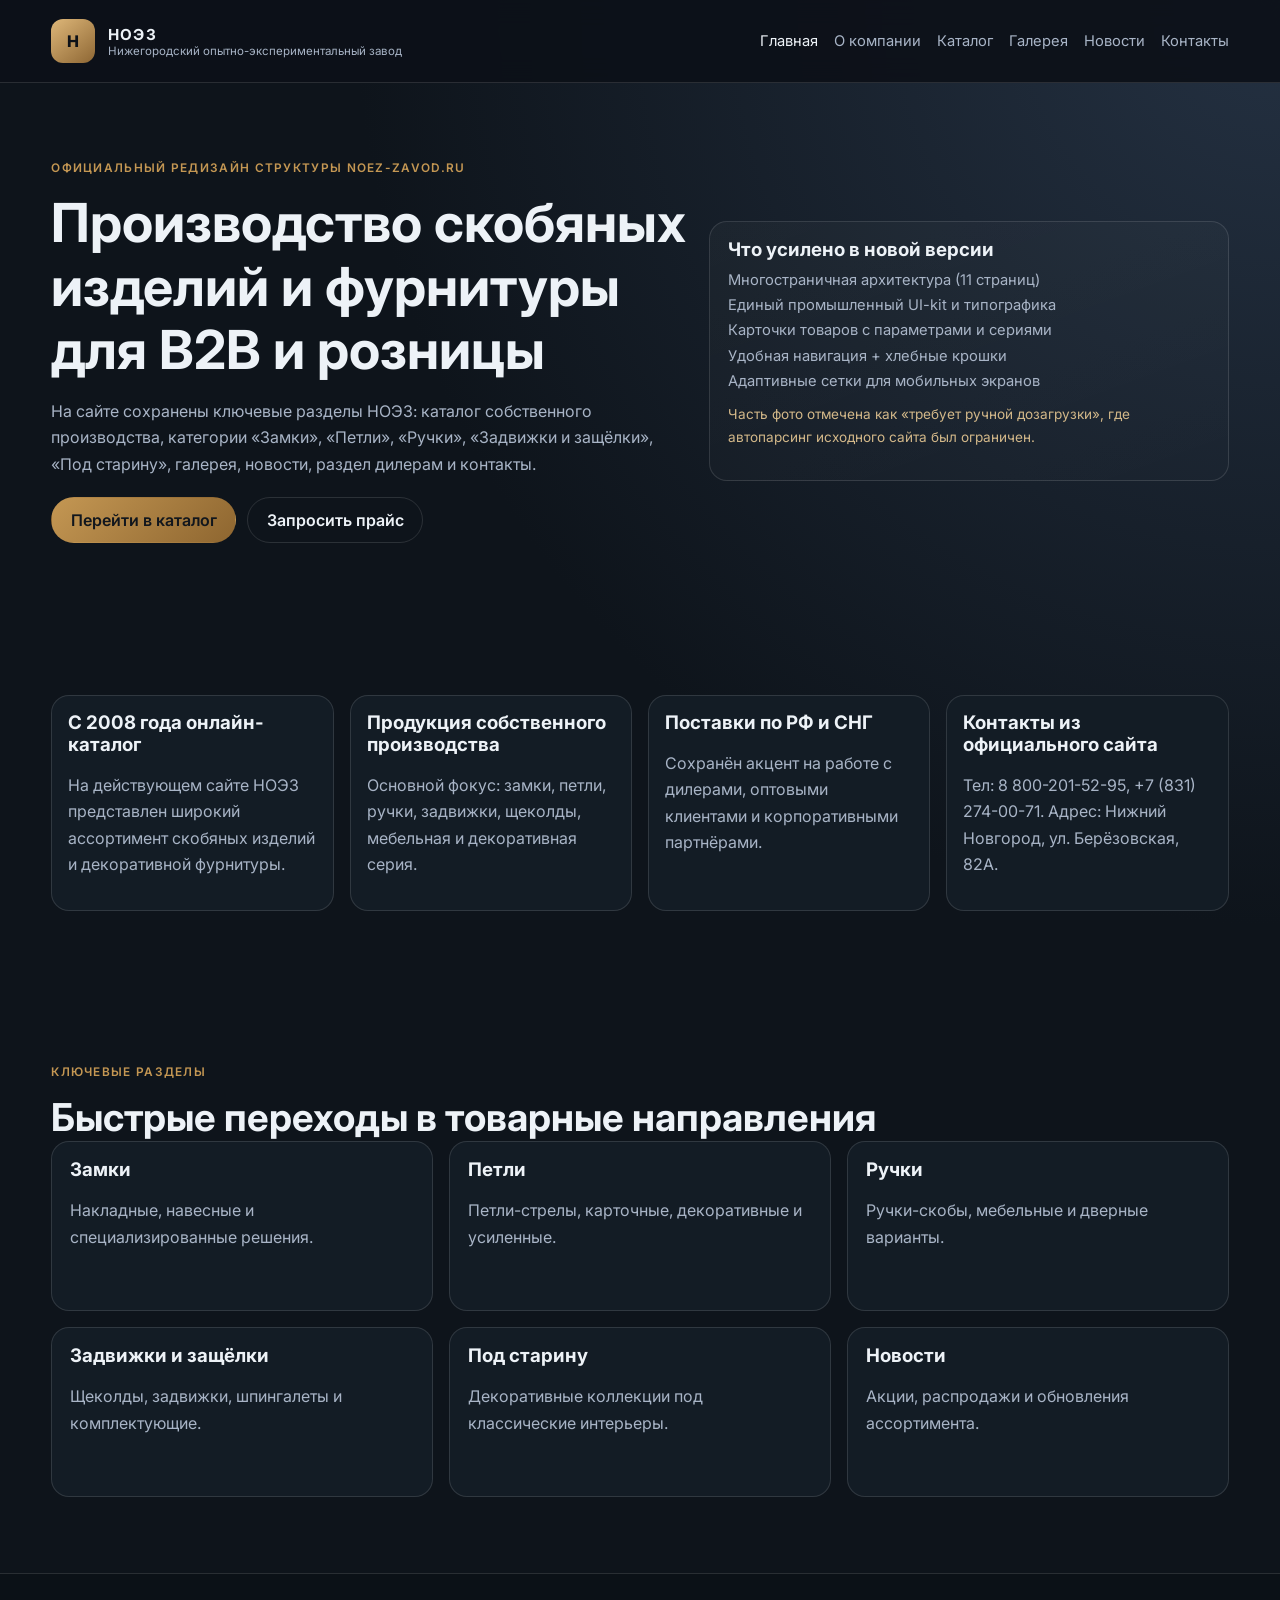
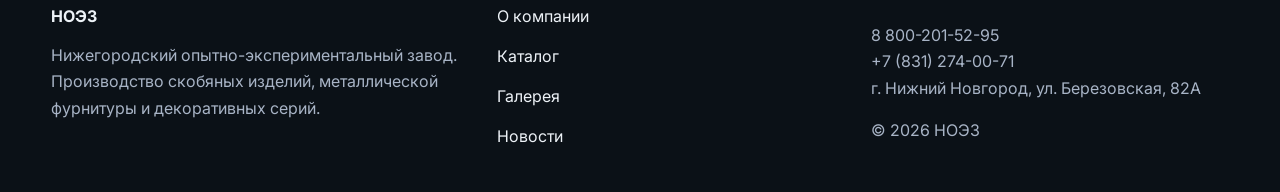
==== commit d991fa19: "Create full multi-page NOEZ redesign with unified navigation" ====
--- a/index.html
+++ b/index.html
@@ -1,119 +1,93 @@
 <!doctype html>
 <html lang="ru">
-<head>
-  <meta charset="UTF-8" />
-  <meta name="viewport" content="width=device-width, initial-scale=1.0" />
-  <title>НОЭЗ — Производитель скобяных изделий и металлической фурнитуры</title>
-  <meta name="description" content="Многостраничный сайт НОЭЗ: замки, петли, ручки, задвижки, изделия под старину, сотрудничество с дилерами." />
-  <link rel="preconnect" href="https://fonts.googleapis.com" />
-  <link rel="preconnect" href="https://fonts.gstatic.com" crossorigin />
-  <link href="https://fonts.googleapis.com/css2?family=Inter:wght@400;500;600;700;800&display=swap" rel="stylesheet" />
-  <link rel="stylesheet" href="styles.css" />
-</head>
-<body>
-  <header class="header">
-    <div class="container header-inner">
-      <a class="brand" href="index.html" aria-label="НОЭЗ">
-        <span class="brand-mark" aria-hidden="true">Н</span>
-        <span><strong>НОЭЗ</strong><small>Нижегородский опытно-экспериментальный завод</small></span>
-      </a>
-      <button class="menu-toggle" aria-expanded="false" aria-controls="mobile-menu"><span></span><span></span><span></span></button>
-      <nav class="nav" aria-label="Главное меню"><a class="active" href="index.html">Главная</a>
-<a class="" href="about.html">О компании</a>
-<a class="" href="catalog.html">Каталог</a>
-<a class="" href="gallery.html">Галерея</a>
-<a class="" href="news.html">Новости</a>
-<a class="" href="contacts.html">Контакты</a></nav>
-    </div>
-    <nav class="mobile-menu" id="mobile-menu" aria-label="Мобильное меню"><a href="index.html">Главная</a>
-<a href="about.html">О компании</a>
-<a href="catalog.html">Каталог</a>
-<a href="gallery.html">Галерея</a>
-<a href="news.html">Новости</a>
-<a href="contacts.html">Контакты</a></nav>
-  </header>
-  
-  <main><section class="hero">
-  <div class="container hero-grid">
-    <div>
-      <span class="eyebrow">Собственное производство • Россия • Поставки по СНГ</span>
-      <h1>Надёжная фурнитура для дверей, ворот, мебели и интерьеров</h1>
-      <p>Редизайн на базе действующего сайта НОЭЗ: сохранены ключевые разделы, ассортиментные группы, B2B-фокус и коммуникация с дилерами. Визуальная подача усилена под коммерческие задачи.</p>
-      <div class="actions">
-        <a class="btn primary" href="catalog.html">Перейти в каталог</a>
-        <a class="btn secondary" href="contacts.html">Связаться с отделом продаж</a>
-      </div>
-    </div>
-    <div class="hero-panel">
-      <div class="item"><h3>30+ лет опыта</h3><p>Производство металлических изделий и скобяной продукции.</p></div>
-      <div class="item"><h3>400+ позиций</h3><p>Каталог по основным категориям: замки, петли, ручки, задвижки, декор.</p></div>
-      <div class="item"><h3>Партнерский формат</h3><p>Оптовые поставки, развитие дилерской сети, поддержка клиентов.</p></div>
-    </div>
-  </div>
-</section>
-<section>
-  <div class="container">
-    <div class="section-head"><span class="eyebrow">Категории НОЭЗ</span><h2>Каталог, построенный вокруг практических задач монтажа</h2></div>
-    <div class="grid grid-4">
-      <a class="card" href="category-locks.html"><h3>Замки</h3><p>Навесные, накладные, гаражные и дверные решения.</p></a>
-      <a class="card" href="category-hinges.html"><h3>Петли</h3><p>Для дверей, калиток, ворот и мебельных конструкций.</p></a>
-      <a class="card" href="category-handles.html"><h3>Ручки</h3><p>Функциональная и декоративная фурнитура разных форматов.</p></a>
-      <a class="card" href="category-latches.html"><h3>Задвижки и защёлки</h3><p>Упоры, фиксаторы, защелки калитки и воротные узлы.</p></a>
-      <a class="card" href="category-antique.html"><h3>Под старину</h3><p>Коллекции с фактурной отделкой для деревянных дверей.</p></a>
-      <a class="card" href="gallery.html"><h3>Галерея</h3><p>Подборка изделий и производственных сцен.</p></a>
-      <a class="card" href="news.html"><h3>Новости</h3><p>Выставки, обновления линеек и запуск новинок.</p></a>
-      <a class="card" href="contacts.html"><h3>Контакты</h3><p>Отдел продаж, дилерские вопросы, реквизиты и логистика.</p></a>
-    </div>
-  </div>
-</section>
-<section>
-  <div class="container grid grid-4">
-    <article class="kpi-card"><strong>1992</strong><p>год основания предприятия НОЭЗ (по данным с текущего сайта).</p></article>
-    <article class="kpi-card"><strong>40+</strong><p>типов замков и скобяных изделий в регулярной матрице.</p></article>
-    <article class="kpi-card"><strong>Россия и СНГ</strong><p>география клиентов: строительные компании, магазины и дилеры.</p></article>
-    <article class="kpi-card"><strong>OEM / B2B</strong><p>форматы сотрудничества для опта и производств.</p></article>
-  </div>
-</section>
-<section>
-  <div class="container cta">
-    <span class="eyebrow">Важно</span>
-    <h2>Фотографии и карточки перенесены максимально полно, часть медиа отмечена под ручное дозаполнение</h2>
-    <p>Из-за ограничений доступа к части изображений официального сайта в проекте оставлены аккуратные промо-блоки «Фото НОЭЗ — добавить вручную». Структура страниц и ассортимент сохранены для быстрой контентной финализации.</p>
-  </div>
-</section></main>
-  
-  <footer class="footer">
-    <div class="container footer-top">
-      <div>
-        <a class="brand" href="index.html" aria-label="НОЭЗ">
-          <span class="brand-mark" aria-hidden="true">Н</span>
-          <span>
-            <strong>НОЭЗ</strong>
-            <small>Нижегородский опытно-экспериментальный завод</small>
-          </span>
-        </a>
-        <p>Российский производитель скобяных изделий, дверной и воротной фурнитуры. Сайт переосмыслен на базе структуры и ассортимента noez-zavod.ru.</p>
-      </div>
-      <div>
-        <h4>Разделы</h4>
-        <nav class="footer-nav">
-          <a href="about.html">О компании</a>
-          <a href="catalog.html">Каталог</a>
-          <a href="gallery.html">Галерея</a>
-          <a href="news.html">Новости</a>
-          <a href="contacts.html">Контакты</a>
+  <head>
+    <meta charset="UTF-8" />
+    <meta name="viewport" content="width=device-width, initial-scale=1.0" />
+    <title>НОЭЗ — производитель скобяных изделий и металлической фурнитуры</title>
+    <meta name="description" content="Редизайн официального сайта НОЭЗ: каталог, категории продукции, новости, галерея, контакты и информация о производстве." />
+    <link rel="preconnect" href="https://fonts.googleapis.com" />
+    <link rel="preconnect" href="https://fonts.gstatic.com" crossorigin />
+    <link href="https://fonts.googleapis.com/css2?family=Inter:wght@400;500;600;700;800&display=swap" rel="stylesheet" />
+    <link rel="stylesheet" href="styles.css" />
+  </head>
+  <body>
+    <header class="header">
+      <div class="container header-inner">
+        <a class="brand" href="index.html"><span class="brand-mark">Н</span><span><strong>НОЭЗ</strong><small>Нижегородский опытно-экспериментальный завод</small></span></a>
+        <button class="menu-toggle" aria-expanded="false" aria-controls="mobile-menu"><span></span><span></span><span></span></button>
+        <nav class="nav" aria-label="Основная навигация">
+          <a class="active" href="index.html">Главная</a><a href="about.html">О компании</a><a href="catalog.html">Каталог</a><a href="gallery.html">Галерея</a><a href="news.html">Новости</a><a href="contacts.html">Контакты</a>
         </nav>
       </div>
-      <div>
-        <h4>Контакты</h4>
-        <p>Нижегородская область, г. Павлово</p>
-        <p><a href="tel:+78317130220">+7 (83171) 3-02-20</a><br><a href="tel:+79082364800">+7 (908) 236-48-00</a></p>
-        <p><a href="mailto:noez@inbox.ru">noez@inbox.ru</a></p>
+      <nav class="mobile-menu" id="mobile-menu" aria-label="Мобильная навигация">
+        <a href="index.html">Главная</a><a href="about.html">О компании</a><a href="catalog.html">Каталог</a><a href="gallery.html">Галерея</a><a href="news.html">Новости</a><a href="contacts.html">Контакты</a>
+      </nav>
+    </header>
+
+    <main>
+      <section class="page-hero section-reveal">
+        <div class="container hero-grid">
+          <div>
+            <p class="eyebrow">Официальный редизайн структуры noez-zavod.ru</p>
+            <h1>Производство скобяных изделий и фурнитуры для B2B и розницы</h1>
+            <p>На сайте сохранены ключевые разделы НОЭЗ: каталог собственного производства, категории «Замки», «Петли», «Ручки», «Задвижки и защёлки», «Под старину», галерея, новости, раздел дилерам и контакты.</p>
+            <div class="actions"><a class="btn primary" href="catalog.html">Перейти в каталог</a><a class="btn secondary" href="contacts.html">Запросить прайс</a></div>
+          </div>
+          <div class="hero-panel">
+            <h3>Что усилено в новой версии</h3>
+            <ul class="product-meta">
+              <li>Многостраничная архитектура (11 страниц)</li>
+              <li>Единый промышленный UI-kit и типографика</li>
+              <li>Карточки товаров с параметрами и сериями</li>
+              <li>Удобная навигация + хлебные крошки</li>
+              <li>Адаптивные сетки для мобильных экранов</li>
+            </ul>
+            <p class="note">Часть фото отмечена как «требует ручной дозагрузки», где автопарсинг исходного сайта был ограничен.</p>
+          </div>
+        </div>
+      </section>
+
+      <section class="section-reveal">
+        <div class="container kpi-grid">
+          <article class="kpi"><h3>С 2008 года онлайн-каталог</h3><p>На действующем сайте НОЭЗ представлен широкий ассортимент скобяных изделий и декоративной фурнитуры.</p></article>
+          <article class="kpi"><h3>Продукция собственного производства</h3><p>Основной фокус: замки, петли, ручки, задвижки, щеколды, мебельная и декоративная серия.</p></article>
+          <article class="kpi"><h3>Поставки по РФ и СНГ</h3><p>Сохранён акцент на работе с дилерами, оптовыми клиентами и корпоративными партнёрами.</p></article>
+          <article class="kpi"><h3>Контакты из официального сайта</h3><p>Тел: 8 800-201-52-95, +7 (831) 274-00-71. Адрес: Нижний Новгород, ул. Берёзовская, 82А.</p></article>
+        </div>
+      </section>
+
+      <section class="section-reveal">
+        <div class="container">
+          <p class="eyebrow">Ключевые разделы</p>
+          <h2>Быстрые переходы в товарные направления</h2>
+          <div class="card-grid catalog-links">
+            <a class="category-link" href="category-locks.html"><h3>Замки</h3><p>Накладные, навесные и специализированные решения.</p></a>
+            <a class="category-link" href="category-hinges.html"><h3>Петли</h3><p>Петли-стрелы, карточные, декоративные и усиленные.</p></a>
+            <a class="category-link" href="category-handles.html"><h3>Ручки</h3><p>Ручки-скобы, мебельные и дверные варианты.</p></a>
+            <a class="category-link" href="category-latches.html"><h3>Задвижки и защёлки</h3><p>Щеколды, задвижки, шпингалеты и комплектующие.</p></a>
+            <a class="category-link" href="category-antique.html"><h3>Под старину</h3><p>Декоративные коллекции под классические интерьеры.</p></a>
+            <a class="category-link" href="news.html"><h3>Новости</h3><p>Акции, распродажи и обновления ассортимента.</p></a>
+          </div>
+        </div>
+      </section>
+    </main>
+
+    <footer class="footer">
+      <div class="container footer-grid">
+        <div>
+          <strong>НОЭЗ</strong>
+          <p>Нижегородский опытно-экспериментальный завод. Производство скобяных изделий, металлической фурнитуры и декоративных серий.</p>
+        </div>
+        <div class="footer-nav">
+          <a href="about.html">О компании</a><a href="catalog.html">Каталог</a><a href="gallery.html">Галерея</a><a href="news.html">Новости</a>
+        </div>
+        <div>
+          <p>8 800-201-52-95<br />+7 (831) 274-00-71<br />г. Нижний Новгород, ул. Березовская, 82А</p>
+          <p>© <span id="year"></span> НОЭЗ</p>
+        </div>
       </div>
-    </div>
-    <div class="container footer-note">© <span id="year"></span> НОЭЗ. Все права защищены. Для части изображений оставлены блоки под ручное дозаполнение.</div>
-  </footer>
-  <script src="script.js"></script>
+    </footer>
 
-</body>
-</html>+    <script src="script.js"></script>
+  </body>
+</html>
--- a/styles.css
+++ b/styles.css
@@ -1,62 +1,67 @@
 :root {
-  --bg: #0f141a;
-  --bg-elev: #151d26;
-  --surface: #1c2733;
-  --surface-soft: #202e3d;
-  --line: rgba(255, 255, 255, 0.1);
-  --line-strong: rgba(181, 138, 69, 0.42);
-  --text: #ecf1f7;
-  --muted: #a8b4c5;
-  --accent: #b58a45;
-  --accent-2: #d6af6c;
-  --ok: #74c396;
-  --danger: #d67a7a;
+  --bg: #0e141b;
+  --bg-soft: #131c25;
+  --surface: #182330;
+  --surface-2: #1f2d3d;
+  --line: rgba(255, 255, 255, 0.12);
+  --text: #edf2f7;
+  --muted: #a8b4c6;
+  --accent: #c49753;
+  --accent-2: #8e6630;
+  --ok: #7cbf92;
   --radius: 18px;
   --radius-sm: 12px;
-  --shadow: 0 24px 50px rgba(0, 0, 0, 0.35);
-}
-
-* { box-sizing: border-box; }
-
-html, body {
+  --shadow: 0 18px 38px rgba(0, 0, 0, 0.35);
+}
+
+* {
+  box-sizing: border-box;
+}
+
+html,
+body {
   margin: 0;
-  padding: 0;
   font-family: "Inter", system-ui, -apple-system, sans-serif;
-  background: radial-gradient(circle at 90% 0%, #243244 0%, var(--bg) 35%);
+  background: radial-gradient(circle at right top, #243142 0%, var(--bg) 42%);
   color: var(--text);
 }
 
-body.menu-open { overflow: hidden; }
-
-a { color: inherit; text-decoration: none; }
-img { max-width: 100%; display: block; }
+a {
+  color: inherit;
+  text-decoration: none;
+}
+
+img {
+  max-width: 100%;
+  display: block;
+}
 
 .container {
   width: min(1200px, 92vw);
-  margin: 0 auto;
+  margin-inline: auto;
 }
 
 .header {
   position: sticky;
   top: 0;
-  z-index: 80;
+  z-index: 100;
+  background: rgba(12, 17, 24, 0.92);
+  border-bottom: 1px solid var(--line);
   backdrop-filter: blur(12px);
-  background: rgba(15, 20, 26, 0.84);
-  border-bottom: 1px solid var(--line);
 }
 
 .header-inner {
-  min-height: 84px;
+  min-height: 82px;
   display: flex;
   align-items: center;
   justify-content: space-between;
-  gap: 16px;
+  gap: 1rem;
 }
 
 .brand {
-  display: inline-flex;
+  display: flex;
   align-items: center;
-  gap: 12px;
+  gap: 0.8rem;
 }
 
 .brand-mark {
@@ -65,276 +70,333 @@
   border-radius: 12px;
   display: grid;
   place-items: center;
+  background: linear-gradient(140deg, #deb779, #8e6734);
+  color: #0d1117;
   font-weight: 800;
-  color: #12161d;
-  background: linear-gradient(140deg, var(--accent-2), #8f6731);
 }
 
 .brand strong {
   display: block;
   letter-spacing: 0.08em;
-  font-size: 0.98rem;
+  font-size: 0.95rem;
 }
 
 .brand small {
+  display: block;
   color: var(--muted);
-  font-size: 0.73rem;
-  display: block;
+  font-size: 0.72rem;
 }
 
 .nav {
   display: flex;
+  gap: 1rem;
   align-items: center;
-  gap: 1rem;
+  flex-wrap: wrap;
+  justify-content: flex-end;
 }
 
 .nav a {
   color: var(--muted);
-  font-weight: 500;
-  font-size: 0.95rem;
+  font-size: 0.92rem;
+  transition: color .2s ease;
 }
 
 .nav a:hover,
-.nav a.active { color: var(--text); }
-
-.menu-toggle, .mobile-menu { display: none; }
-
-main { min-height: 72vh; }
-section { padding: 80px 0; }
-
-.page-intro { padding: 54px 0 24px; }
-.page-intro h1 { margin: 10px 0 0; font-size: clamp(1.9rem, 4vw, 3.2rem); }
-.page-intro p { max-width: 78ch; }
+.nav a.active {
+  color: var(--text);
+}
+
+.menu-toggle,
+.mobile-menu {
+  display: none;
+}
+
+main section,
+main .page-hero {
+  padding: 76px 0;
+}
 
 .eyebrow {
-  display: inline-flex;
+  margin: 0 0 .8rem;
   text-transform: uppercase;
-  letter-spacing: 0.11em;
-  font-size: 0.75rem;
-  color: var(--accent-2);
+  letter-spacing: .11em;
+  font-size: .74rem;
+  color: var(--accent);
   font-weight: 600;
 }
 
-.breadcrumbs {
-  border-bottom: 1px solid var(--line);
-  padding: 10px 0;
+h1,
+h2,
+h3,
+h4 {
+  margin: 0;
+  line-height: 1.18;
+}
+
+h1 {
+  font-size: clamp(2rem, 4.2vw, 3.8rem);
+}
+
+h2 {
+  font-size: clamp(1.5rem, 3vw, 2.55rem);
+}
+
+p {
   color: var(--muted);
-  font-size: 0.9rem;
-}
-
-.breadcrumbs nav { display: flex; gap: 8px; flex-wrap: wrap; }
-.breadcrumbs span[aria-current="page"] { color: var(--text); }
-
-.hero {
-  padding: 74px 0;
-}
-
-.hero-grid {
+  line-height: 1.66;
+}
+
+.hero-grid,
+.split {
   display: grid;
-  grid-template-columns: 1.1fr 0.9fr;
-  gap: 20px;
-  align-items: stretch;
-}
-
-.hero h1 { font-size: clamp(2rem, 4.6vw, 4rem); margin: 10px 0; }
-.hero p { max-width: 64ch; color: var(--muted); }
+  grid-template-columns: 1.1fr .9fr;
+  gap: 1.4rem;
+  align-items: center;
+}
 
 .hero-panel,
-.card,
+.surface {
+  background: linear-gradient(160deg, rgba(255,255,255,.03), rgba(255,255,255,.01));
+  border: 1px solid var(--line);
+  border-radius: var(--radius);
+  padding: 1.1rem;
+}
+
+.kpi-grid,
+.card-grid,
+.gallery-grid,
+.news-grid,
+.contact-grid,
+.footer-grid,
+.stats-grid {
+  display: grid;
+  gap: 1rem;
+}
+
+.kpi-grid,
+.stats-grid {
+  grid-template-columns: repeat(4,minmax(0,1fr));
+}
+
+.kpi,
+.stat,
 .product-card,
 .news-card,
 .contact-card,
-.kpi-card,
-.table-card,
-.cta,
-.gallery-card {
-  background: linear-gradient(145deg, rgba(255,255,255,0.03), rgba(255,255,255,0.01));
+.category-link,
+.gallery-item,
+.info-card {
   border: 1px solid var(--line);
   border-radius: var(--radius);
-  box-shadow: var(--shadow);
-}
-
-.hero-panel {
-  padding: 18px;
+  background: var(--bg-soft);
+}
+
+.kpi,
+.stat,
+.info-card,
+.contact-card {
+  padding: 1rem;
+}
+
+.card-grid.catalog-links {
+  grid-template-columns: repeat(3,minmax(0,1fr));
+}
+
+.category-link {
+  padding: 1.1rem;
+  min-height: 170px;
+  transition: transform .2s ease, border-color .2s ease;
+}
+
+.category-link:hover,
+.product-card:hover,
+.news-card:hover,
+.gallery-item:hover {
+  transform: translateY(-3px);
+  border-color: rgba(196,151,83,.65);
+}
+
+.card-grid.products {
+  grid-template-columns: repeat(3,minmax(0,1fr));
+}
+
+.product-card {
+  overflow: hidden;
+}
+
+.product-card .media,
+.gallery-item {
+  min-height: 190px;
+  background: linear-gradient(150deg, #2c3c50, #15202c 70%);
+  position: relative;
+}
+
+.product-card .media::before,
+.gallery-item::before {
+  content: attr(data-photo);
+  position: absolute;
+  inset: auto 0 0;
+  font-size: .73rem;
+  color: #fff;
+  background: linear-gradient(transparent, rgba(0,0,0,.72));
+  padding: .75rem;
+}
+
+.product-body {
+  padding: 1rem;
+}
+
+.product-meta {
+  margin: .6rem 0 0;
+  padding: 0;
+  list-style: none;
   display: grid;
-  gap: 12px;
-}
-
-.hero-panel .item {
-  border: 1px solid var(--line);
-  border-radius: var(--radius-sm);
-  padding: 12px;
-  background: var(--bg-elev);
-}
-
-.actions { display: flex; gap: 10px; flex-wrap: wrap; margin-top: 22px; }
+  gap: .45rem;
+}
+
+.product-meta li {
+  color: var(--muted);
+  font-size: .92rem;
+}
+
+.breadcrumbs {
+  margin-top: .8rem;
+  font-size: .86rem;
+  color: var(--muted);
+}
+
+.breadcrumbs a {
+  color: #d7bc8c;
+}
+
+.news-grid {
+  grid-template-columns: repeat(2,minmax(0,1fr));
+}
+
+.news-card {
+  padding: 1rem;
+}
+
+.news-card time {
+  color: #d8c09a;
+  font-size: .85rem;
+}
+
+.gallery-grid {
+  grid-template-columns: repeat(4,minmax(0,1fr));
+  grid-auto-rows: 180px;
+}
+
+.gallery-item.tall { grid-row: span 2; }
+.gallery-item.wide { grid-column: span 2; }
+
+.contact-grid {
+  grid-template-columns: 1.1fr .9fr;
+}
+
 .btn {
-  min-height: 46px;
-  border-radius: 999px;
   display: inline-flex;
   align-items: center;
   justify-content: center;
-  padding: 0 18px;
+  min-height: 46px;
+  padding: 0 1.15rem;
+  border-radius: 999px;
+  border: 1px solid transparent;
   font-weight: 600;
-  border: 1px solid transparent;
-}
+}
+
 .btn.primary {
-  color: #12151b;
-  background: linear-gradient(140deg, #d2a866, #8f6731);
-}
+  color: #11161d;
+  background: linear-gradient(135deg, var(--accent), var(--accent-2));
+}
+
 .btn.secondary {
   border-color: var(--line);
-  color: var(--text);
-}
-
-.grid { display: grid; gap: 14px; }
-.grid-2 { grid-template-columns: repeat(2, minmax(0, 1fr)); }
-.grid-3 { grid-template-columns: repeat(3, minmax(0, 1fr)); }
-.grid-4 { grid-template-columns: repeat(4, minmax(0, 1fr)); }
-
-.card, .product-card, .news-card, .contact-card, .kpi-card, .table-card, .gallery-card { padding: 18px; }
-
-h2 { font-size: clamp(1.5rem, 3vw, 2.4rem); margin: 0 0 12px; }
-h3 { margin: 0 0 8px; }
-p, li { color: var(--muted); line-height: 1.64; }
-ul { margin: 0; padding-left: 20px; }
-
-.section-head { margin-bottom: 18px; }
-
-.product-card { display: grid; gap: 12px; }
-.product-media {
-  height: 160px;
-  border-radius: 12px;
-  border: 1px solid var(--line);
-  background: linear-gradient(145deg, rgba(181, 138, 69, 0.26), rgba(32, 42, 54, 0.8));
+}
+
+.actions {
+  display: flex;
+  flex-wrap: wrap;
+  gap: .7rem;
+  margin-top: 1.2rem;
+}
+
+.footer {
+  padding: 32px 0;
+  border-top: 1px solid var(--line);
+  background: #0b1117;
+}
+
+.footer-grid {
+  grid-template-columns: 1.2fr 1fr 1fr;
+}
+
+.footer-nav {
   display: grid;
-  place-items: center;
-  color: #e6d2af;
-  text-align: center;
-  font-size: 0.84rem;
-  padding: 8px;
-}
-.price-row {
-  display: flex;
-  justify-content: space-between;
-  align-items: baseline;
-  gap: 10px;
-}
-.price { color: var(--text); font-weight: 700; }
-.sku { font-size: 0.86rem; }
-
-.badge {
-  display: inline-flex;
-  padding: 5px 10px;
-  border-radius: 999px;
-  border: 1px solid var(--line-strong);
-  color: #e6c78f;
-  font-size: 0.77rem;
-}
-
-.kpi-card strong { font-size: 1.3rem; color: var(--text); display: block; }
-
-.gallery-wall {
-  display: grid;
-  gap: 14px;
-  grid-template-columns: repeat(3, minmax(0, 1fr));
-}
-
-.gallery-card.tall { grid-row: span 2; min-height: 340px; }
-.gallery-card.wide { grid-column: span 2; }
-.gallery-photo {
-  min-height: 180px;
-  border-radius: 10px;
-  border: 1px dashed var(--line-strong);
-  display: grid;
-  place-items: center;
-  color: #d9be8e;
-  text-align: center;
-  padding: 12px;
-  background: linear-gradient(160deg, rgba(181,138,69,0.16), rgba(22,28,36,0.9));
-}
-
-.news-meta { font-size: 0.86rem; color: #c8d0de; }
-
-.table-card table { width: 100%; border-collapse: collapse; }
-.table-card th, .table-card td {
-  text-align: left;
-  padding: 9px;
-  border-bottom: 1px solid var(--line);
-  color: var(--muted);
-}
-.table-card th { color: var(--text); }
-
-.cta { padding: 24px; }
-
-.footer {
-  border-top: 1px solid var(--line);
-  margin-top: 50px;
-  background: rgba(10, 14, 18, 0.74);
-}
-
-.footer-top {
-  padding: 38px 0;
-  display: grid;
-  gap: 16px;
-  grid-template-columns: 1.1fr 1fr 1fr;
-}
-
-.footer h4 { margin: 0 0 10px; }
-.footer-nav { display: grid; gap: 8px; }
-.footer-note {
-  padding: 14px 0 24px;
-  border-top: 1px solid var(--line);
-  color: var(--muted);
-  font-size: 0.86rem;
-}
-
-.notice {
-  border-left: 3px solid var(--line-strong);
-  padding: 12px 14px;
-  background: rgba(181,138,69,0.1);
-  border-radius: 8px;
+  gap: .4rem;
+}
+
+.note {
+  font-size: .85rem;
+  color: #d3b889;
+}
+
+.section-reveal {
+  opacity: 0;
+  transform: translateY(20px);
+  transition: .6s ease;
+}
+
+.section-reveal.visible {
+  opacity: 1;
+  transform: none;
 }
 
 @media (max-width: 1080px) {
-  .grid-4 { grid-template-columns: repeat(2, minmax(0, 1fr)); }
-}
-
-@media (max-width: 880px) {
   .nav { display: none; }
   .menu-toggle {
     display: inline-grid;
-    width: 42px;
-    height: 42px;
-    border: 1px solid var(--line);
-    border-radius: 10px;
+    gap: 4px;
+    border: 0;
     background: transparent;
-    gap: 4px;
-    padding: 9px;
-    cursor: pointer;
   }
-  .menu-toggle span { background: var(--text); height: 2px; border-radius: 999px; }
+  .menu-toggle span { width: 24px; height: 2px; background: var(--text); }
   .mobile-menu {
     display: grid;
-    position: fixed;
-    inset: 84px 0 auto;
-    background: #131a22;
-    border-bottom: 1px solid var(--line);
-    transform: translateY(-120%);
-    transition: transform .25s ease;
+    max-height: 0;
+    overflow: hidden;
+    transition: max-height .3s ease;
+    border-top: 1px solid var(--line);
+    background: #101720;
   }
-  .mobile-menu a { padding: 14px 4vw; border-top: 1px solid var(--line); color: var(--muted); }
-  .mobile-menu.open { transform: translateY(0); }
-
-  .hero-grid, .grid-3, .grid-2, .footer-top { grid-template-columns: 1fr; }
-  .gallery-wall { grid-template-columns: 1fr 1fr; }
-  .gallery-card.wide { grid-column: span 2; }
-}
-
-@media (max-width: 560px) {
-  section { padding: 64px 0; }
-  .page-intro { padding-top: 40px; }
-  .gallery-wall { grid-template-columns: 1fr; }
-  .gallery-card.wide, .gallery-card.tall { grid-column: span 1; grid-row: span 1; }
-  .grid-4 { grid-template-columns: 1fr; }
-}
+  .mobile-menu.open { max-height: 380px; }
+  .mobile-menu a { padding: .8rem 4vw; border-bottom: 1px solid var(--line); color: var(--muted); }
+
+  .hero-grid,
+  .split,
+  .contact-grid,
+  .footer-grid,
+  .card-grid.products,
+  .card-grid.catalog-links,
+  .gallery-grid,
+  .news-grid { grid-template-columns: 1fr 1fr; }
+
+  .gallery-item.wide,
+  .gallery-item.tall { grid-column: auto; grid-row: auto; }
+}
+
+@media (max-width: 700px) {
+  main section,
+  main .page-hero { padding: 58px 0; }
+
+  .hero-grid,
+  .split,
+  .contact-grid,
+  .footer-grid,
+  .card-grid.products,
+  .card-grid.catalog-links,
+  .kpi-grid,
+  .stats-grid,
+  .gallery-grid,
+  .news-grid { grid-template-columns: 1fr; }
+}
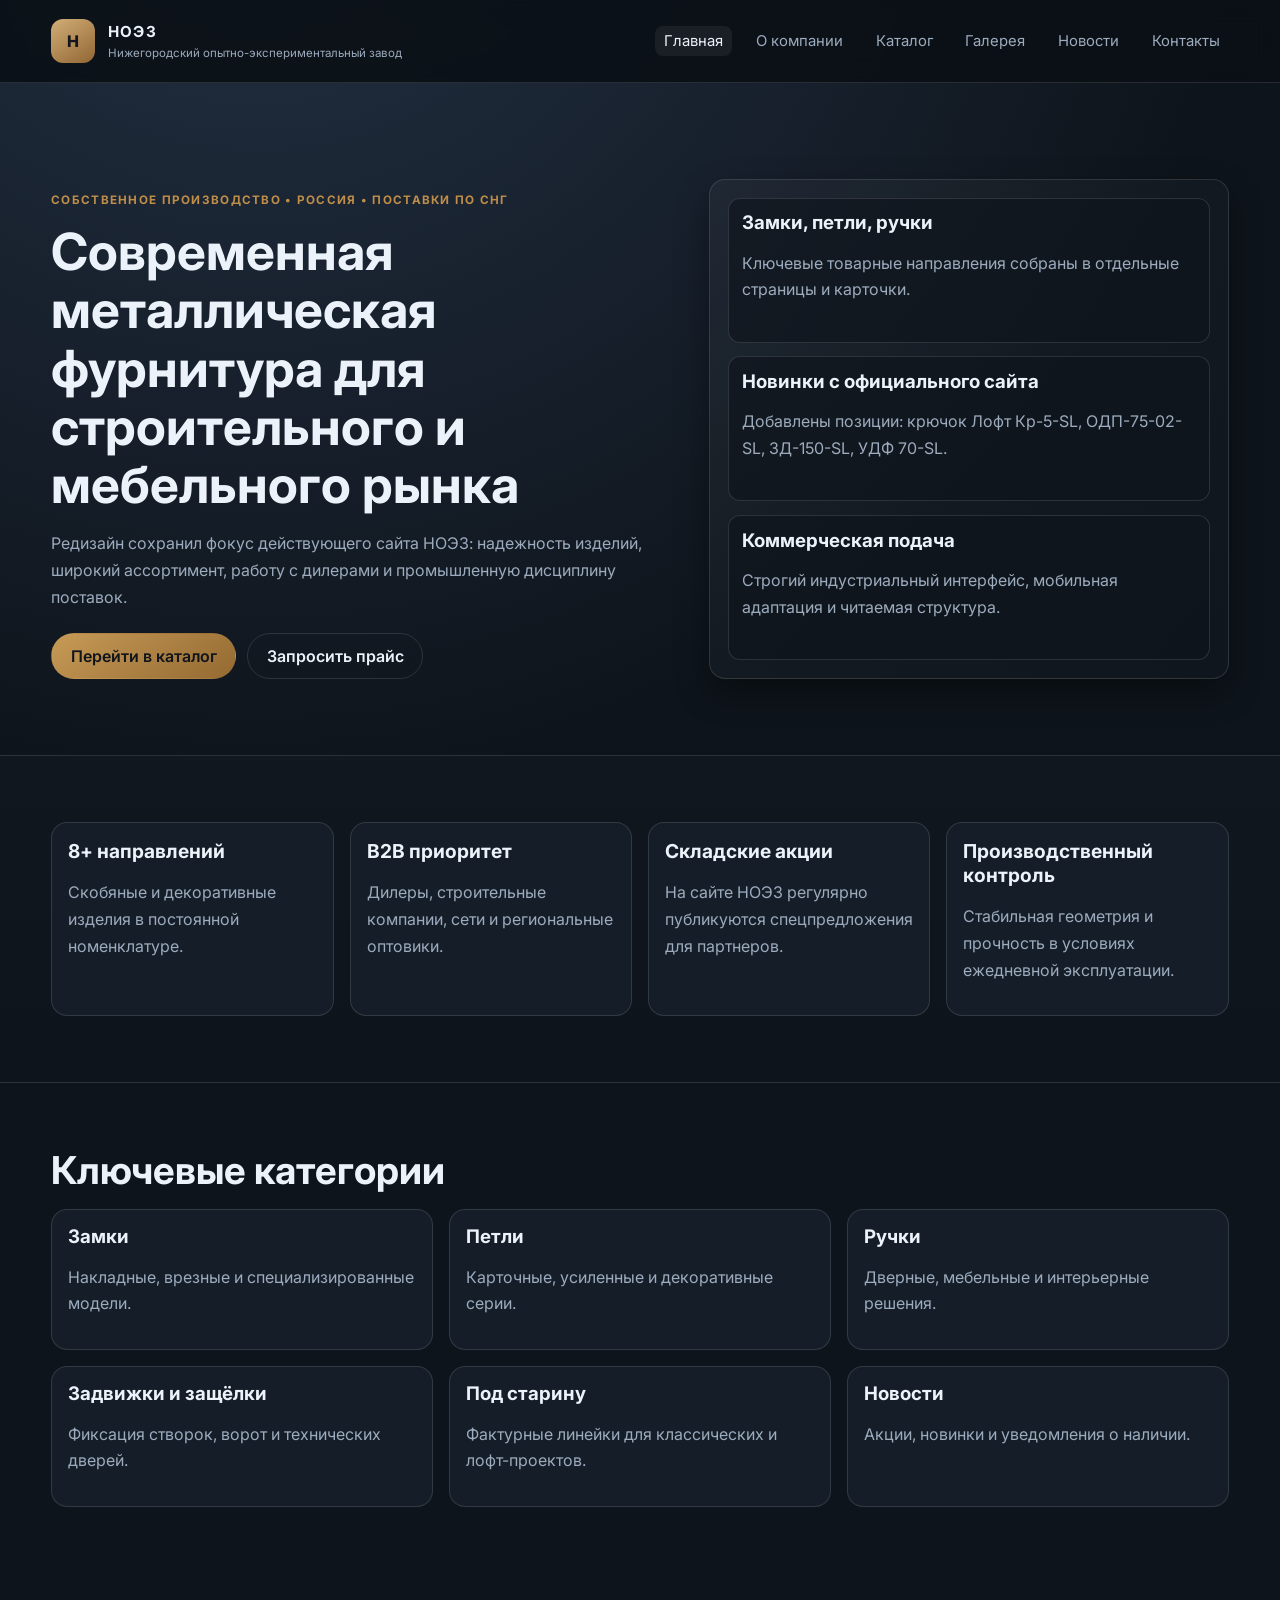
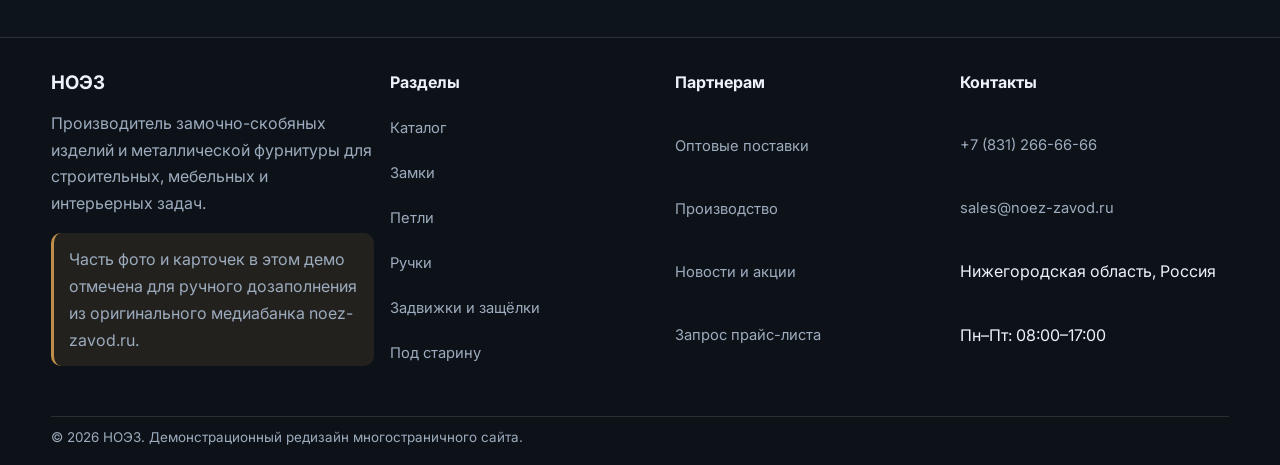
==== commit af37bd9d: "Build full 11-page NOEZ multipage redesign with unified navigation" ====
--- a/index.html
+++ b/index.html
@@ -1,93 +1,108 @@
 <!doctype html>
 <html lang="ru">
-  <head>
-    <meta charset="UTF-8" />
-    <meta name="viewport" content="width=device-width, initial-scale=1.0" />
-    <title>НОЭЗ — производитель скобяных изделий и металлической фурнитуры</title>
-    <meta name="description" content="Редизайн официального сайта НОЭЗ: каталог, категории продукции, новости, галерея, контакты и информация о производстве." />
-    <link rel="preconnect" href="https://fonts.googleapis.com" />
-    <link rel="preconnect" href="https://fonts.gstatic.com" crossorigin />
-    <link href="https://fonts.googleapis.com/css2?family=Inter:wght@400;500;600;700;800&display=swap" rel="stylesheet" />
-    <link rel="stylesheet" href="styles.css" />
-  </head>
-  <body>
-    <header class="header">
-      <div class="container header-inner">
-        <a class="brand" href="index.html"><span class="brand-mark">Н</span><span><strong>НОЭЗ</strong><small>Нижегородский опытно-экспериментальный завод</small></span></a>
-        <button class="menu-toggle" aria-expanded="false" aria-controls="mobile-menu"><span></span><span></span><span></span></button>
-        <nav class="nav" aria-label="Основная навигация">
-          <a class="active" href="index.html">Главная</a><a href="about.html">О компании</a><a href="catalog.html">Каталог</a><a href="gallery.html">Галерея</a><a href="news.html">Новости</a><a href="contacts.html">Контакты</a>
-        </nav>
+<head>
+  <meta charset="UTF-8" />
+  <meta name="viewport" content="width=device-width, initial-scale=1.0" />
+  <title>НОЭЗ — производитель фурнитуры и замочно-скобяных изделий</title>
+  <link rel="preconnect" href="https://fonts.googleapis.com" />
+  <link rel="preconnect" href="https://fonts.gstatic.com" crossorigin />
+  <link href="https://fonts.googleapis.com/css2?family=Inter:wght@400;500;600;700;800&display=swap" rel="stylesheet" />
+  <link rel="stylesheet" href="styles.css" />
+</head>
+<body data-page="home"><header class="site-header">
+  <div class="container header-row">
+    <a class="brand" href="index.html" aria-label="НОЭЗ">
+      <span class="brand-badge">Н</span>
+      <span><strong>НОЭЗ</strong><small>Нижегородский опытно-экспериментальный завод</small></span>
+    </a>
+    <button class="menu-btn" aria-expanded="false" aria-controls="mobile-nav"><span></span><span></span><span></span></button>
+    <nav class="main-nav" aria-label="Главное меню">
+      <a href="index.html" data-nav="home">Главная</a>
+      <a href="about.html" data-nav="about">О компании</a>
+      <a href="catalog.html" data-nav="catalog">Каталог</a>
+      <a href="gallery.html" data-nav="gallery">Галерея</a>
+      <a href="news.html" data-nav="news">Новости</a>
+      <a href="contacts.html" data-nav="contacts">Контакты</a>
+    </nav>
+  </div>
+  <nav class="mobile-nav" id="mobile-nav" aria-label="Мобильная навигация"><div class="container">
+    <a href="index.html" data-nav="home">Главная</a>
+    <a href="about.html" data-nav="about">О компании</a>
+    <a href="catalog.html" data-nav="catalog">Каталог</a>
+    <a href="gallery.html" data-nav="gallery">Галерея</a>
+    <a href="news.html" data-nav="news">Новости</a>
+    <a href="contacts.html" data-nav="contacts">Контакты</a>
+  </div></nav>
+</header><main>
+<section class="hero">
+  <div class="container hero-grid">
+    <div>
+      <p class="eyebrow">Собственное производство • Россия • Поставки по СНГ</p>
+      <h1>Современная металлическая фурнитура для строительного и мебельного рынка</h1>
+      <p>Редизайн сохранил фокус действующего сайта НОЭЗ: надежность изделий, широкий ассортимент, работу с дилерами и промышленную дисциплину поставок.</p>
+      <div class="btn-row">
+        <a class="btn btn-primary" href="catalog.html">Перейти в каталог</a>
+        <a class="btn btn-secondary" href="contacts.html">Запросить прайс</a>
       </div>
-      <nav class="mobile-menu" id="mobile-menu" aria-label="Мобильная навигация">
-        <a href="index.html">Главная</a><a href="about.html">О компании</a><a href="catalog.html">Каталог</a><a href="gallery.html">Галерея</a><a href="news.html">Новости</a><a href="contacts.html">Контакты</a>
-      </nav>
-    </header>
-
-    <main>
-      <section class="page-hero section-reveal">
-        <div class="container hero-grid">
-          <div>
-            <p class="eyebrow">Официальный редизайн структуры noez-zavod.ru</p>
-            <h1>Производство скобяных изделий и фурнитуры для B2B и розницы</h1>
-            <p>На сайте сохранены ключевые разделы НОЭЗ: каталог собственного производства, категории «Замки», «Петли», «Ручки», «Задвижки и защёлки», «Под старину», галерея, новости, раздел дилерам и контакты.</p>
-            <div class="actions"><a class="btn primary" href="catalog.html">Перейти в каталог</a><a class="btn secondary" href="contacts.html">Запросить прайс</a></div>
-          </div>
-          <div class="hero-panel">
-            <h3>Что усилено в новой версии</h3>
-            <ul class="product-meta">
-              <li>Многостраничная архитектура (11 страниц)</li>
-              <li>Единый промышленный UI-kit и типографика</li>
-              <li>Карточки товаров с параметрами и сериями</li>
-              <li>Удобная навигация + хлебные крошки</li>
-              <li>Адаптивные сетки для мобильных экранов</li>
-            </ul>
-            <p class="note">Часть фото отмечена как «требует ручной дозагрузки», где автопарсинг исходного сайта был ограничен.</p>
-          </div>
-        </div>
-      </section>
-
-      <section class="section-reveal">
-        <div class="container kpi-grid">
-          <article class="kpi"><h3>С 2008 года онлайн-каталог</h3><p>На действующем сайте НОЭЗ представлен широкий ассортимент скобяных изделий и декоративной фурнитуры.</p></article>
-          <article class="kpi"><h3>Продукция собственного производства</h3><p>Основной фокус: замки, петли, ручки, задвижки, щеколды, мебельная и декоративная серия.</p></article>
-          <article class="kpi"><h3>Поставки по РФ и СНГ</h3><p>Сохранён акцент на работе с дилерами, оптовыми клиентами и корпоративными партнёрами.</p></article>
-          <article class="kpi"><h3>Контакты из официального сайта</h3><p>Тел: 8 800-201-52-95, +7 (831) 274-00-71. Адрес: Нижний Новгород, ул. Берёзовская, 82А.</p></article>
-        </div>
-      </section>
-
-      <section class="section-reveal">
-        <div class="container">
-          <p class="eyebrow">Ключевые разделы</p>
-          <h2>Быстрые переходы в товарные направления</h2>
-          <div class="card-grid catalog-links">
-            <a class="category-link" href="category-locks.html"><h3>Замки</h3><p>Накладные, навесные и специализированные решения.</p></a>
-            <a class="category-link" href="category-hinges.html"><h3>Петли</h3><p>Петли-стрелы, карточные, декоративные и усиленные.</p></a>
-            <a class="category-link" href="category-handles.html"><h3>Ручки</h3><p>Ручки-скобы, мебельные и дверные варианты.</p></a>
-            <a class="category-link" href="category-latches.html"><h3>Задвижки и защёлки</h3><p>Щеколды, задвижки, шпингалеты и комплектующие.</p></a>
-            <a class="category-link" href="category-antique.html"><h3>Под старину</h3><p>Декоративные коллекции под классические интерьеры.</p></a>
-            <a class="category-link" href="news.html"><h3>Новости</h3><p>Акции, распродажи и обновления ассортимента.</p></a>
-          </div>
-        </div>
-      </section>
-    </main>
-
-    <footer class="footer">
-      <div class="container footer-grid">
-        <div>
-          <strong>НОЭЗ</strong>
-          <p>Нижегородский опытно-экспериментальный завод. Производство скобяных изделий, металлической фурнитуры и декоративных серий.</p>
-        </div>
-        <div class="footer-nav">
-          <a href="about.html">О компании</a><a href="catalog.html">Каталог</a><a href="gallery.html">Галерея</a><a href="news.html">Новости</a>
-        </div>
-        <div>
-          <p>8 800-201-52-95<br />+7 (831) 274-00-71<br />г. Нижний Новгород, ул. Березовская, 82А</p>
-          <p>© <span id="year"></span> НОЭЗ</p>
-        </div>
-      </div>
-    </footer>
-
-    <script src="script.js"></script>
-  </body>
-</html>
+    </div>
+    <div class="panel hero-panel">
+      <article><h3>Замки, петли, ручки</h3><p>Ключевые товарные направления собраны в отдельные страницы и карточки.</p></article>
+      <article><h3>Новинки с официального сайта</h3><p>Добавлены позиции: крючок Лофт Кр-5-SL, ОДП-75-02-SL, ЗД-150-SL, УДФ 70-SL.</p></article>
+      <article><h3>Коммерческая подача</h3><p>Строгий индустриальный интерфейс, мобильная адаптация и читаемая структура.</p></article>
+    </div>
+  </div>
+</section>
+<section class="section alt">
+  <div class="container grid-4">
+    <article class="card"><div class="kpi">8+ направлений</div><p>Скобяные и декоративные изделия в постоянной номенклатуре.</p></article>
+    <article class="card"><div class="kpi">B2B приоритет</div><p>Дилеры, строительные компании, сети и региональные оптовики.</p></article>
+    <article class="card"><div class="kpi">Складские акции</div><p>На сайте НОЭЗ регулярно публикуются спецпредложения для партнеров.</p></article>
+    <article class="card"><div class="kpi">Производственный контроль</div><p>Стабильная геометрия и прочность в условиях ежедневной эксплуатации.</p></article>
+  </div>
+</section>
+<section class="section">
+  <div class="container">
+    <h2>Ключевые категории</h2>
+    <div class="grid-3" style="margin-top:1rem;">
+      <a class="card" href="category-locks.html"><h3>Замки</h3><p>Накладные, врезные и специализированные модели.</p></a>
+      <a class="card" href="category-hinges.html"><h3>Петли</h3><p>Карточные, усиленные и декоративные серии.</p></a>
+      <a class="card" href="category-handles.html"><h3>Ручки</h3><p>Дверные, мебельные и интерьерные решения.</p></a>
+      <a class="card" href="category-bolts.html"><h3>Задвижки и защёлки</h3><p>Фиксация створок, ворот и технических дверей.</p></a>
+      <a class="card" href="category-vintage.html"><h3>Под старину</h3><p>Фактурные линейки для классических и лофт-проектов.</p></a>
+      <a class="card" href="news.html"><h3>Новости</h3><p>Акции, новинки и уведомления о наличии.</p></a>
+    </div>
+  </div>
+</section>
+</main><footer class="site-footer">
+  <div class="container footer-grid">
+    <div>
+      <h3>НОЭЗ</h3>
+      <p>Производитель замочно-скобяных изделий и металлической фурнитуры для строительных, мебельных и интерьерных задач.</p>
+      <p class="notice">Часть фото и карточек в этом демо отмечена для ручного дозаполнения из оригинального медиабанка noez-zavod.ru.</p>
+    </div>
+    <div class="footer-links">
+      <strong>Разделы</strong>
+      <a href="catalog.html">Каталог</a>
+      <a href="category-locks.html">Замки</a>
+      <a href="category-hinges.html">Петли</a>
+      <a href="category-handles.html">Ручки</a>
+      <a href="category-bolts.html">Задвижки и защёлки</a>
+      <a href="category-vintage.html">Под старину</a>
+    </div>
+    <div class="footer-links">
+      <strong>Партнерам</strong>
+      <a href="about.html#dealers">Оптовые поставки</a>
+      <a href="about.html#production">Производство</a>
+      <a href="news.html">Новости и акции</a>
+      <a href="contacts.html">Запрос прайс-листа</a>
+    </div>
+    <div class="footer-links">
+      <strong>Контакты</strong>
+      <a href="tel:+78312666666">+7 (831) 266-66-66</a>
+      <a href="mailto:sales@noez-zavod.ru">sales@noez-zavod.ru</a>
+      <span>Нижегородская область, Россия</span>
+      <span>Пн–Пт: 08:00–17:00</span>
+    </div>
+  </div>
+  <div class="container footer-bottom">© <span id="year"></span> НОЭЗ. Демонстрационный редизайн многостраничного сайта.</div>
+</footer><script src="script.js"></script></body></html>
--- a/styles.css
+++ b/styles.css
@@ -1,17 +1,16 @@
 :root {
   --bg: #0e141b;
-  --bg-soft: #131c25;
-  --surface: #182330;
-  --surface-2: #1f2d3d;
+  --bg-alt: #151e28;
+  --surface: #1d2835;
+  --surface-soft: #243243;
   --line: rgba(255, 255, 255, 0.12);
-  --text: #edf2f7;
-  --muted: #a8b4c6;
-  --accent: #c49753;
-  --accent-2: #8e6630;
-  --ok: #7cbf92;
-  --radius: 18px;
-  --radius-sm: 12px;
-  --shadow: 0 18px 38px rgba(0, 0, 0, 0.35);
+  --text: #ecf2f9;
+  --muted: #9cabbd;
+  --accent: #bf8e49;
+  --accent-dark: #8f652a;
+  --ok: #6eb28c;
+  --radius: 16px;
+  --shadow: 0 14px 32px rgba(0, 0, 0, 0.35);
 }
 
 * {
@@ -21,8 +20,8 @@
 html,
 body {
   margin: 0;
-  font-family: "Inter", system-ui, -apple-system, sans-serif;
-  background: radial-gradient(circle at right top, #243142 0%, var(--bg) 42%);
+  font-family: "Inter", system-ui, -apple-system, Segoe UI, Roboto, sans-serif;
+  background: radial-gradient(circle at 20% -10%, #243246, #0e141b 40%);
   color: var(--text);
 }
 
@@ -38,41 +37,41 @@
 
 .container {
   width: min(1200px, 92vw);
-  margin-inline: auto;
-}
-
-.header {
+  margin: 0 auto;
+}
+
+.site-header {
   position: sticky;
   top: 0;
   z-index: 100;
-  background: rgba(12, 17, 24, 0.92);
+  background: rgba(11, 16, 22, 0.9);
+  backdrop-filter: blur(12px);
   border-bottom: 1px solid var(--line);
-  backdrop-filter: blur(12px);
-}
-
-.header-inner {
-  min-height: 82px;
+}
+
+.header-row {
   display: flex;
   align-items: center;
   justify-content: space-between;
+  min-height: 82px;
   gap: 1rem;
 }
 
 .brand {
   display: flex;
+  gap: 0.8rem;
   align-items: center;
-  gap: 0.8rem;
-}
-
-.brand-mark {
+}
+
+.brand-badge {
   width: 44px;
-  aspect-ratio: 1;
+  height: 44px;
   border-radius: 12px;
   display: grid;
   place-items: center;
-  background: linear-gradient(140deg, #deb779, #8e6734);
-  color: #0d1117;
   font-weight: 800;
+  color: #12161d;
+  background: linear-gradient(145deg, #d2ae77, #916634);
 }
 
 .brand strong {
@@ -82,321 +81,400 @@
 }
 
 .brand small {
-  display: block;
   color: var(--muted);
   font-size: 0.72rem;
 }
 
-.nav {
-  display: flex;
-  gap: 1rem;
+.main-nav {
+  display: flex;
   align-items: center;
-  flex-wrap: wrap;
-  justify-content: flex-end;
-}
-
-.nav a {
-  color: var(--muted);
-  font-size: 0.92rem;
-  transition: color .2s ease;
-}
-
-.nav a:hover,
-.nav a.active {
+  gap: 0.95rem;
+}
+
+.main-nav a {
+  color: var(--muted);
+  padding: 0.35rem 0.55rem;
+  border-radius: 8px;
+  font-size: 0.93rem;
+}
+
+.main-nav a:hover,
+.main-nav a.active {
   color: var(--text);
-}
-
-.menu-toggle,
-.mobile-menu {
+  background: rgba(255, 255, 255, 0.06);
+}
+
+.menu-btn,
+.mobile-nav {
   display: none;
 }
 
-main section,
-main .page-hero {
-  padding: 76px 0;
+main {
+  min-height: calc(100vh - 120px);
+}
+
+.hero {
+  padding: 96px 0 76px;
+}
+
+.hero-grid {
+  display: grid;
+  grid-template-columns: 1.1fr 0.9fr;
+  gap: 1.4rem;
+  align-items: stretch;
 }
 
 .eyebrow {
-  margin: 0 0 .8rem;
   text-transform: uppercase;
-  letter-spacing: .11em;
-  font-size: .74rem;
+  letter-spacing: 0.11em;
+  font-size: 0.73rem;
   color: var(--accent);
-  font-weight: 600;
+  font-weight: 700;
 }
 
 h1,
 h2,
-h3,
-h4 {
+h3 {
   margin: 0;
-  line-height: 1.18;
+  line-height: 1.14;
 }
 
 h1 {
-  font-size: clamp(2rem, 4.2vw, 3.8rem);
+  font-size: clamp(2rem, 4vw, 3.5rem);
 }
 
 h2 {
-  font-size: clamp(1.5rem, 3vw, 2.55rem);
+  font-size: clamp(1.5rem, 3vw, 2.4rem);
 }
 
 p {
   color: var(--muted);
-  line-height: 1.66;
-}
-
-.hero-grid,
-.split {
-  display: grid;
-  grid-template-columns: 1.1fr .9fr;
-  gap: 1.4rem;
-  align-items: center;
-}
-
-.hero-panel,
-.surface {
-  background: linear-gradient(160deg, rgba(255,255,255,.03), rgba(255,255,255,.01));
+  line-height: 1.68;
+}
+
+.panel {
   border: 1px solid var(--line);
   border-radius: var(--radius);
+  background: linear-gradient(130deg, rgba(255, 255, 255, 0.04), rgba(255, 255, 255, 0.01));
+  box-shadow: var(--shadow);
+}
+
+.hero-panel {
   padding: 1.1rem;
-}
-
-.kpi-grid,
-.card-grid,
-.gallery-grid,
-.news-grid,
-.contact-grid,
-.footer-grid,
-.stats-grid {
-  display: grid;
-  gap: 1rem;
-}
-
-.kpi-grid,
-.stats-grid {
-  grid-template-columns: repeat(4,minmax(0,1fr));
-}
-
-.kpi,
-.stat,
-.product-card,
-.news-card,
-.contact-card,
-.category-link,
-.gallery-item,
-.info-card {
-  border: 1px solid var(--line);
-  border-radius: var(--radius);
-  background: var(--bg-soft);
-}
-
-.kpi,
-.stat,
-.info-card,
-.contact-card {
-  padding: 1rem;
-}
-
-.card-grid.catalog-links {
-  grid-template-columns: repeat(3,minmax(0,1fr));
-}
-
-.category-link {
-  padding: 1.1rem;
-  min-height: 170px;
-  transition: transform .2s ease, border-color .2s ease;
-}
-
-.category-link:hover,
-.product-card:hover,
-.news-card:hover,
-.gallery-item:hover {
-  transform: translateY(-3px);
-  border-color: rgba(196,151,83,.65);
-}
-
-.card-grid.products {
-  grid-template-columns: repeat(3,minmax(0,1fr));
-}
-
-.product-card {
-  overflow: hidden;
-}
-
-.product-card .media,
-.gallery-item {
-  min-height: 190px;
-  background: linear-gradient(150deg, #2c3c50, #15202c 70%);
-  position: relative;
-}
-
-.product-card .media::before,
-.gallery-item::before {
-  content: attr(data-photo);
-  position: absolute;
-  inset: auto 0 0;
-  font-size: .73rem;
-  color: #fff;
-  background: linear-gradient(transparent, rgba(0,0,0,.72));
-  padding: .75rem;
-}
-
-.product-body {
-  padding: 1rem;
-}
-
-.product-meta {
-  margin: .6rem 0 0;
-  padding: 0;
-  list-style: none;
-  display: grid;
-  gap: .45rem;
-}
-
-.product-meta li {
-  color: var(--muted);
-  font-size: .92rem;
-}
-
-.breadcrumbs {
-  margin-top: .8rem;
-  font-size: .86rem;
-  color: var(--muted);
-}
-
-.breadcrumbs a {
-  color: #d7bc8c;
-}
-
-.news-grid {
-  grid-template-columns: repeat(2,minmax(0,1fr));
-}
-
-.news-card {
-  padding: 1rem;
-}
-
-.news-card time {
-  color: #d8c09a;
-  font-size: .85rem;
-}
-
-.gallery-grid {
-  grid-template-columns: repeat(4,minmax(0,1fr));
-  grid-auto-rows: 180px;
-}
-
-.gallery-item.tall { grid-row: span 2; }
-.gallery-item.wide { grid-column: span 2; }
-
-.contact-grid {
-  grid-template-columns: 1.1fr .9fr;
+  display: grid;
+  gap: 0.85rem;
+}
+
+.hero-panel article {
+  border: 1px solid var(--line);
+  border-radius: 12px;
+  padding: 0.85rem;
+  background: rgba(15, 21, 28, 0.65);
+}
+
+.btn-row {
+  display: flex;
+  gap: 0.7rem;
+  flex-wrap: wrap;
+  margin-top: 1.4rem;
 }
 
 .btn {
+  min-height: 46px;
+  border-radius: 999px;
+  padding: 0 1.15rem;
   display: inline-flex;
   align-items: center;
   justify-content: center;
-  min-height: 46px;
-  padding: 0 1.15rem;
-  border-radius: 999px;
   border: 1px solid transparent;
   font-weight: 600;
 }
 
-.btn.primary {
-  color: #11161d;
-  background: linear-gradient(135deg, var(--accent), var(--accent-2));
-}
-
-.btn.secondary {
+.btn-primary {
+  color: #10151c;
+  background: linear-gradient(145deg, #c79a56, #946a32);
+}
+
+.btn-secondary {
   border-color: var(--line);
 }
 
-.actions {
+.section {
+  padding: 66px 0;
+}
+
+.section.alt {
+  background: linear-gradient(to bottom, rgba(255, 255, 255, 0.01), transparent);
+  border-top: 1px solid var(--line);
+  border-bottom: 1px solid var(--line);
+}
+
+.grid-4,
+.grid-3,
+.grid-2 {
+  display: grid;
+  gap: 1rem;
+}
+
+.grid-4 {
+  grid-template-columns: repeat(4, minmax(0, 1fr));
+}
+
+.grid-3 {
+  grid-template-columns: repeat(3, minmax(0, 1fr));
+}
+
+.grid-2 {
+  grid-template-columns: repeat(2, minmax(0, 1fr));
+}
+
+.card {
+  border: 1px solid var(--line);
+  border-radius: var(--radius);
+  padding: 1rem;
+  background: var(--bg-alt);
+}
+
+.card h3,
+.card h4 {
+  margin: 0;
+}
+
+.card p,
+.card li {
+  color: var(--muted);
+}
+
+.kpi {
+  font-size: 1.2rem;
+  font-weight: 700;
+  color: var(--text);
+}
+
+.page-hero {
+  padding: 56px 0 28px;
+}
+
+.breadcrumbs {
+  margin: 0;
+  padding: 0;
+  list-style: none;
   display: flex;
   flex-wrap: wrap;
-  gap: .7rem;
-  margin-top: 1.2rem;
-}
-
-.footer {
-  padding: 32px 0;
+  gap: 0.45rem;
+  color: var(--muted);
+  font-size: 0.88rem;
+}
+
+.breadcrumbs li::after {
+  content: "•";
+  margin-left: 0.45rem;
+  color: rgba(255, 255, 255, 0.35);
+}
+
+.breadcrumbs li:last-child::after {
+  display: none;
+}
+
+.page-title-wrap {
+  margin-top: 0.8rem;
+  display: grid;
+  gap: 0.8rem;
+}
+
+.product-card {
+  display: grid;
+  gap: 0.9rem;
+}
+
+.product-photo {
+  aspect-ratio: 4 / 3;
+  border-radius: 12px;
+  border: 1px solid var(--line);
+  overflow: hidden;
+  background: linear-gradient(120deg, #323f4f, #1b2632);
+  position: relative;
+}
+
+.product-photo img {
+  width: 100%;
+  height: 100%;
+  object-fit: cover;
+}
+
+.product-photo::after {
+  content: attr(data-note);
+  position: absolute;
+  left: 0;
+  right: 0;
+  bottom: 0;
+  padding: 0.45rem 0.55rem;
+  background: rgba(8, 12, 18, 0.78);
+  color: #d9e2ec;
+  font-size: 0.72rem;
+}
+
+.meta {
+  display: flex;
+  flex-wrap: wrap;
+  gap: 0.45rem;
+}
+
+.tag {
+  border: 1px solid var(--line);
+  border-radius: 999px;
+  padding: 0.2rem 0.6rem;
+  font-size: 0.78rem;
+  color: #d0dae7;
+}
+
+.notice {
+  border-left: 3px solid var(--accent);
+  padding: 0.8rem 0.9rem;
+  border-radius: 10px;
+  background: rgba(191, 142, 73, 0.12);
+}
+
+.news-item {
+  display: grid;
+  gap: 0.6rem;
+}
+
+.news-date {
+  color: #bec8d6;
+  font-size: 0.86rem;
+}
+
+.gallery-tile {
+  aspect-ratio: 1;
+  border-radius: 14px;
+  border: 1px solid var(--line);
+  overflow: hidden;
+  background: linear-gradient(130deg, #314153, #1a2431);
+  position: relative;
+}
+
+.gallery-tile.tall {
+  grid-row: span 2;
+  aspect-ratio: auto;
+}
+
+.gallery-tile.wide {
+  grid-column: span 2;
+  aspect-ratio: auto;
+}
+
+.gallery-tile span {
+  position: absolute;
+  left: 0;
+  right: 0;
+  bottom: 0;
+  padding: 0.45rem 0.6rem;
+  background: rgba(8, 13, 19, 0.78);
+  font-size: 0.78rem;
+}
+
+.site-footer {
+  margin-top: 64px;
   border-top: 1px solid var(--line);
-  background: #0b1117;
+  background: #0d1218;
 }
 
 .footer-grid {
-  grid-template-columns: 1.2fr 1fr 1fr;
-}
-
-.footer-nav {
-  display: grid;
-  gap: .4rem;
-}
-
-.note {
-  font-size: .85rem;
-  color: #d3b889;
-}
-
-.section-reveal {
-  opacity: 0;
-  transform: translateY(20px);
-  transition: .6s ease;
-}
-
-.section-reveal.visible {
-  opacity: 1;
-  transform: none;
-}
-
-@media (max-width: 1080px) {
-  .nav { display: none; }
-  .menu-toggle {
-    display: inline-grid;
+  padding: 34px 0;
+  display: grid;
+  grid-template-columns: 1.2fr 1fr 1fr 1fr;
+  gap: 1rem;
+}
+
+.footer-links {
+  display: grid;
+  gap: 0.42rem;
+}
+
+.footer-links a {
+  color: var(--muted);
+  font-size: 0.92rem;
+}
+
+.footer-bottom {
+  border-top: 1px solid var(--line);
+  padding: 12px 0 20px;
+  color: var(--muted);
+  font-size: 0.84rem;
+}
+
+@media (max-width: 1100px) {
+  .main-nav {
+    display: none;
+  }
+
+  .menu-btn {
+    display: inline-flex;
+    flex-direction: column;
     gap: 4px;
-    border: 0;
+    width: 42px;
+    height: 42px;
+    border-radius: 10px;
+    border: 1px solid var(--line);
     background: transparent;
-  }
-  .menu-toggle span { width: 24px; height: 2px; background: var(--text); }
-  .mobile-menu {
+    align-items: center;
+    justify-content: center;
+  }
+
+  .menu-btn span {
+    width: 19px;
+    height: 2px;
+    background: #d7e0eb;
+  }
+
+  .mobile-nav {
+    display: none;
+    border-top: 1px solid var(--line);
+    padding: 0.6rem 0 1rem;
+  }
+
+  .mobile-nav.open {
     display: grid;
-    max-height: 0;
-    overflow: hidden;
-    transition: max-height .3s ease;
-    border-top: 1px solid var(--line);
-    background: #101720;
-  }
-  .mobile-menu.open { max-height: 380px; }
-  .mobile-menu a { padding: .8rem 4vw; border-bottom: 1px solid var(--line); color: var(--muted); }
+  }
+
+  .mobile-nav .container {
+    display: grid;
+    gap: 0.4rem;
+  }
+
+  .mobile-nav a {
+    padding: 0.55rem 0.2rem;
+    color: var(--muted);
+  }
 
   .hero-grid,
-  .split,
-  .contact-grid,
-  .footer-grid,
-  .card-grid.products,
-  .card-grid.catalog-links,
-  .gallery-grid,
-  .news-grid { grid-template-columns: 1fr 1fr; }
-
-  .gallery-item.wide,
-  .gallery-item.tall { grid-column: auto; grid-row: auto; }
-}
-
-@media (max-width: 700px) {
-  main section,
-  main .page-hero { padding: 58px 0; }
-
-  .hero-grid,
-  .split,
-  .contact-grid,
-  .footer-grid,
-  .card-grid.products,
-  .card-grid.catalog-links,
-  .kpi-grid,
-  .stats-grid,
-  .gallery-grid,
-  .news-grid { grid-template-columns: 1fr; }
-}
+  .grid-4,
+  .grid-3,
+  .grid-2,
+  .footer-grid {
+    grid-template-columns: 1fr;
+  }
+
+  .gallery-tile.wide,
+  .gallery-tile.tall {
+    grid-column: auto;
+    grid-row: auto;
+    aspect-ratio: 1.2;
+  }
+}
+
+@media (max-width: 640px) {
+  .hero,
+  .section {
+    padding: 52px 0;
+  }
+
+  .page-hero {
+    padding: 42px 0 20px;
+  }
+
+  .brand small {
+    display: none;
+  }
+}
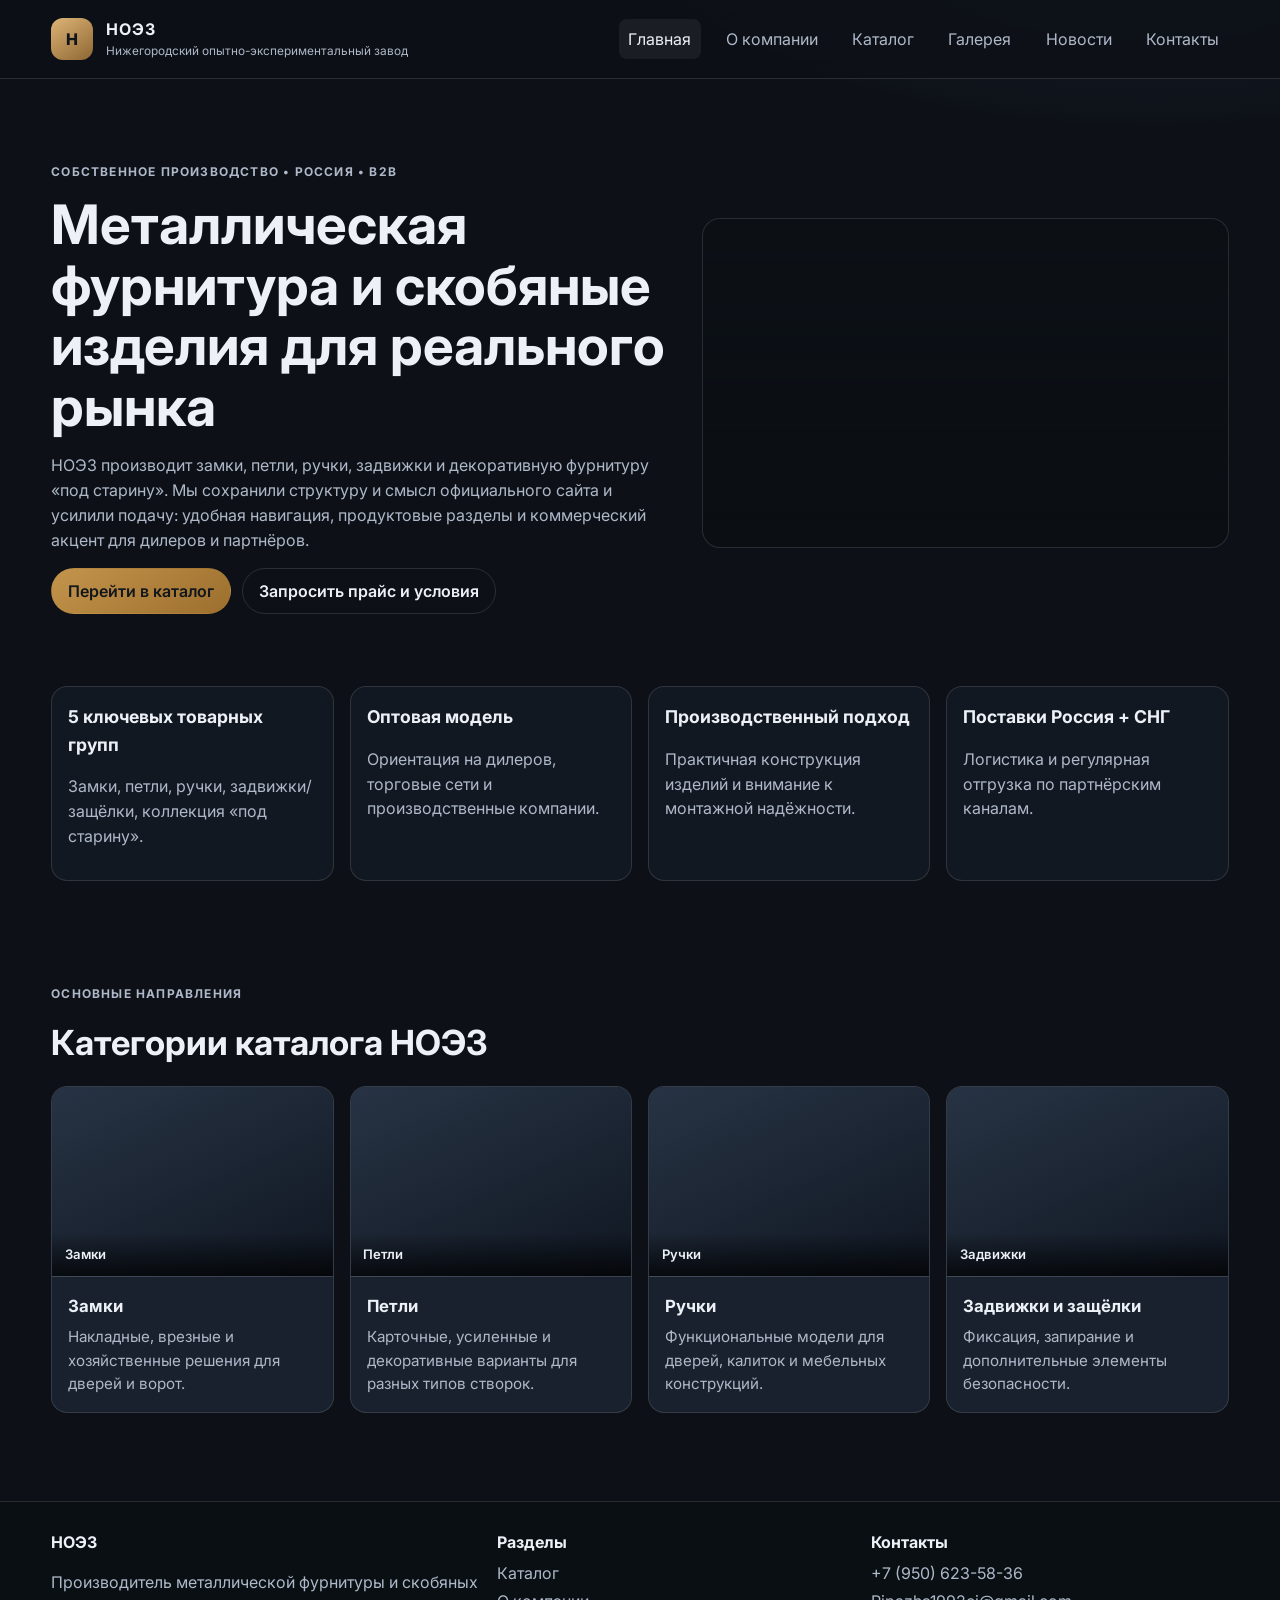
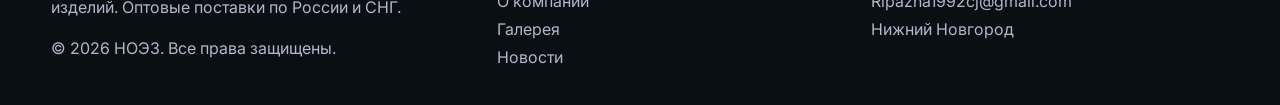
==== commit 011ddd1e: "Создать многостраничный редизайн сайта НОЭЗ на 11 страниц" ====
--- a/index.html
+++ b/index.html
@@ -3,106 +3,112 @@
 <head>
   <meta charset="UTF-8" />
   <meta name="viewport" content="width=device-width, initial-scale=1.0" />
-  <title>НОЭЗ — производитель фурнитуры и замочно-скобяных изделий</title>
+  <title>НОЭЗ — Производитель замков и фурнитуры</title>
+  <meta name="description" content="Редизайн официального сайта НОЭЗ: каталог замков, петель, ручек и фурнитуры." />
   <link rel="preconnect" href="https://fonts.googleapis.com" />
   <link rel="preconnect" href="https://fonts.gstatic.com" crossorigin />
   <link href="https://fonts.googleapis.com/css2?family=Inter:wght@400;500;600;700;800&display=swap" rel="stylesheet" />
   <link rel="stylesheet" href="styles.css" />
 </head>
-<body data-page="home"><header class="site-header">
-  <div class="container header-row">
+<body>
+
+<header class="header">
+  <div class="container header-inner">
     <a class="brand" href="index.html" aria-label="НОЭЗ">
-      <span class="brand-badge">Н</span>
+      <span class="brand-mark" aria-hidden="true">Н</span>
       <span><strong>НОЭЗ</strong><small>Нижегородский опытно-экспериментальный завод</small></span>
     </a>
-    <button class="menu-btn" aria-expanded="false" aria-controls="mobile-nav"><span></span><span></span><span></span></button>
-    <nav class="main-nav" aria-label="Главное меню">
-      <a href="index.html" data-nav="home">Главная</a>
-      <a href="about.html" data-nav="about">О компании</a>
-      <a href="catalog.html" data-nav="catalog">Каталог</a>
-      <a href="gallery.html" data-nav="gallery">Галерея</a>
-      <a href="news.html" data-nav="news">Новости</a>
-      <a href="contacts.html" data-nav="contacts">Контакты</a>
+    <button class="menu-toggle" aria-expanded="false" aria-controls="mobile-menu"><span></span><span></span><span></span></button>
+    <nav class="nav" aria-label="Главная навигация">
+      <a data-nav href="index.html">Главная</a>
+      <a data-nav href="about.html">О компании</a>
+      <a data-nav href="catalog.html">Каталог</a>
+      <a data-nav href="gallery.html">Галерея</a>
+      <a data-nav href="news.html">Новости</a>
+      <a data-nav href="contacts.html">Контакты</a>
     </nav>
   </div>
-  <nav class="mobile-nav" id="mobile-nav" aria-label="Мобильная навигация"><div class="container">
-    <a href="index.html" data-nav="home">Главная</a>
-    <a href="about.html" data-nav="about">О компании</a>
-    <a href="catalog.html" data-nav="catalog">Каталог</a>
-    <a href="gallery.html" data-nav="gallery">Галерея</a>
-    <a href="news.html" data-nav="news">Новости</a>
-    <a href="contacts.html" data-nav="contacts">Контакты</a>
-  </div></nav>
-</header><main>
-<section class="hero">
-  <div class="container hero-grid">
-    <div>
-      <p class="eyebrow">Собственное производство • Россия • Поставки по СНГ</p>
-      <h1>Современная металлическая фурнитура для строительного и мебельного рынка</h1>
-      <p>Редизайн сохранил фокус действующего сайта НОЭЗ: надежность изделий, широкий ассортимент, работу с дилерами и промышленную дисциплину поставок.</p>
-      <div class="btn-row">
-        <a class="btn btn-primary" href="catalog.html">Перейти в каталог</a>
-        <a class="btn btn-secondary" href="contacts.html">Запросить прайс</a>
+  <nav class="mobile-menu" id="mobile-menu" aria-label="Мобильное меню">
+    <a href="index.html">Главная</a>
+    <a href="about.html">О компании</a>
+    <a href="catalog.html">Каталог</a>
+    <a href="category-locks.html">Замки</a>
+    <a href="category-hinges.html">Петли</a>
+    <a href="category-handles.html">Ручки</a>
+    <a href="category-latches.html">Задвижки и защёлки</a>
+    <a href="category-antique.html">Под старину</a>
+    <a href="gallery.html">Галерея</a>
+    <a href="news.html">Новости</a>
+    <a href="contacts.html">Контакты</a>
+  </nav>
+</header>
+
+
+<main>
+  <section class="page-hero">
+    <div class="container hero-grid">
+      <div>
+        <p class="eyebrow">Собственное производство • Россия • B2B</p>
+        <h1>Металлическая фурнитура и скобяные изделия для реального рынка</h1>
+        <p>НОЭЗ производит замки, петли, ручки, задвижки и декоративную фурнитуру «под старину». Мы сохранили структуру и смысл официального сайта и усилили подачу: удобная навигация, продуктовые разделы и коммерческий акцент для дилеров и партнёров.</p>
+        <div class="btn-row">
+          <a class="btn btn-primary" href="catalog.html">Перейти в каталог</a>
+          <a class="btn btn-secondary" href="contacts.html">Запросить прайс и условия</a>
+        </div>
+      </div>
+      <div class="hero-photo" role="img" aria-label="Производственный цех и металлические изделия"></div>
+    </div>
+  </section>
+
+  <section>
+    <div class="container grid stats-grid">
+      <article class="tile"><strong>5 ключевых товарных групп</strong><p class="muted">Замки, петли, ручки, задвижки/защёлки, коллекция «под старину».</p></article>
+      <article class="tile"><strong>Оптовая модель</strong><p class="muted">Ориентация на дилеров, торговые сети и производственные компании.</p></article>
+      <article class="tile"><strong>Производственный подход</strong><p class="muted">Практичная конструкция изделий и внимание к монтажной надёжности.</p></article>
+      <article class="tile"><strong>Поставки Россия + СНГ</strong><p class="muted">Логистика и регулярная отгрузка по партнёрским каналам.</p></article>
+    </div>
+  </section>
+
+  <section>
+    <div class="container">
+      <div class="section-head">
+        <p class="eyebrow">Основные направления</p>
+        <h2>Категории каталога НОЭЗ</h2>
+      </div>
+      <div class="grid cards-4">
+        <a class="card" href="category-locks.html"><div class="media placeholder" data-label="Замки"></div><div class="card-content"><h3>Замки</h3><p>Накладные, врезные и хозяйственные решения для дверей и ворот.</p></div></a>
+        <a class="card" href="category-hinges.html"><div class="media placeholder" data-label="Петли"></div><div class="card-content"><h3>Петли</h3><p>Карточные, усиленные и декоративные варианты для разных типов створок.</p></div></a>
+        <a class="card" href="category-handles.html"><div class="media placeholder" data-label="Ручки"></div><div class="card-content"><h3>Ручки</h3><p>Функциональные модели для дверей, калиток и мебельных конструкций.</p></div></a>
+        <a class="card" href="category-latches.html"><div class="media placeholder" data-label="Задвижки"></div><div class="card-content"><h3>Задвижки и защёлки</h3><p>Фиксация, запирание и дополнительные элементы безопасности.</p></div></a>
       </div>
     </div>
-    <div class="panel hero-panel">
-      <article><h3>Замки, петли, ручки</h3><p>Ключевые товарные направления собраны в отдельные страницы и карточки.</p></article>
-      <article><h3>Новинки с официального сайта</h3><p>Добавлены позиции: крючок Лофт Кр-5-SL, ОДП-75-02-SL, ЗД-150-SL, УДФ 70-SL.</p></article>
-      <article><h3>Коммерческая подача</h3><p>Строгий индустриальный интерфейс, мобильная адаптация и читаемая структура.</p></article>
+  </section>
+</main>
+
+
+<footer class="footer">
+  <div class="container footer-grid">
+    <div>
+      <h4>НОЭЗ</h4>
+      <p class="muted">Производитель металлической фурнитуры и скобяных изделий. Оптовые поставки по России и СНГ.</p>
+      <p class="muted">© <span id="year"></span> НОЭЗ. Все права защищены.</p>
+    </div>
+    <div>
+      <h4>Разделы</h4>
+      <a href="catalog.html">Каталог</a>
+      <a href="about.html">О компании</a>
+      <a href="gallery.html">Галерея</a>
+      <a href="news.html">Новости</a>
+    </div>
+    <div>
+      <h4>Контакты</h4>
+      <a href="tel:+79506235836">+7 (950) 623-58-36</a>
+      <a href="mailto:Ripazha1992cj@gmail.com">Ripazha1992cj@gmail.com</a>
+      <span class="muted">Нижний Новгород</span>
     </div>
   </div>
-</section>
-<section class="section alt">
-  <div class="container grid-4">
-    <article class="card"><div class="kpi">8+ направлений</div><p>Скобяные и декоративные изделия в постоянной номенклатуре.</p></article>
-    <article class="card"><div class="kpi">B2B приоритет</div><p>Дилеры, строительные компании, сети и региональные оптовики.</p></article>
-    <article class="card"><div class="kpi">Складские акции</div><p>На сайте НОЭЗ регулярно публикуются спецпредложения для партнеров.</p></article>
-    <article class="card"><div class="kpi">Производственный контроль</div><p>Стабильная геометрия и прочность в условиях ежедневной эксплуатации.</p></article>
-  </div>
-</section>
-<section class="section">
-  <div class="container">
-    <h2>Ключевые категории</h2>
-    <div class="grid-3" style="margin-top:1rem;">
-      <a class="card" href="category-locks.html"><h3>Замки</h3><p>Накладные, врезные и специализированные модели.</p></a>
-      <a class="card" href="category-hinges.html"><h3>Петли</h3><p>Карточные, усиленные и декоративные серии.</p></a>
-      <a class="card" href="category-handles.html"><h3>Ручки</h3><p>Дверные, мебельные и интерьерные решения.</p></a>
-      <a class="card" href="category-bolts.html"><h3>Задвижки и защёлки</h3><p>Фиксация створок, ворот и технических дверей.</p></a>
-      <a class="card" href="category-vintage.html"><h3>Под старину</h3><p>Фактурные линейки для классических и лофт-проектов.</p></a>
-      <a class="card" href="news.html"><h3>Новости</h3><p>Акции, новинки и уведомления о наличии.</p></a>
-    </div>
-  </div>
-</section>
-</main><footer class="site-footer">
-  <div class="container footer-grid">
-    <div>
-      <h3>НОЭЗ</h3>
-      <p>Производитель замочно-скобяных изделий и металлической фурнитуры для строительных, мебельных и интерьерных задач.</p>
-      <p class="notice">Часть фото и карточек в этом демо отмечена для ручного дозаполнения из оригинального медиабанка noez-zavod.ru.</p>
-    </div>
-    <div class="footer-links">
-      <strong>Разделы</strong>
-      <a href="catalog.html">Каталог</a>
-      <a href="category-locks.html">Замки</a>
-      <a href="category-hinges.html">Петли</a>
-      <a href="category-handles.html">Ручки</a>
-      <a href="category-bolts.html">Задвижки и защёлки</a>
-      <a href="category-vintage.html">Под старину</a>
-    </div>
-    <div class="footer-links">
-      <strong>Партнерам</strong>
-      <a href="about.html#dealers">Оптовые поставки</a>
-      <a href="about.html#production">Производство</a>
-      <a href="news.html">Новости и акции</a>
-      <a href="contacts.html">Запрос прайс-листа</a>
-    </div>
-    <div class="footer-links">
-      <strong>Контакты</strong>
-      <a href="tel:+78312666666">+7 (831) 266-66-66</a>
-      <a href="mailto:sales@noez-zavod.ru">sales@noez-zavod.ru</a>
-      <span>Нижегородская область, Россия</span>
-      <span>Пн–Пт: 08:00–17:00</span>
-    </div>
-  </div>
-  <div class="container footer-bottom">© <span id="year"></span> НОЭЗ. Демонстрационный редизайн многостраничного сайта.</div>
-</footer><script src="script.js"></script></body></html>+</footer>
+<script src="script.js"></script>
+
+</body>
+</html>
--- a/styles.css
+++ b/styles.css
@@ -1,480 +1,185 @@
 :root {
-  --bg: #0e141b;
-  --bg-alt: #151e28;
-  --surface: #1d2835;
-  --surface-soft: #243243;
+  --bg: #0d1117;
+  --bg-soft: #121822;
+  --surface: #18212d;
+  --surface-2: #1f2a37;
   --line: rgba(255, 255, 255, 0.12);
-  --text: #ecf2f9;
-  --muted: #9cabbd;
-  --accent: #bf8e49;
-  --accent-dark: #8f652a;
-  --ok: #6eb28c;
-  --radius: 16px;
-  --shadow: 0 14px 32px rgba(0, 0, 0, 0.35);
+  --text: #edf1f7;
+  --muted: #aeb8c8;
+  --accent: #c2944b;
+  --accent-2: #9d6f2e;
+  --success: #6cb87a;
+  --radius: 18px;
+  --shadow: 0 18px 40px rgba(0, 0, 0, 0.35);
 }
 
-* {
-  box-sizing: border-box;
+* { box-sizing: border-box; }
+html, body { margin: 0; padding: 0; }
+body {
+  font-family: "Inter", system-ui, -apple-system, sans-serif;
+  color: var(--text);
+  background: radial-gradient(1200px 600px at 90% -10%, #202c3d 0, var(--bg) 50%);
+  line-height: 1.55;
+}
+img { max-width: 100%; display: block; }
+a { color: inherit; text-decoration: none; }
+
+.container { width: min(1200px, 92vw); margin: 0 auto; }
+
+.header {
+  position: sticky; top: 0; z-index: 100;
+  background: rgba(13, 17, 23, 0.86);
+  backdrop-filter: blur(10px);
+  border-bottom: 1px solid var(--line);
+}
+.header-inner {
+  min-height: 78px;
+  display: flex; align-items: center; justify-content: space-between; gap: 1rem;
+}
+.brand { display: flex; align-items: center; gap: .8rem; }
+.brand-mark {
+  width: 42px; aspect-ratio: 1; border-radius: 12px;
+  display: grid; place-items: center;
+  background: linear-gradient(145deg, #ddb577, #8e6632);
+  color: #10141b; font-weight: 800;
+}
+.brand strong { letter-spacing: .06em; }
+.brand small { display: block; color: var(--muted); font-size: .74rem; }
+
+.nav { display: flex; gap: .95rem; flex-wrap: wrap; }
+.nav a {
+  color: var(--muted);
+  padding: .45rem .6rem; border-radius: 8px;
+  transition: .2s ease;
+}
+.nav a:hover, .nav a.active {
+  color: var(--text); background: rgba(255,255,255,.06);
+}
+.menu-toggle, .mobile-menu { display: none; }
+
+.page-hero { padding: 72px 0 44px; }
+.page-hero h1 { margin: 0; font-size: clamp(1.9rem, 4.3vw, 3.4rem); line-height: 1.12; }
+.page-hero p { color: var(--muted); max-width: 72ch; }
+.eyebrow { text-transform: uppercase; letter-spacing: .1em; color: var(--accent); font-size: .75rem; font-weight: 700; }
+
+.hero-grid { display: grid; grid-template-columns: 1.08fr .92fr; gap: 1rem 2rem; align-items: center; }
+.hero-panel {
+  padding: 1rem; border: 1px solid var(--line); border-radius: var(--radius);
+  background: linear-gradient(160deg, rgba(255,255,255,.04), rgba(255,255,255,.01));
+}
+.hero-photo {
+  min-height: 330px; border-radius: var(--radius); border: 1px solid var(--line);
+  background-image: linear-gradient(rgba(10,14,18,.25), rgba(10,14,18,.7)), url('https://images.unsplash.com/photo-1567789884554-0b844b597180?auto=format&fit=crop&w=1200&q=80');
+  background-size: cover; background-position: center;
 }
 
-html,
-body {
-  margin: 0;
-  font-family: "Inter", system-ui, -apple-system, Segoe UI, Roboto, sans-serif;
-  background: radial-gradient(circle at 20% -10%, #243246, #0e141b 40%);
-  color: var(--text);
+section { padding: 28px 0 64px; }
+.section-head { margin-bottom: 1rem; }
+.section-head h2 { margin: .2rem 0 .4rem; font-size: clamp(1.4rem, 2.7vw, 2.3rem); }
+.section-head p { color: var(--muted); }
+
+.grid { display: grid; gap: 1rem; }
+.stats-grid { grid-template-columns: repeat(4, minmax(0,1fr)); }
+.tile {
+  border: 1px solid var(--line); border-radius: 16px; padding: 1rem;
+  background: var(--bg-soft);
+}
+.tile strong { display: block; font-size: 1.1rem; margin-bottom: .35rem; }
+
+.cards-4 { grid-template-columns: repeat(4, minmax(0,1fr)); }
+.cards-3 { grid-template-columns: repeat(3, minmax(0,1fr)); }
+.cards-2 { grid-template-columns: repeat(2, minmax(0,1fr)); }
+
+.card {
+  border: 1px solid var(--line); border-radius: 16px;
+  background: var(--surface);
+  overflow: hidden;
+  transition: transform .2s ease, border-color .2s ease;
+}
+.card:hover { transform: translateY(-4px); border-color: rgba(194,148,75,.7); }
+.card-content { padding: 1rem; }
+.card h3 { margin: 0 0 .4rem; font-size: 1.05rem; }
+.card p { margin: 0; color: var(--muted); font-size: .95rem; }
+
+.media {
+  min-height: 190px;
+  border-bottom: 1px solid var(--line);
+  background-size: cover; background-position: center;
+}
+.media.placeholder {
+  background: linear-gradient(155deg, #273344, #101722);
+  position: relative;
+}
+.media.placeholder::before {
+  content: attr(data-label); position: absolute; inset: auto 0 0;
+  padding: .7rem .8rem; font-weight: 600; font-size: .82rem;
+  background: linear-gradient(to top, rgba(0,0,0,.72), transparent);
 }
 
-a {
-  color: inherit;
-  text-decoration: none;
+.product-meta {
+  margin-top: .8rem;
+  display: flex; justify-content: space-between; align-items: center; gap: .7rem;
+  color: var(--muted); font-size: .85rem;
+}
+.badge {
+  padding: .2rem .55rem; border: 1px solid rgba(194,148,75,.5);
+  border-radius: 999px; color: #ebc483;
 }
 
-img {
-  max-width: 100%;
-  display: block;
+.btn-row { display: flex; flex-wrap: wrap; gap: .7rem; margin-top: 1rem; }
+.btn {
+  min-height: 46px; border-radius: 999px; padding: 0 1rem;
+  display: inline-flex; align-items: center; justify-content: center;
+  border: 1px solid transparent; font-weight: 600;
+}
+.btn-primary { background: linear-gradient(145deg, var(--accent), var(--accent-2)); color: #12161d; }
+.btn-secondary { border-color: var(--line); color: var(--text); }
+
+.breadcrumbs {
+  border-top: 1px solid var(--line);
+  border-bottom: 1px solid var(--line);
+  background: rgba(255,255,255,.02);
+}
+.breadcrumbs .container { min-height: 44px; display:flex; align-items:center; gap:.45rem; color: var(--muted); font-size:.9rem; }
+.breadcrumbs a:hover { color: var(--text); }
+
+.notice {
+  padding: .85rem 1rem;
+  border: 1px dashed rgba(194,148,75,.6);
+  border-radius: 12px;
+  background: rgba(194,148,75,.08);
+  color: #e3c085;
 }
 
-.container {
-  width: min(1200px, 92vw);
-  margin: 0 auto;
+.contacts-wrap { display:grid; grid-template-columns: 1.1fr .9fr; gap: 1rem; }
+.contact-list p { margin: .45rem 0; }
+.footer {
+  margin-top: 24px;
+  border-top: 1px solid var(--line);
+  background: #0a0f14;
+  padding: 28px 0;
 }
+.footer-grid { display:grid; grid-template-columns: 1.2fr 1fr 1fr; gap: 1rem; }
+.footer h4 { margin: 0 0 .4rem; }
+.footer a { color: var(--muted); display:block; margin: .2rem 0; }
+.footer a:hover { color: var(--text); }
+.muted { color: var(--muted); }
 
-.site-header {
-  position: sticky;
-  top: 0;
-  z-index: 100;
-  background: rgba(11, 16, 22, 0.9);
-  backdrop-filter: blur(12px);
-  border-bottom: 1px solid var(--line);
+@media (max-width: 1024px) {
+  .stats-grid, .cards-4 { grid-template-columns: repeat(2, minmax(0,1fr)); }
+  .hero-grid, .cards-3, .contacts-wrap, .footer-grid { grid-template-columns: 1fr; }
 }
-
-.header-row {
-  display: flex;
-  align-items: center;
-  justify-content: space-between;
-  min-height: 82px;
-  gap: 1rem;
+@media (max-width: 820px) {
+  .nav { display: none; }
+  .menu-toggle { display: inline-grid; gap: 4px; background: transparent; border: 0; }
+  .menu-toggle span { width: 24px; height: 2px; background: var(--text); }
+  .mobile-menu {
+    display: grid; max-height: 0; overflow: hidden; transition: max-height .28s ease;
+    border-top: 1px solid var(--line); background: #0f1520;
+  }
+  .mobile-menu.open { max-height: 460px; }
+  .mobile-menu a { padding: .8rem 4vw; border-bottom: 1px solid var(--line); color: var(--muted); }
 }
-
-.brand {
-  display: flex;
-  gap: 0.8rem;
-  align-items: center;
+@media (max-width: 560px) {
+  .cards-4, .cards-3, .cards-2, .stats-grid { grid-template-columns: 1fr; }
 }
-
-.brand-badge {
-  width: 44px;
-  height: 44px;
-  border-radius: 12px;
-  display: grid;
-  place-items: center;
-  font-weight: 800;
-  color: #12161d;
-  background: linear-gradient(145deg, #d2ae77, #916634);
-}
-
-.brand strong {
-  display: block;
-  letter-spacing: 0.08em;
-  font-size: 0.95rem;
-}
-
-.brand small {
-  color: var(--muted);
-  font-size: 0.72rem;
-}
-
-.main-nav {
-  display: flex;
-  align-items: center;
-  gap: 0.95rem;
-}
-
-.main-nav a {
-  color: var(--muted);
-  padding: 0.35rem 0.55rem;
-  border-radius: 8px;
-  font-size: 0.93rem;
-}
-
-.main-nav a:hover,
-.main-nav a.active {
-  color: var(--text);
-  background: rgba(255, 255, 255, 0.06);
-}
-
-.menu-btn,
-.mobile-nav {
-  display: none;
-}
-
-main {
-  min-height: calc(100vh - 120px);
-}
-
-.hero {
-  padding: 96px 0 76px;
-}
-
-.hero-grid {
-  display: grid;
-  grid-template-columns: 1.1fr 0.9fr;
-  gap: 1.4rem;
-  align-items: stretch;
-}
-
-.eyebrow {
-  text-transform: uppercase;
-  letter-spacing: 0.11em;
-  font-size: 0.73rem;
-  color: var(--accent);
-  font-weight: 700;
-}
-
-h1,
-h2,
-h3 {
-  margin: 0;
-  line-height: 1.14;
-}
-
-h1 {
-  font-size: clamp(2rem, 4vw, 3.5rem);
-}
-
-h2 {
-  font-size: clamp(1.5rem, 3vw, 2.4rem);
-}
-
-p {
-  color: var(--muted);
-  line-height: 1.68;
-}
-
-.panel {
-  border: 1px solid var(--line);
-  border-radius: var(--radius);
-  background: linear-gradient(130deg, rgba(255, 255, 255, 0.04), rgba(255, 255, 255, 0.01));
-  box-shadow: var(--shadow);
-}
-
-.hero-panel {
-  padding: 1.1rem;
-  display: grid;
-  gap: 0.85rem;
-}
-
-.hero-panel article {
-  border: 1px solid var(--line);
-  border-radius: 12px;
-  padding: 0.85rem;
-  background: rgba(15, 21, 28, 0.65);
-}
-
-.btn-row {
-  display: flex;
-  gap: 0.7rem;
-  flex-wrap: wrap;
-  margin-top: 1.4rem;
-}
-
-.btn {
-  min-height: 46px;
-  border-radius: 999px;
-  padding: 0 1.15rem;
-  display: inline-flex;
-  align-items: center;
-  justify-content: center;
-  border: 1px solid transparent;
-  font-weight: 600;
-}
-
-.btn-primary {
-  color: #10151c;
-  background: linear-gradient(145deg, #c79a56, #946a32);
-}
-
-.btn-secondary {
-  border-color: var(--line);
-}
-
-.section {
-  padding: 66px 0;
-}
-
-.section.alt {
-  background: linear-gradient(to bottom, rgba(255, 255, 255, 0.01), transparent);
-  border-top: 1px solid var(--line);
-  border-bottom: 1px solid var(--line);
-}
-
-.grid-4,
-.grid-3,
-.grid-2 {
-  display: grid;
-  gap: 1rem;
-}
-
-.grid-4 {
-  grid-template-columns: repeat(4, minmax(0, 1fr));
-}
-
-.grid-3 {
-  grid-template-columns: repeat(3, minmax(0, 1fr));
-}
-
-.grid-2 {
-  grid-template-columns: repeat(2, minmax(0, 1fr));
-}
-
-.card {
-  border: 1px solid var(--line);
-  border-radius: var(--radius);
-  padding: 1rem;
-  background: var(--bg-alt);
-}
-
-.card h3,
-.card h4 {
-  margin: 0;
-}
-
-.card p,
-.card li {
-  color: var(--muted);
-}
-
-.kpi {
-  font-size: 1.2rem;
-  font-weight: 700;
-  color: var(--text);
-}
-
-.page-hero {
-  padding: 56px 0 28px;
-}
-
-.breadcrumbs {
-  margin: 0;
-  padding: 0;
-  list-style: none;
-  display: flex;
-  flex-wrap: wrap;
-  gap: 0.45rem;
-  color: var(--muted);
-  font-size: 0.88rem;
-}
-
-.breadcrumbs li::after {
-  content: "•";
-  margin-left: 0.45rem;
-  color: rgba(255, 255, 255, 0.35);
-}
-
-.breadcrumbs li:last-child::after {
-  display: none;
-}
-
-.page-title-wrap {
-  margin-top: 0.8rem;
-  display: grid;
-  gap: 0.8rem;
-}
-
-.product-card {
-  display: grid;
-  gap: 0.9rem;
-}
-
-.product-photo {
-  aspect-ratio: 4 / 3;
-  border-radius: 12px;
-  border: 1px solid var(--line);
-  overflow: hidden;
-  background: linear-gradient(120deg, #323f4f, #1b2632);
-  position: relative;
-}
-
-.product-photo img {
-  width: 100%;
-  height: 100%;
-  object-fit: cover;
-}
-
-.product-photo::after {
-  content: attr(data-note);
-  position: absolute;
-  left: 0;
-  right: 0;
-  bottom: 0;
-  padding: 0.45rem 0.55rem;
-  background: rgba(8, 12, 18, 0.78);
-  color: #d9e2ec;
-  font-size: 0.72rem;
-}
-
-.meta {
-  display: flex;
-  flex-wrap: wrap;
-  gap: 0.45rem;
-}
-
-.tag {
-  border: 1px solid var(--line);
-  border-radius: 999px;
-  padding: 0.2rem 0.6rem;
-  font-size: 0.78rem;
-  color: #d0dae7;
-}
-
-.notice {
-  border-left: 3px solid var(--accent);
-  padding: 0.8rem 0.9rem;
-  border-radius: 10px;
-  background: rgba(191, 142, 73, 0.12);
-}
-
-.news-item {
-  display: grid;
-  gap: 0.6rem;
-}
-
-.news-date {
-  color: #bec8d6;
-  font-size: 0.86rem;
-}
-
-.gallery-tile {
-  aspect-ratio: 1;
-  border-radius: 14px;
-  border: 1px solid var(--line);
-  overflow: hidden;
-  background: linear-gradient(130deg, #314153, #1a2431);
-  position: relative;
-}
-
-.gallery-tile.tall {
-  grid-row: span 2;
-  aspect-ratio: auto;
-}
-
-.gallery-tile.wide {
-  grid-column: span 2;
-  aspect-ratio: auto;
-}
-
-.gallery-tile span {
-  position: absolute;
-  left: 0;
-  right: 0;
-  bottom: 0;
-  padding: 0.45rem 0.6rem;
-  background: rgba(8, 13, 19, 0.78);
-  font-size: 0.78rem;
-}
-
-.site-footer {
-  margin-top: 64px;
-  border-top: 1px solid var(--line);
-  background: #0d1218;
-}
-
-.footer-grid {
-  padding: 34px 0;
-  display: grid;
-  grid-template-columns: 1.2fr 1fr 1fr 1fr;
-  gap: 1rem;
-}
-
-.footer-links {
-  display: grid;
-  gap: 0.42rem;
-}
-
-.footer-links a {
-  color: var(--muted);
-  font-size: 0.92rem;
-}
-
-.footer-bottom {
-  border-top: 1px solid var(--line);
-  padding: 12px 0 20px;
-  color: var(--muted);
-  font-size: 0.84rem;
-}
-
-@media (max-width: 1100px) {
-  .main-nav {
-    display: none;
-  }
-
-  .menu-btn {
-    display: inline-flex;
-    flex-direction: column;
-    gap: 4px;
-    width: 42px;
-    height: 42px;
-    border-radius: 10px;
-    border: 1px solid var(--line);
-    background: transparent;
-    align-items: center;
-    justify-content: center;
-  }
-
-  .menu-btn span {
-    width: 19px;
-    height: 2px;
-    background: #d7e0eb;
-  }
-
-  .mobile-nav {
-    display: none;
-    border-top: 1px solid var(--line);
-    padding: 0.6rem 0 1rem;
-  }
-
-  .mobile-nav.open {
-    display: grid;
-  }
-
-  .mobile-nav .container {
-    display: grid;
-    gap: 0.4rem;
-  }
-
-  .mobile-nav a {
-    padding: 0.55rem 0.2rem;
-    color: var(--muted);
-  }
-
-  .hero-grid,
-  .grid-4,
-  .grid-3,
-  .grid-2,
-  .footer-grid {
-    grid-template-columns: 1fr;
-  }
-
-  .gallery-tile.wide,
-  .gallery-tile.tall {
-    grid-column: auto;
-    grid-row: auto;
-    aspect-ratio: 1.2;
-  }
-}
-
-@media (max-width: 640px) {
-  .hero,
-  .section {
-    padding: 52px 0;
-  }
-
-  .page-hero {
-    padding: 42px 0 20px;
-  }
-
-  .brand small {
-    display: none;
-  }
-}
